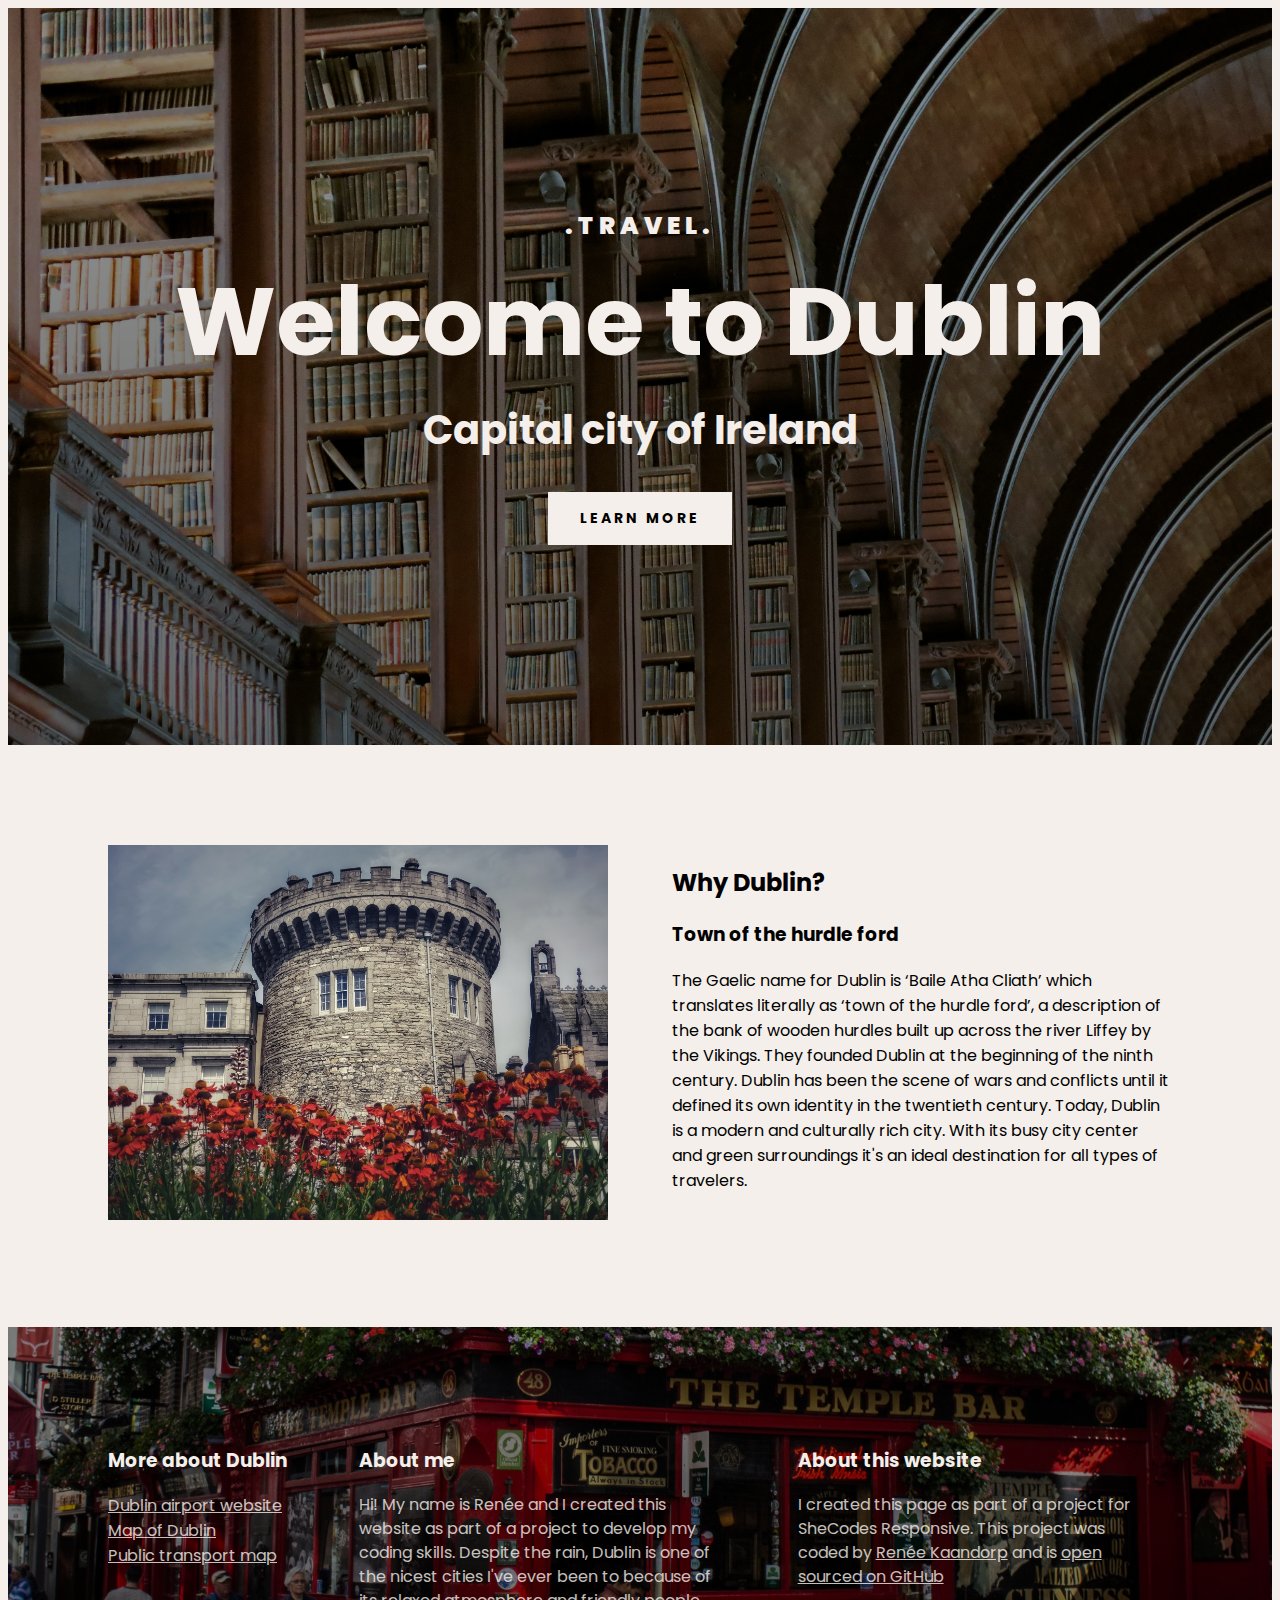
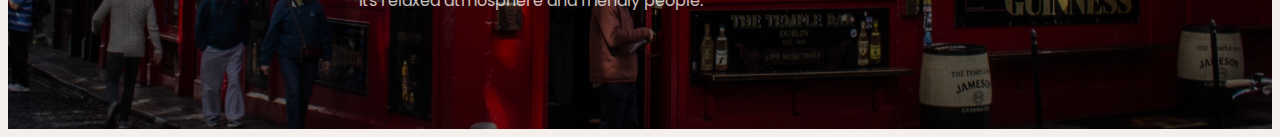
==== index.html @ 08305f52 "Added first section (Why Dublin)" ====
<!DOCTYPE html>
<html lang="en">
  <head>
    <meta charset="UTF-8" />
    <meta http-equiv="X-UA-Compatible" content="IE=edge" />
    <meta name="viewport" content="width=device-width, initial-scale=1.0" />
    <link rel="preconnect" href="https://fonts.googleapis.com" />
    <link rel="preconnect" href="https://fonts.gstatic.com" crossorigin />
    <link
      href="https://fonts.googleapis.com/css2?family=Caveat:wght@600&family=Poppins:wght@400;500;600;700&family=Rowdies:wght@300&family=Sono:wght@400;700&display=swap"
      rel="stylesheet"
    />
    <link rel="stylesheet" href="src/styles.css" />
    <title>Dublin</title>
  </head>
  <body>
    <div class="container">
      <header>
        <h3>.TRAVEL.</h3>
        <h1>Welcome to Dublin</h1>
        <h2>Capital city of Ireland</h2>
        <a href="#more">LEARN MORE</a>
      </header>
    </div>
    <main>
      <section class="grid grid-2-columns">
        <div>
          <img
            src="../images/dublin-castle.jpg"
            alt="dublin-castle"
            class="image-responsive"
          />
        </div>
        <div>
          <h2>Why Dublin?</h2>
          <h3>Town of the hurdle ford</h3>
          <p>
            The Gaelic name for Dublin is ‘Baile Atha Cliath’ which translates
            literally as ‘town of the hurdle ford’, a description of the bank of
            wooden hurdles built up across the river Liffey by the Vikings. They
            founded Dublin at the beginning of the ninth century. Dublin has
            been the scene of wars and conflicts until it defined its own
            identity in the twentieth century. Today, Dublin is a modern and
            culturally rich city. With its busy city center and green
            surroundings it's an ideal destination for all types of travelers.
          </p>
        </div>
      </section>
    </main>
    <div class="container">
      <footer>
        <section class="grid grid-3-columns-with-first-narrow">
          <div>
            <h3>More about Dublin</h3>
            <ul>
              <li>
                <a href="https://www.dublinairport.com/" target="_blank"
                  >Dublin airport website</a
                >
              </li>
              <li>
                <a href="https://goo.gl/maps/ERhPaDLaWGoywyVo6" target="_blank"
                  >Map of Dublin</a
                >
              </li>
              <li>
                <a href="https://www.dublinpublictransport.ie/" target="_blank"
                  >Public transport map</a
                >
              </li>
            </ul>
          </div>
          <div>
            <h3>About me</h3>
            <p>
              Hi! My name is Renée and I created this website as part of a
              project to develop my coding skills. Despite the rain, Dublin is
              one of the nicest cities I've ever been to because of its relaxed
              atmosphere and friendly people.
            </p>
          </div>
          <div>
            <h3>About this website</h3>
            <p>
              I created this page as part of a project for SheCodes Responsive.
              This project was coded by
              <a href="https://silly-llama-8d5577.netlify.app" target="_blank"
                >Renée Kaandorp</a
              >
              and is
              <a href="https://github.com/reneekaandorp" target="_blank"
                >open sourced on GitHub</a
              >
            </p>
          </div>
        </section>
      </footer>
    </div>
  </body>
</html>
---- src/styles.css ----
body {
  font-family: "Poppins", sans-serif;
  background-color: rgb(244, 239, 234);
}

.container {
  max-width: 1400px;
  margin: 0 auto;
}

.grid {
  display: grid;
  grid-gap: 64px;
}

.image-responsive {
  max-width: 100%;
}

.grid-2-columns {
  grid-template-columns: 1fr 1fr;
}

.grid-3-columns-with-first-narrow {
  grid-template-columns: 1fr 2fr 2fr;
}

section {
  max-width: 1200px;
  margin: 0 auto;
  padding: 100px;
}

header {
  background-image: linear-gradient(rgba(0, 0, 0, 0.4), rgba(0, 0, 0, 0.6)),
    url("../images/library.jpg");
  background-repeat: no-repeat;
  background-size: cover;
  color: rgb(244, 239, 234);
  text-align: center;
  padding: 200px 0;
}

header h1 {
  font-weight: 700;
  font-size: 96px;
  line-height: 1;
  margin: 30px 0;
}

header h2 {
  font-size: 400;
  font-size: 40px;
  line-height: 1.5;
  margin: 0;
}

header h3 {
  font-weight: 900;
  font-size: 24px;
  line-height: 1.5;
  letter-spacing: 5px;
  margin: 0;
}

header a {
  font-weight: 700;
  font-size: 14px;
  line-height: 1.5;
  padding: 16px 32px;
  display: inline-block;
  margin-top: 32px;
  background: rgb(244, 239, 234);
  text-decoration: none;
  color: black;
  letter-spacing: 3px;
}

footer {
  background-image: linear-gradient(rgba(0, 0, 0, 0.4), rgba(0, 0, 0, 0.6)),
    url("../images/temple-bar.jpg");
  background-repeat: no-repeat;
  background-size: cover;
  color: rgb(244, 239, 234);
  padding: 0;
}

footer p {
  font-weight: 400;
  font-size: 16px;
  opacity: 0.8;
  margin-right: 20px;
  line-height: 24px;
}

footer ul {
  padding: 0;
}

footer li {
  list-style: none;
  margin: 0;
  padding: 0;
  opacity: 0.8;
}

footer a {
  color: rgb(244, 239, 234);
}

@media (max-width: 900px) {
  header {
    padding: 60px 0;
  }

  header h1 {
    font-size: 48px;
  }

  header h2 {
    font-size: 20px;
  }

  header h3 {
    font-size: 12px;
  }

  .grid {
    grid-template-columns: 1fr;
    grid-gap: 32px;
  }

  section {
    padding: 20px;
  }

  footer h3 {
    margin: 0;
  }
}
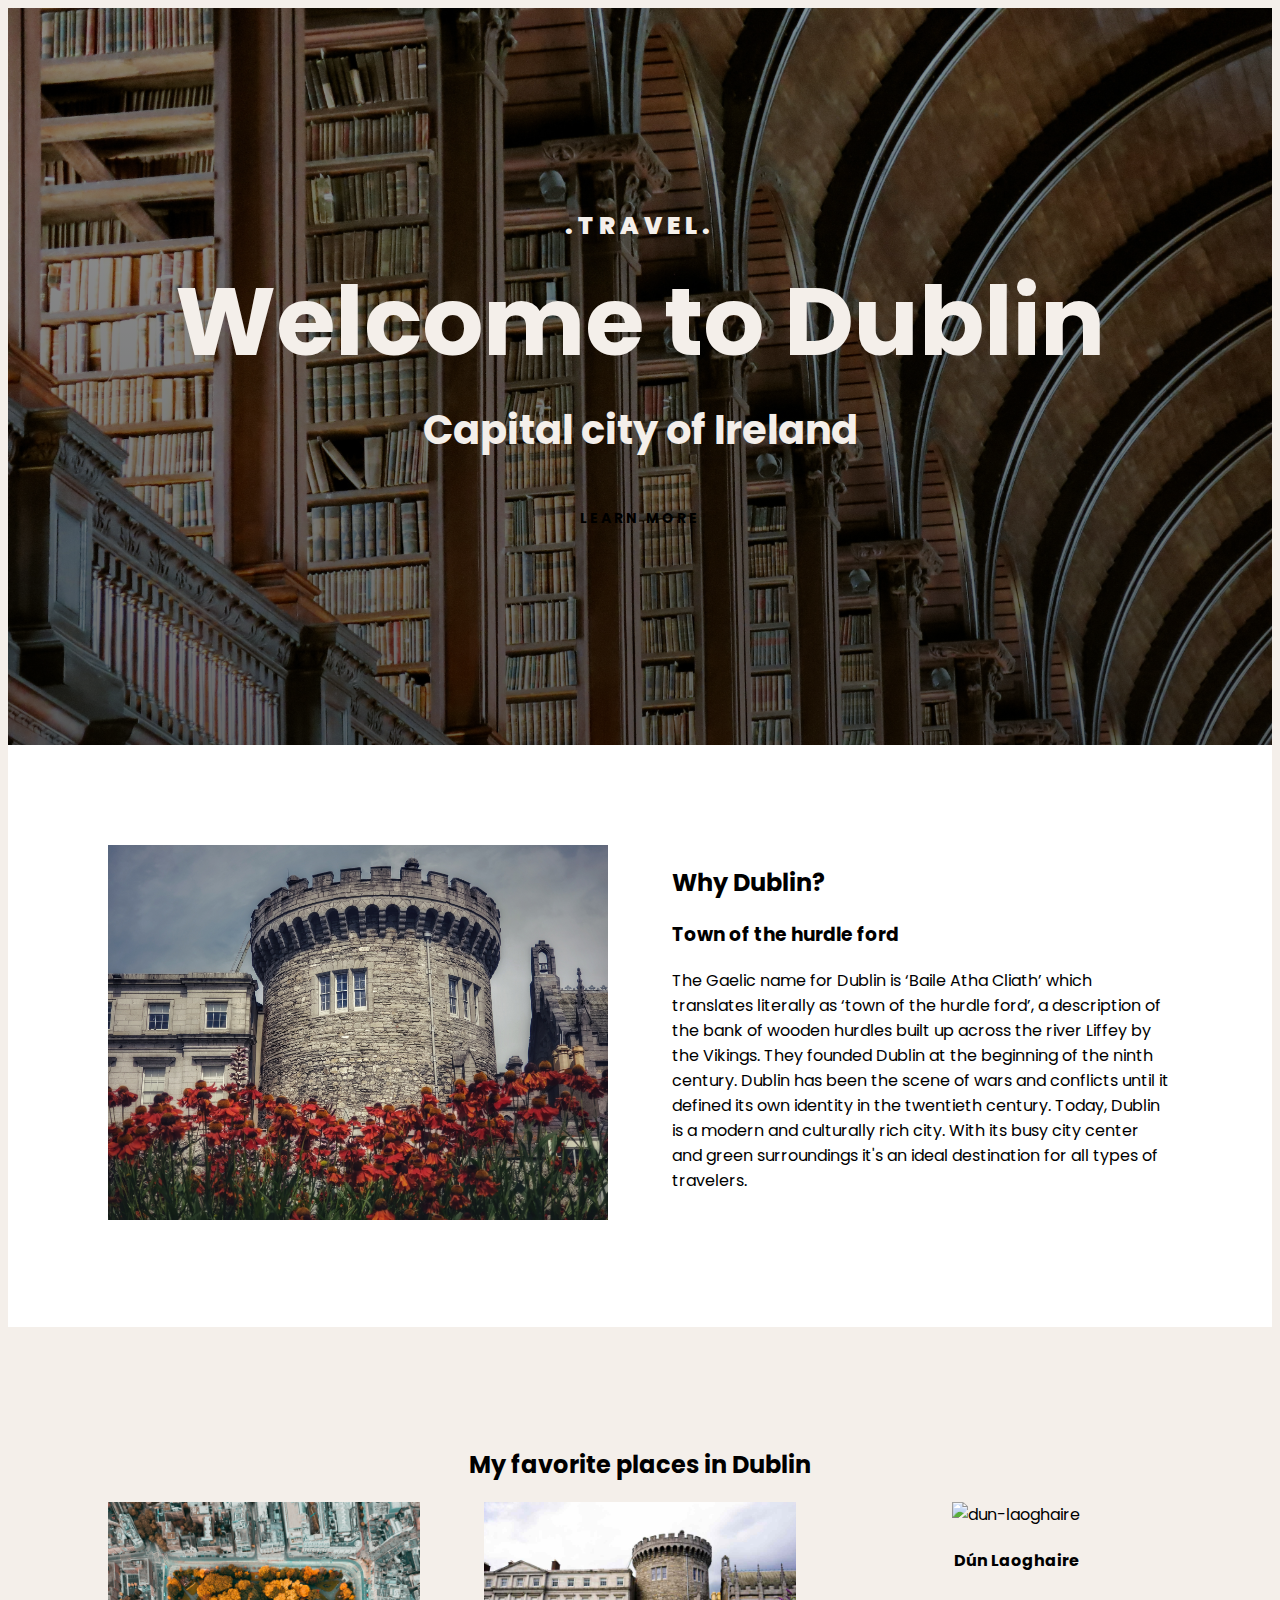
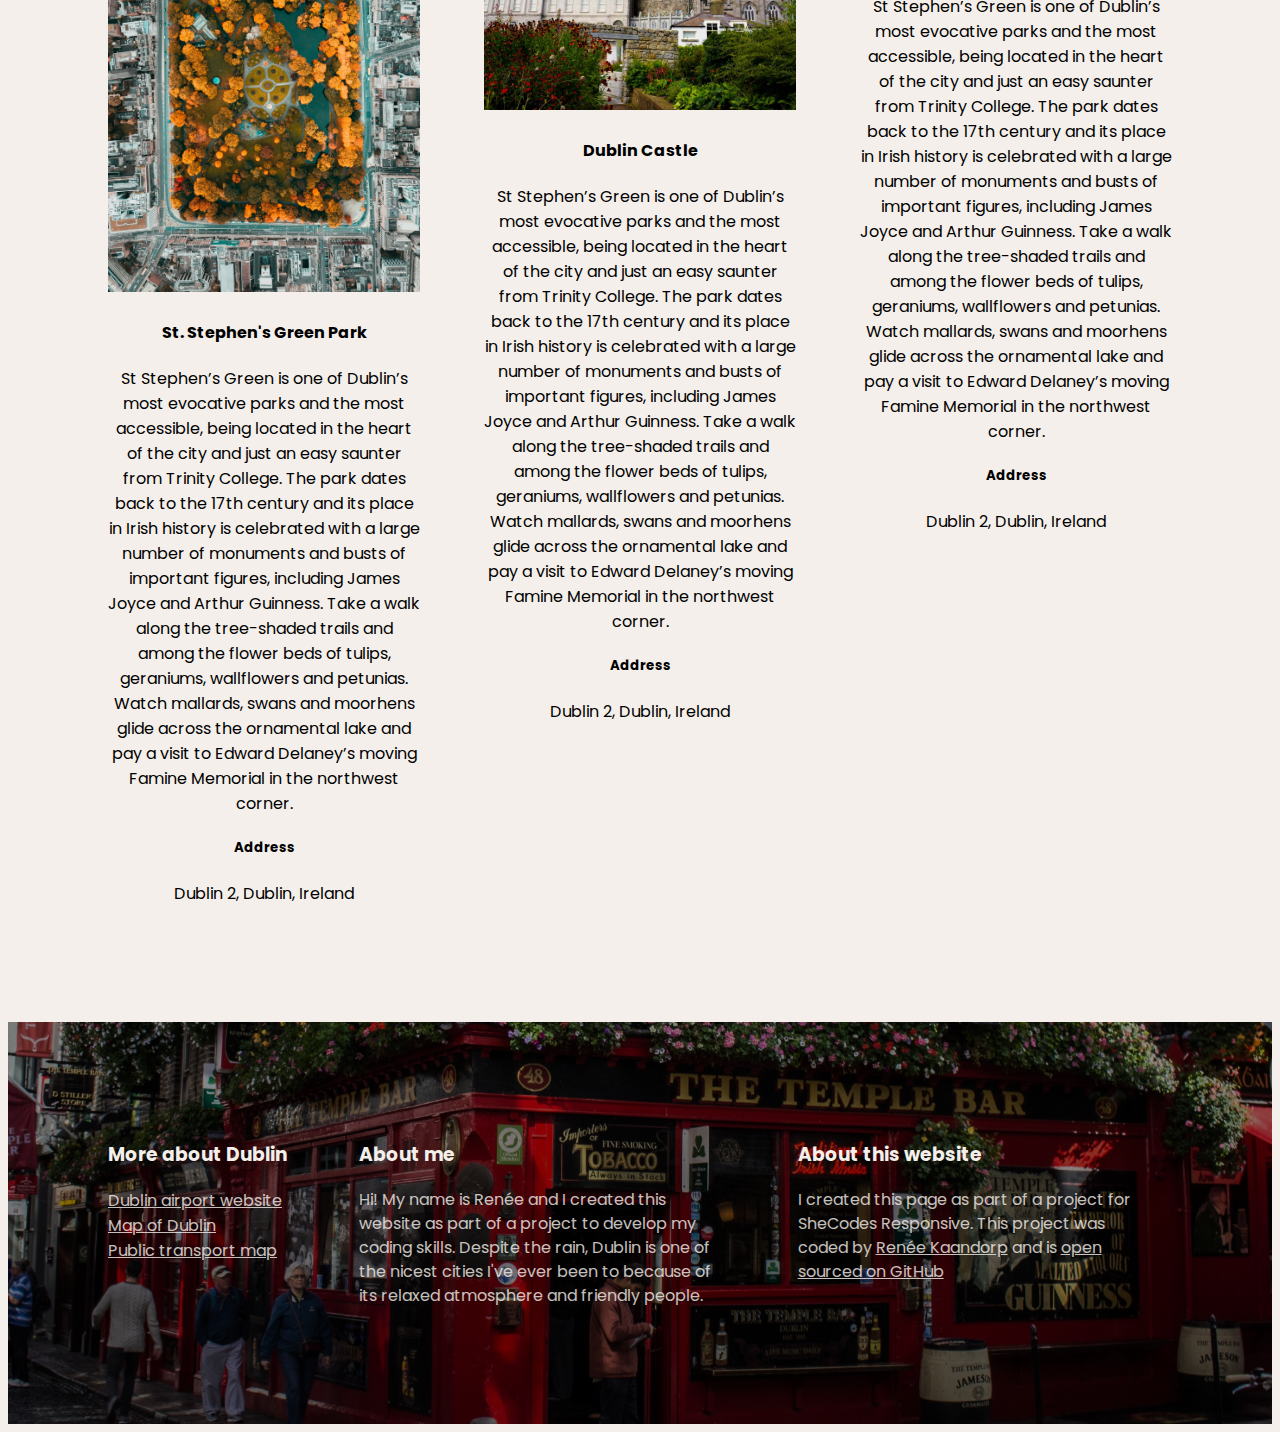
==== commit 5c152fdb: "Created cards" ====
--- a/index.html
+++ b/index.html
@@ -23,7 +23,7 @@
       </header>
     </div>
     <main>
-      <section class="grid grid-2-columns">
+      <section class="section-1 grid grid-2-columns">
         <div>
           <img
             src="../images/dublin-castle.jpg"
@@ -44,6 +44,78 @@
             culturally rich city. With its busy city center and green
             surroundings it's an ideal destination for all types of travelers.
           </p>
+        </div>
+      </section>
+      <section class="section-2">
+        <h2>My favorite places in Dublin</h2>
+
+        <div class="grid grid-3-columns">
+          <div class="card">
+            <img
+              src="../images/st-stephens-green.jpg"
+              alt="st-stephens-green"
+              class="image-responsive"
+            />
+            <h4>St. Stephen's Green Park</h4>
+            <p>
+              St Stephen’s Green is one of Dublin’s most evocative parks and the
+              most accessible, being located in the heart of the city and just
+              an easy saunter from Trinity College. The park dates back to the
+              17th century and its place in Irish history is celebrated with a
+              large number of monuments and busts of important figures,
+              including James Joyce and Arthur Guinness. Take a walk along the
+              tree-shaded trails and among the flower beds of tulips, geraniums,
+              wallflowers and petunias. Watch mallards, swans and moorhens glide
+              across the ornamental lake and pay a visit to Edward Delaney’s
+              moving Famine Memorial in the northwest corner.
+            </p>
+            <h5>Address</h5>
+            <p>Dublin 2, Dublin, Ireland</p>
+          </div>
+          <div class="card">
+            <img
+              src="../images/dublin-castle-places.jpg"
+              alt="dublin-castle"
+              class="image-responsive"
+            />
+            <h4>Dublin Castle</h4>
+            <p>
+              St Stephen’s Green is one of Dublin’s most evocative parks and the
+              most accessible, being located in the heart of the city and just
+              an easy saunter from Trinity College. The park dates back to the
+              17th century and its place in Irish history is celebrated with a
+              large number of monuments and busts of important figures,
+              including James Joyce and Arthur Guinness. Take a walk along the
+              tree-shaded trails and among the flower beds of tulips, geraniums,
+              wallflowers and petunias. Watch mallards, swans and moorhens glide
+              across the ornamental lake and pay a visit to Edward Delaney’s
+              moving Famine Memorial in the northwest corner.
+            </p>
+            <h5>Address</h5>
+            <p>Dublin 2, Dublin, Ireland</p>
+          </div>
+          <div class="card">
+            <img
+              src="../images/dun-laoghaire.jpg"
+              alt="dun-laoghaire"
+              class="image-responsive"
+            />
+            <h4>Dún Laoghaire</h4>
+            <p>
+              St Stephen’s Green is one of Dublin’s most evocative parks and the
+              most accessible, being located in the heart of the city and just
+              an easy saunter from Trinity College. The park dates back to the
+              17th century and its place in Irish history is celebrated with a
+              large number of monuments and busts of important figures,
+              including James Joyce and Arthur Guinness. Take a walk along the
+              tree-shaded trails and among the flower beds of tulips, geraniums,
+              wallflowers and petunias. Watch mallards, swans and moorhens glide
+              across the ornamental lake and pay a visit to Edward Delaney’s
+              moving Famine Memorial in the northwest corner.
+            </p>
+            <h5>Address</h5>
+            <p>Dublin 2, Dublin, Ireland</p>
+          </div>
         </div>
       </section>
     </main>
--- a/src/styles.css
+++ b/src/styles.css
@@ -1,3 +1,7 @@
+:root {
+  main-color: rgb(244, 239, 234);
+}
+
 body {
   font-family: "Poppins", sans-serif;
   background-color: rgb(244, 239, 234);
@@ -25,10 +29,23 @@
   grid-template-columns: 1fr 2fr 2fr;
 }
 
+.grid-3-columns {
+  grid-template-columns: 1fr 1fr 1fr;
+}
+
 section {
   max-width: 1200px;
   margin: 0 auto;
   padding: 100px;
+}
+
+.section-1 {
+  background: white;
+}
+
+.section-2 {
+  background-color: --var(-main-color);
+  text-align: center;
 }
 
 header {
@@ -70,7 +87,6 @@
   padding: 16px 32px;
   display: inline-block;
   margin-top: 32px;
-  background: rgb(244, 239, 234);
   text-decoration: none;
   color: black;
   letter-spacing: 3px;
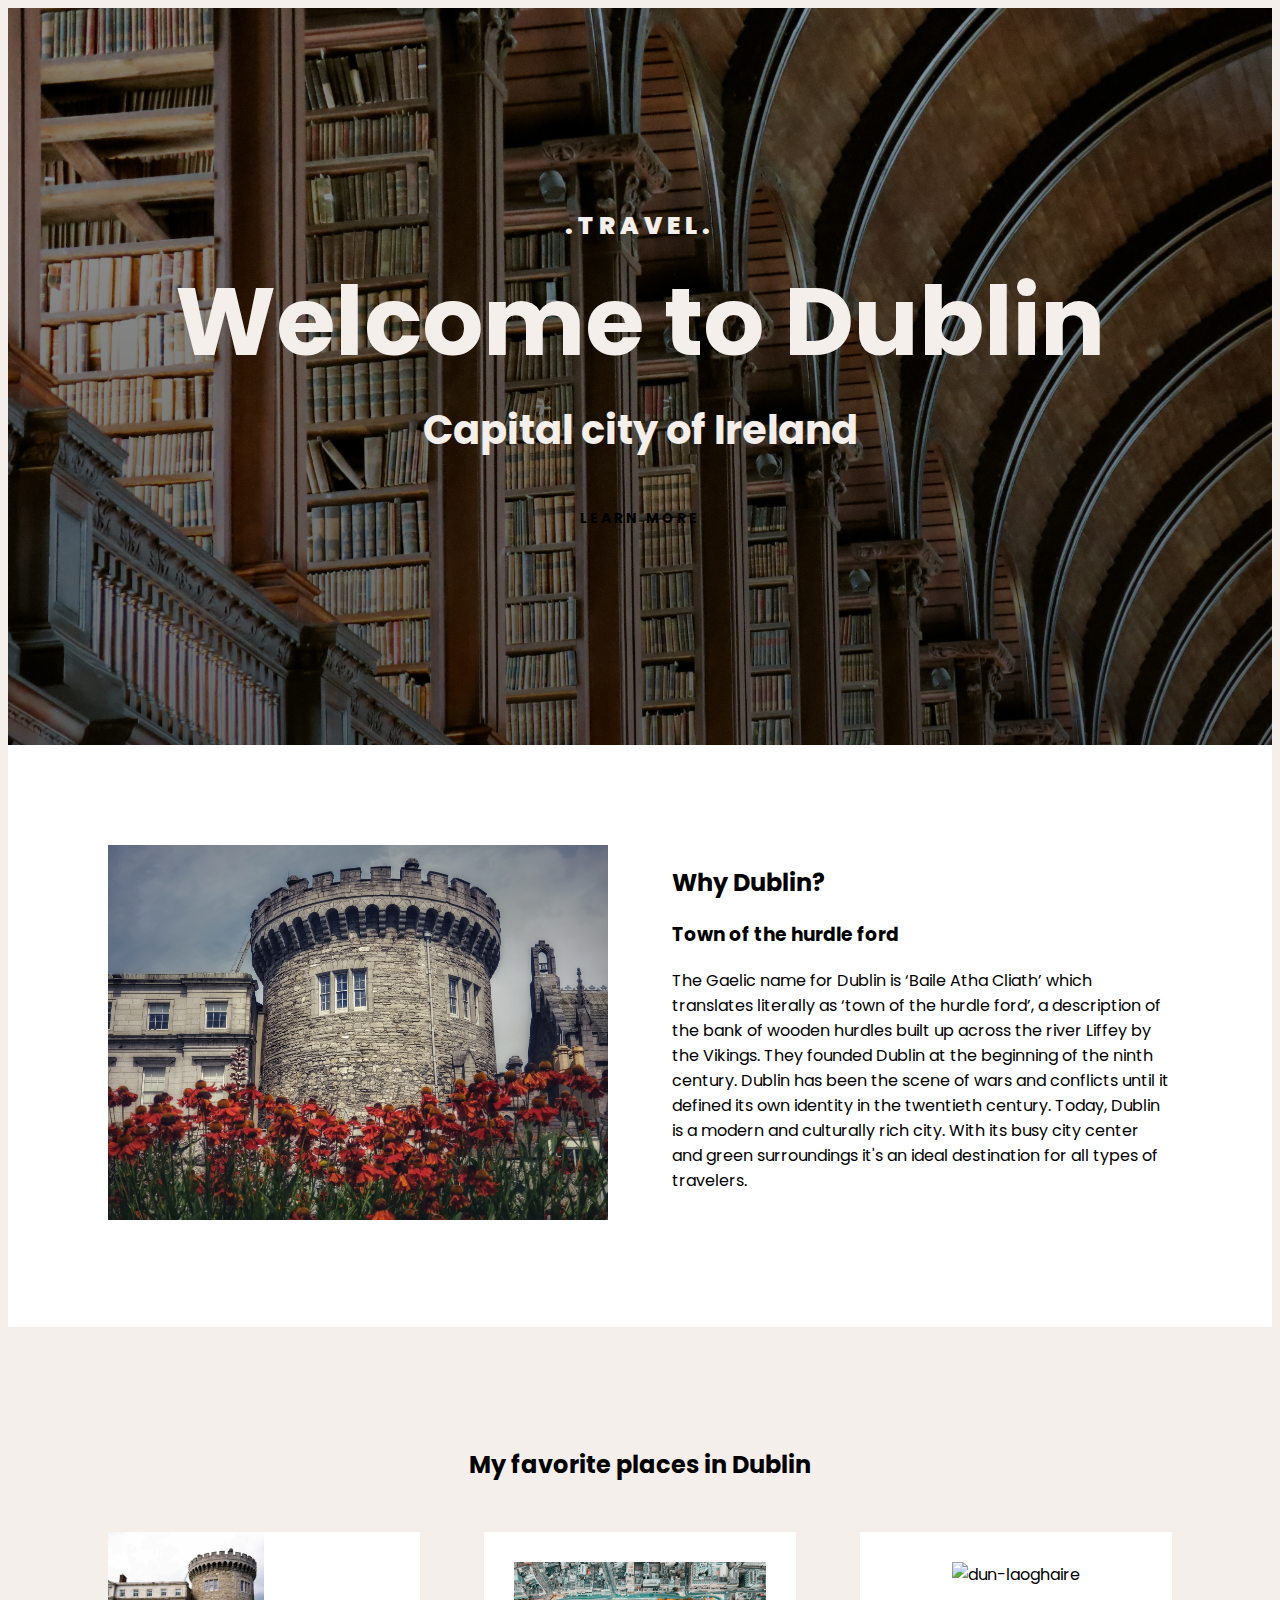
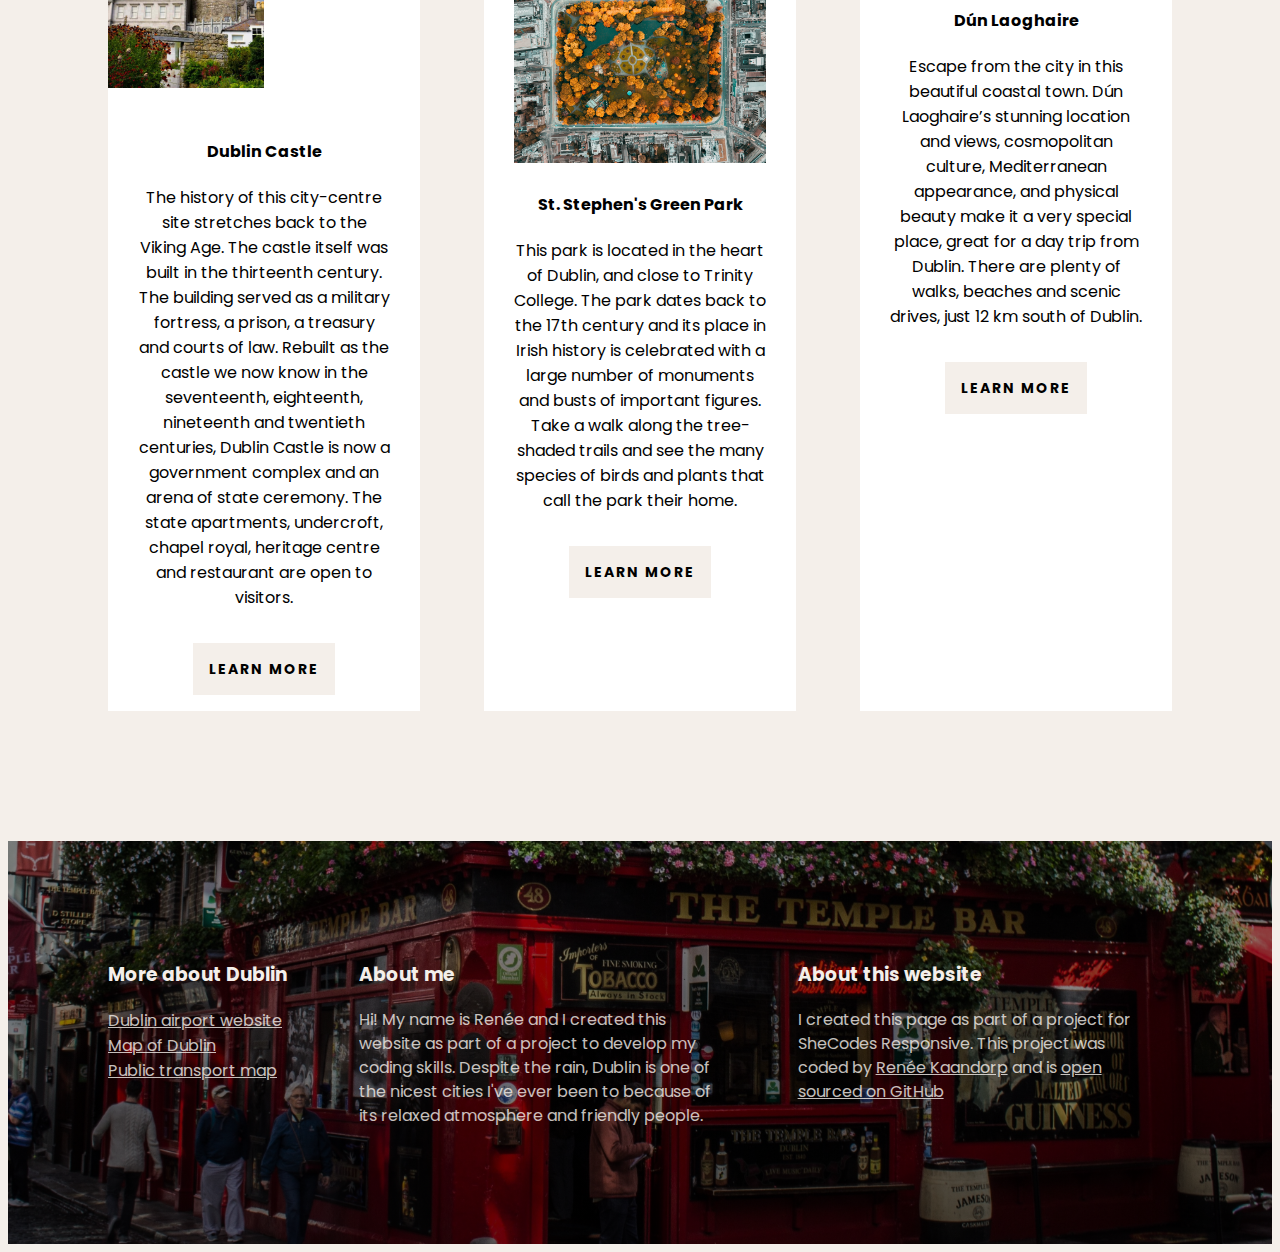
==== commit c2a1e6f3: "Added cards and embed" ====
--- a/index.html
+++ b/index.html
@@ -51,70 +51,94 @@
 
         <div class="grid grid-3-columns">
           <div class="card">
-            <img
-              src="../images/st-stephens-green.jpg"
-              alt="st-stephens-green"
-              class="image-responsive"
-            />
-            <h4>St. Stephen's Green Park</h4>
-            <p>
-              St Stephen’s Green is one of Dublin’s most evocative parks and the
-              most accessible, being located in the heart of the city and just
-              an easy saunter from Trinity College. The park dates back to the
-              17th century and its place in Irish history is celebrated with a
-              large number of monuments and busts of important figures,
-              including James Joyce and Arthur Guinness. Take a walk along the
-              tree-shaded trails and among the flower beds of tulips, geraniums,
-              wallflowers and petunias. Watch mallards, swans and moorhens glide
-              across the ornamental lake and pay a visit to Edward Delaney’s
-              moving Famine Memorial in the northwest corner.
-            </p>
-            <h5>Address</h5>
-            <p>Dublin 2, Dublin, Ireland</p>
+            <div class="card-header grid grid-2-columns">
+              <img
+                src="../images/dublin-castle-places.jpg"
+                alt="dublin-castle"
+                class="image-responsive"
+              />
+              <iframe
+                src="https://www.google.com/maps/embed?pb=!1m18!1m12!1m3!1d2382.020497388441!2d-6.270003322393487!3d53.34288927498126!2m3!1f0!2f0!3f0!3m2!1i1024!2i768!4f13.1!3m3!1m2!1s0x48670e873566ff89%3A0x50fcdf6c0e15686!2sDublin%20Castle!5e0!3m2!1snl!2snl!4v1687339483580!5m2!1snl!2snl"
+                style="border: 0"
+                allowfullscreen=""
+                loading="lazy"
+                referrerpolicy="no-referrer-when-downgrade"
+                class="embed"
+              ></iframe>
+            </div>
+            <div class="card-body">
+              <h4>Dublin Castle</h4>
+              <p>
+                The history of this city-centre site stretches back to the
+                Viking Age. The castle itself was built in the thirteenth
+                century. The building served as a military fortress, a prison, a
+                treasury and courts of law. Rebuilt as the castle we now know in
+                the seventeenth, eighteenth, nineteenth and twentieth centuries,
+                Dublin Castle is now a government complex and an arena of state
+                ceremony. The state apartments, undercroft, chapel royal,
+                heritage centre and restaurant are open to visitors.
+              </p>
+            </div>
+
+            <div class="card-footer">
+              <a href="http://www.dublincastle.ie/" class="btn" target="_blank">
+                Learn more
+              </a>
+            </div>
           </div>
           <div class="card">
-            <img
-              src="../images/dublin-castle-places.jpg"
-              alt="dublin-castle"
-              class="image-responsive"
-            />
-            <h4>Dublin Castle</h4>
-            <p>
-              St Stephen’s Green is one of Dublin’s most evocative parks and the
-              most accessible, being located in the heart of the city and just
-              an easy saunter from Trinity College. The park dates back to the
-              17th century and its place in Irish history is celebrated with a
-              large number of monuments and busts of important figures,
-              including James Joyce and Arthur Guinness. Take a walk along the
-              tree-shaded trails and among the flower beds of tulips, geraniums,
-              wallflowers and petunias. Watch mallards, swans and moorhens glide
-              across the ornamental lake and pay a visit to Edward Delaney’s
-              moving Famine Memorial in the northwest corner.
-            </p>
-            <h5>Address</h5>
-            <p>Dublin 2, Dublin, Ireland</p>
+            <div class="card-body">
+              <img
+                src="../images/st-stephens-green.jpg"
+                alt="st-stephens-green"
+                class="image-responsive"
+              />
+              <h4>St. Stephen's Green Park</h4>
+              <p>
+                This park is located in the heart of Dublin, and close to
+                Trinity College. The park dates back to the 17th century and its
+                place in Irish history is celebrated with a large number of
+                monuments and busts of important figures. Take a walk along the
+                tree-shaded trails and see the many species of birds and plants
+                that call the park their home.
+              </p>
+            </div>
+            <div class="card-footer">
+              <a
+                href="https://www.ststephensgreenpark.ie/"
+                class="btn"
+                target="_blank"
+              >
+                Learn more
+              </a>
+            </div>
           </div>
           <div class="card">
-            <img
-              src="../images/dun-laoghaire.jpg"
-              alt="dun-laoghaire"
-              class="image-responsive"
-            />
-            <h4>Dún Laoghaire</h4>
-            <p>
-              St Stephen’s Green is one of Dublin’s most evocative parks and the
-              most accessible, being located in the heart of the city and just
-              an easy saunter from Trinity College. The park dates back to the
-              17th century and its place in Irish history is celebrated with a
-              large number of monuments and busts of important figures,
-              including James Joyce and Arthur Guinness. Take a walk along the
-              tree-shaded trails and among the flower beds of tulips, geraniums,
-              wallflowers and petunias. Watch mallards, swans and moorhens glide
-              across the ornamental lake and pay a visit to Edward Delaney’s
-              moving Famine Memorial in the northwest corner.
-            </p>
-            <h5>Address</h5>
-            <p>Dublin 2, Dublin, Ireland</p>
+            <div class="card-body">
+              <img
+                src="../images/dun-laoghaire.jpg"
+                alt="dun-laoghaire"
+                class="image-responsive"
+              />
+              <h4>Dún Laoghaire</h4>
+              <p>
+                Escape from the city in this beautiful coastal town. Dún
+                Laoghaire’s stunning location and views, cosmopolitan culture,
+                Mediterranean appearance, and physical beauty make it a very
+                special place, great for a day trip from Dublin. There are
+                plenty of walks, beaches and scenic drives, just 12 km south of
+                Dublin.
+              </p>
+            </div>
+            <div class="card-footer">
+              <a
+                href="https://www.visitdublin.com/guides/things-to-do-in-dun-laoghaire"
+                class="btn"
+                target="_blank"
+              >
+                Learn more
+              </a>
+            </div>
           </div>
         </div>
       </section>
--- a/src/styles.css
+++ b/src/styles.css
@@ -18,7 +18,7 @@
 }
 
 .image-responsive {
-  max-width: 100%;
+  width: 100%;
 }
 
 .grid-2-columns {
@@ -31,6 +31,39 @@
 
 .grid-3-columns {
   grid-template-columns: 1fr 1fr 1fr;
+}
+
+.embed {
+  width: 100%;
+  aspect-ratio: 1/1;
+}
+
+.card {
+  background: white;
+  margin: 30px 0;
+}
+
+.card-header.grid {
+  grid-gap: 0;
+}
+
+.card-body {
+  padding: 30px;
+}
+
+.card-footer {
+  padding: 0 30px 30px;
+}
+
+.btn {
+  background-color: rgb(244, 239, 234);
+  padding: 16px;
+  text-transform: uppercase;
+  text-decoration: none;
+  letter-spacing: 2px;
+  font-size: 14px;
+  color: black;
+  font-weight: 700;
 }
 
 section {
@@ -153,4 +186,12 @@
   footer h3 {
     margin: 0;
   }
+
+  .card-header img {
+    display: none;
+  }
+
+  .embed {
+    aspect-ratio: 16/9;
+  }
 }
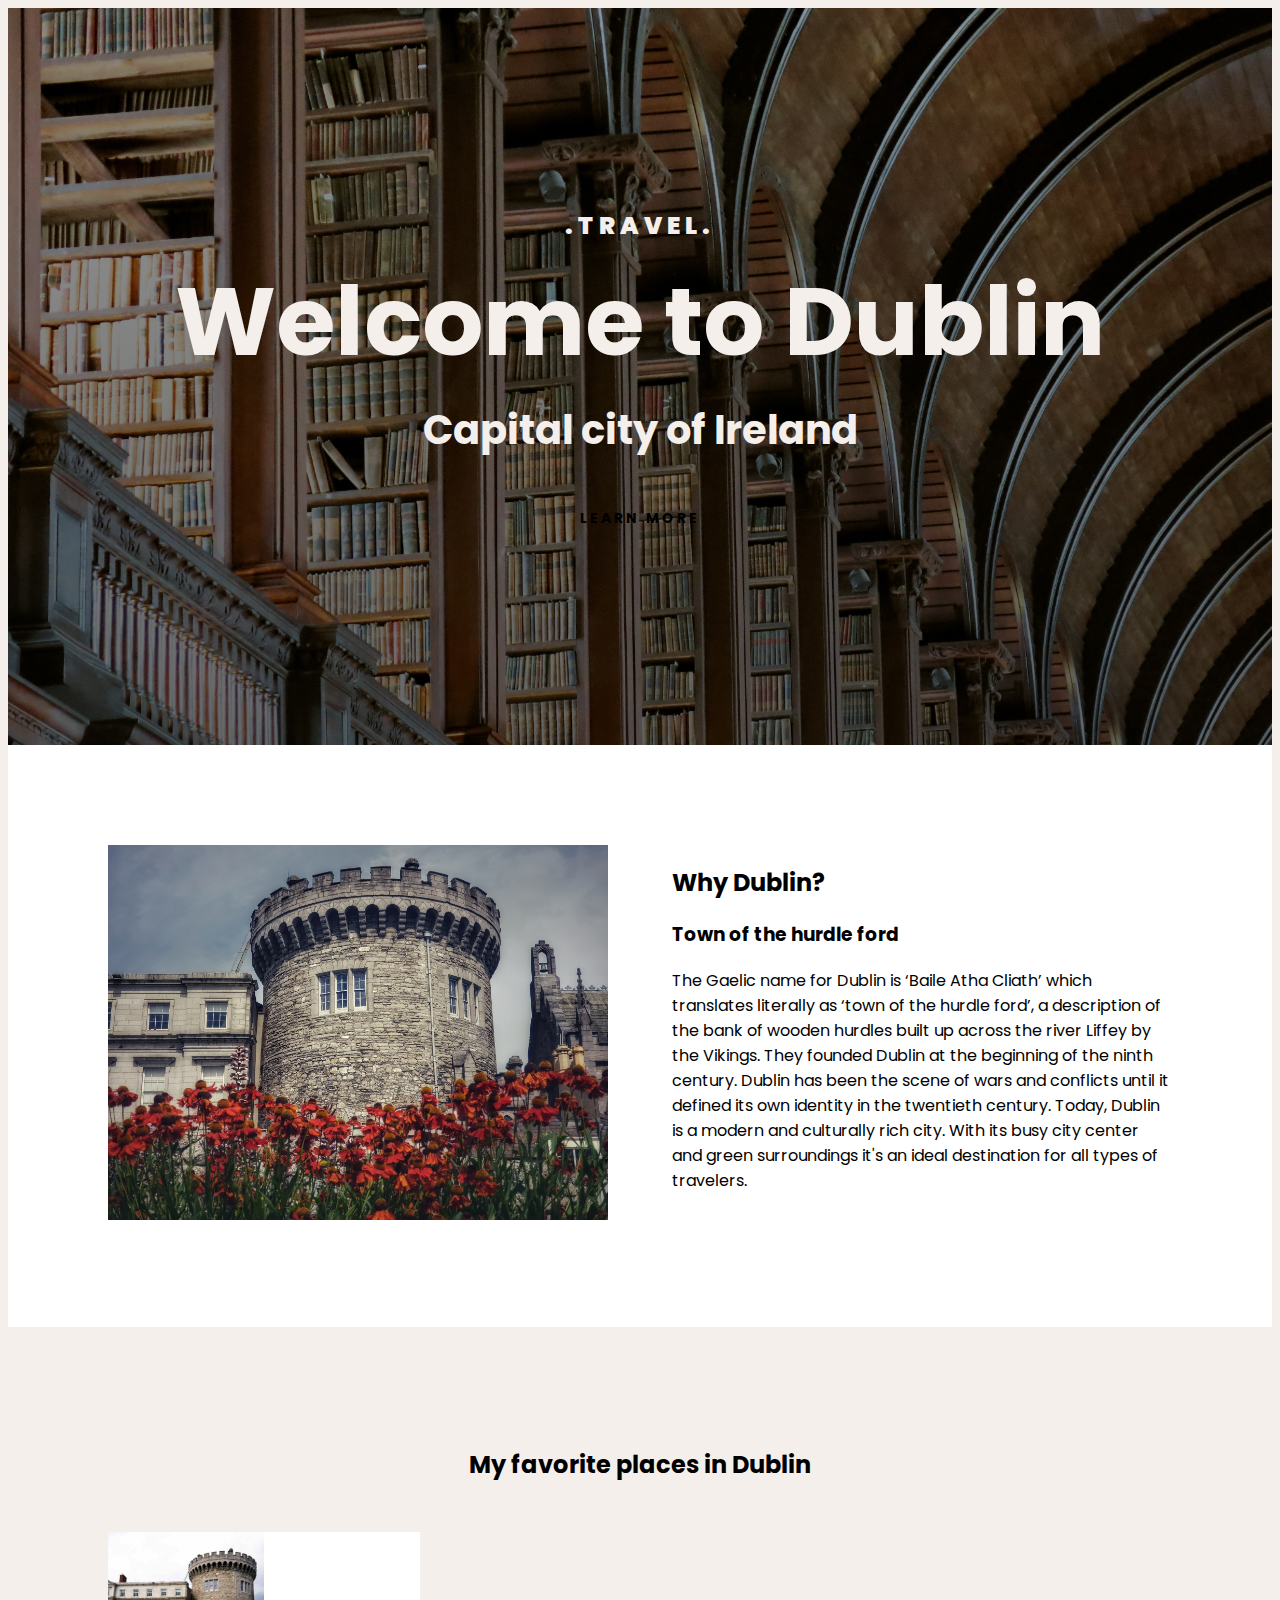
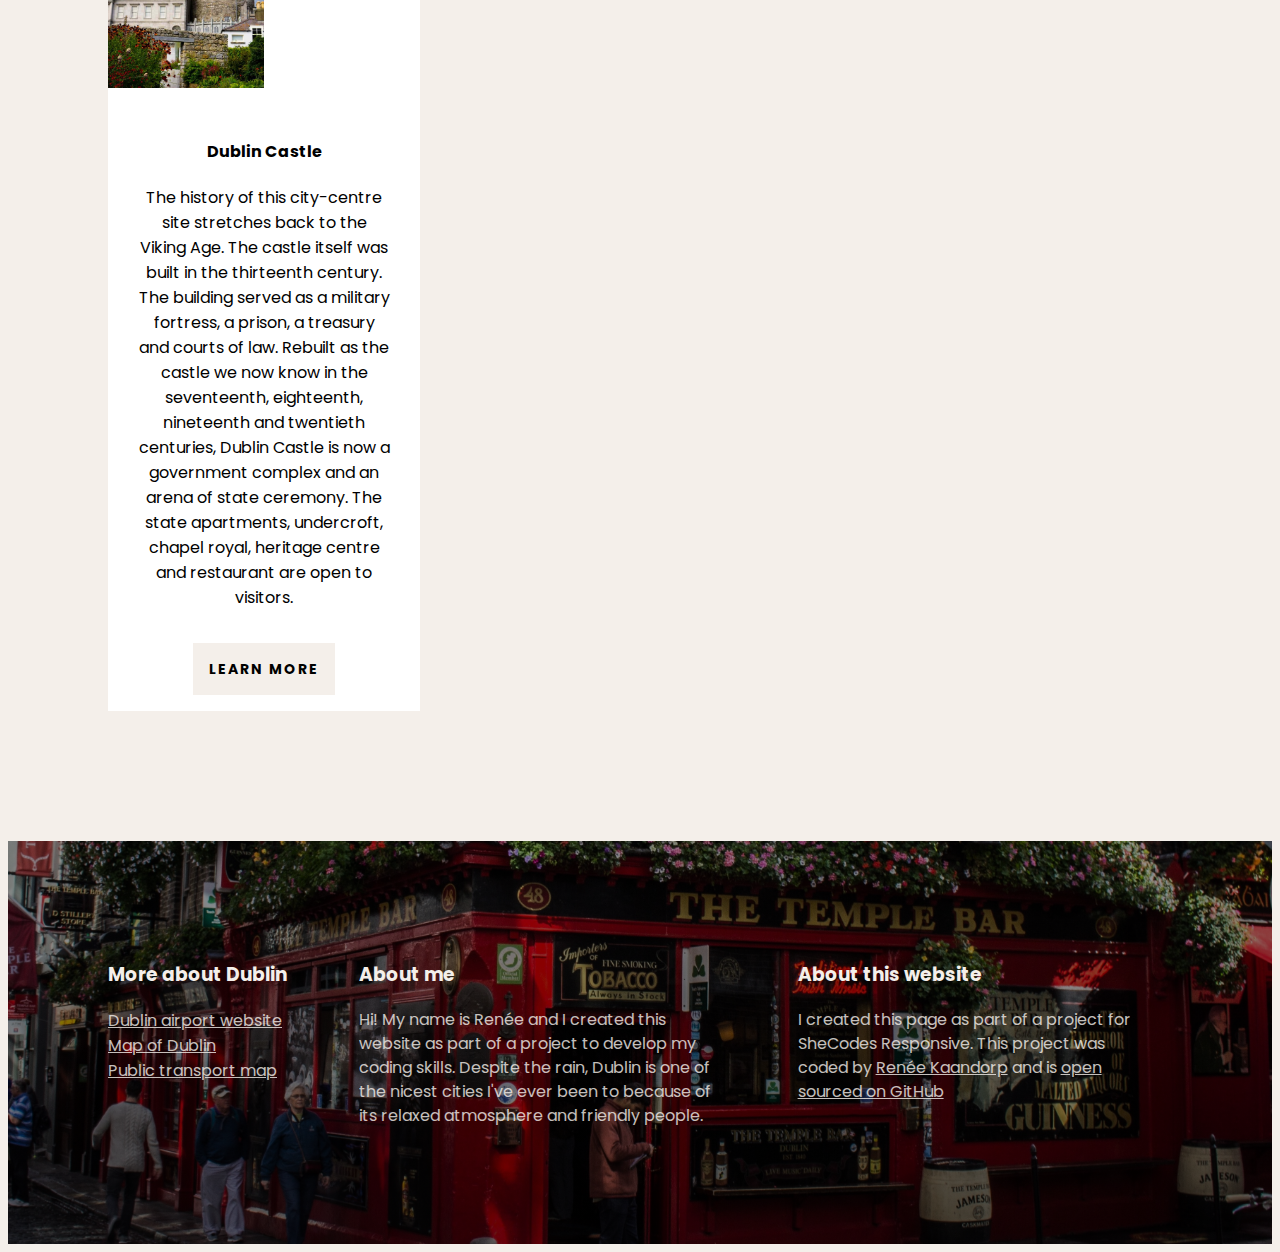
==== commit 8a181e6c: "Update index.html" ====
--- a/index.html
+++ b/index.html
@@ -46,6 +46,7 @@
           </p>
         </div>
       </section>
+
       <section class="section-2">
         <h2>My favorite places in Dublin</h2>
 
@@ -82,60 +83,6 @@
 
             <div class="card-footer">
               <a href="http://www.dublincastle.ie/" class="btn" target="_blank">
-                Learn more
-              </a>
-            </div>
-          </div>
-          <div class="card">
-            <div class="card-body">
-              <img
-                src="../images/st-stephens-green.jpg"
-                alt="st-stephens-green"
-                class="image-responsive"
-              />
-              <h4>St. Stephen's Green Park</h4>
-              <p>
-                This park is located in the heart of Dublin, and close to
-                Trinity College. The park dates back to the 17th century and its
-                place in Irish history is celebrated with a large number of
-                monuments and busts of important figures. Take a walk along the
-                tree-shaded trails and see the many species of birds and plants
-                that call the park their home.
-              </p>
-            </div>
-            <div class="card-footer">
-              <a
-                href="https://www.ststephensgreenpark.ie/"
-                class="btn"
-                target="_blank"
-              >
-                Learn more
-              </a>
-            </div>
-          </div>
-          <div class="card">
-            <div class="card-body">
-              <img
-                src="../images/dun-laoghaire.jpg"
-                alt="dun-laoghaire"
-                class="image-responsive"
-              />
-              <h4>Dún Laoghaire</h4>
-              <p>
-                Escape from the city in this beautiful coastal town. Dún
-                Laoghaire’s stunning location and views, cosmopolitan culture,
-                Mediterranean appearance, and physical beauty make it a very
-                special place, great for a day trip from Dublin. There are
-                plenty of walks, beaches and scenic drives, just 12 km south of
-                Dublin.
-              </p>
-            </div>
-            <div class="card-footer">
-              <a
-                href="https://www.visitdublin.com/guides/things-to-do-in-dun-laoghaire"
-                class="btn"
-                target="_blank"
-              >
                 Learn more
               </a>
             </div>
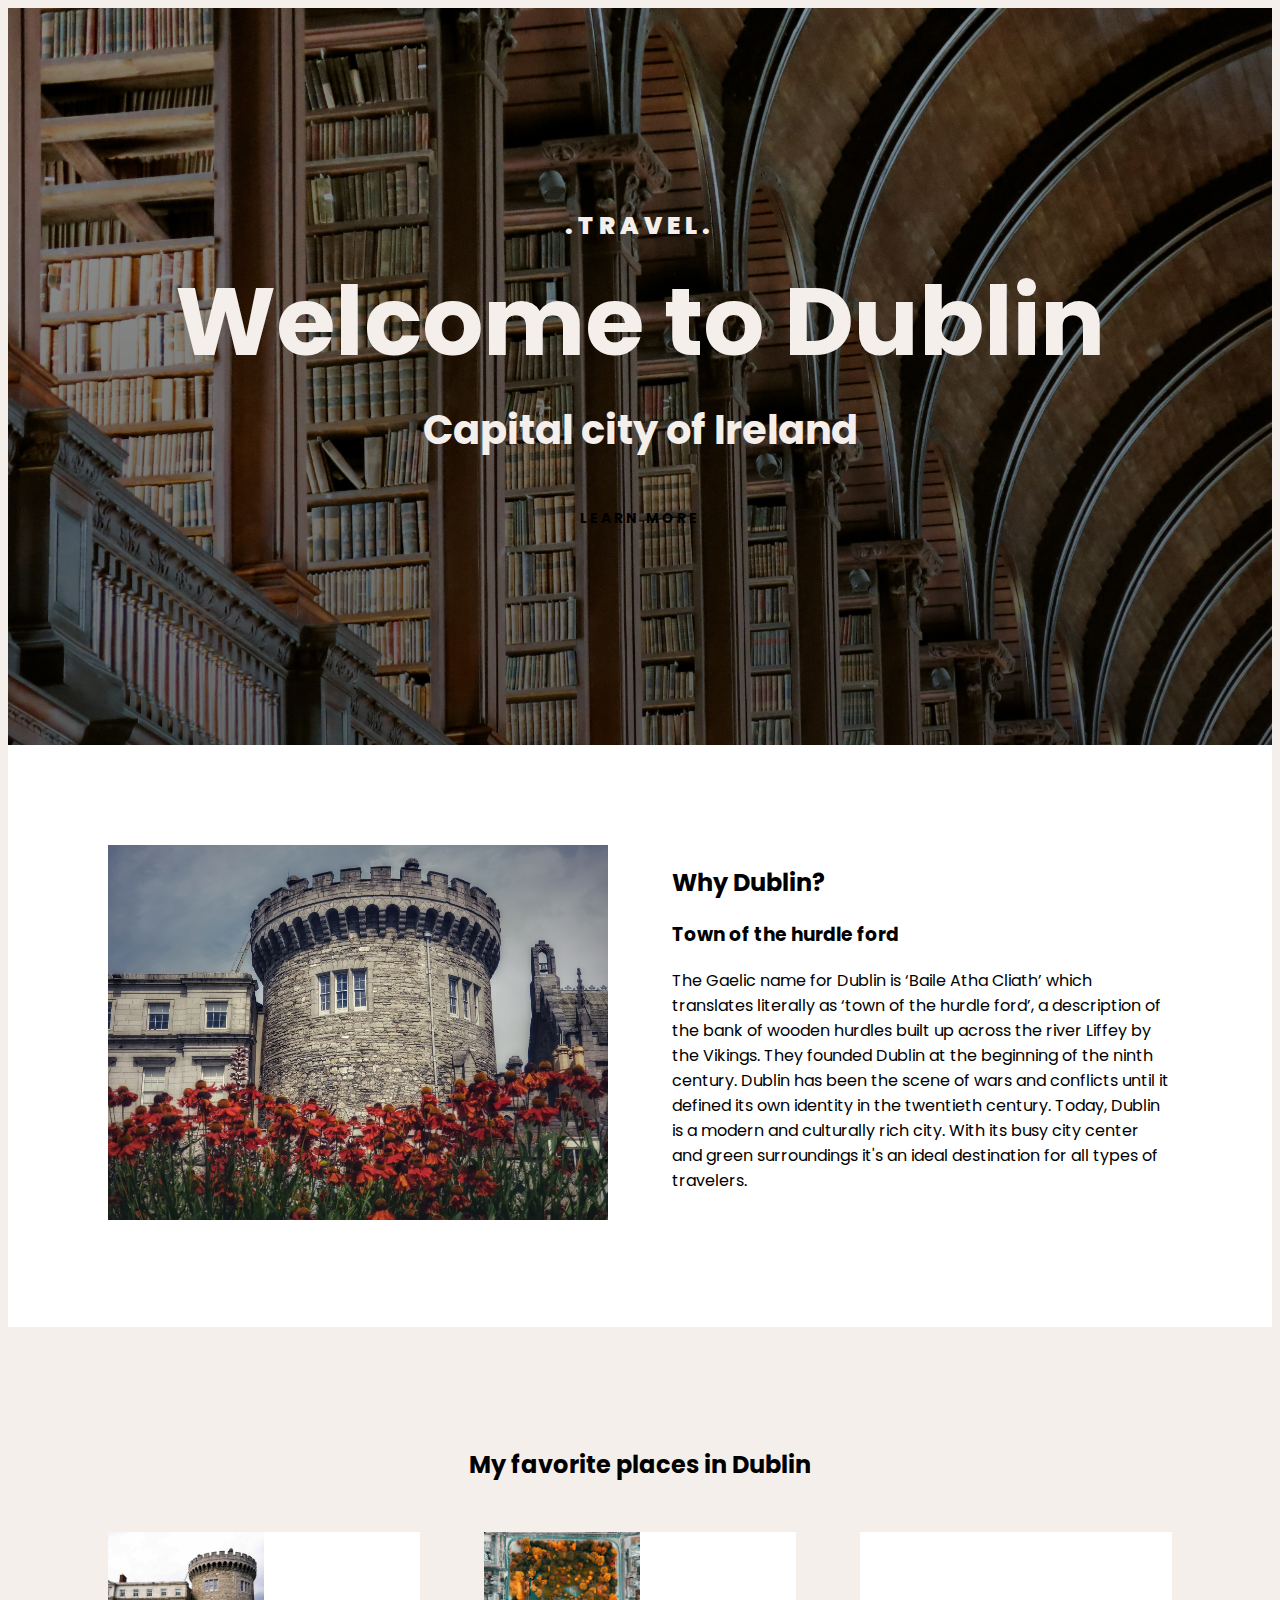
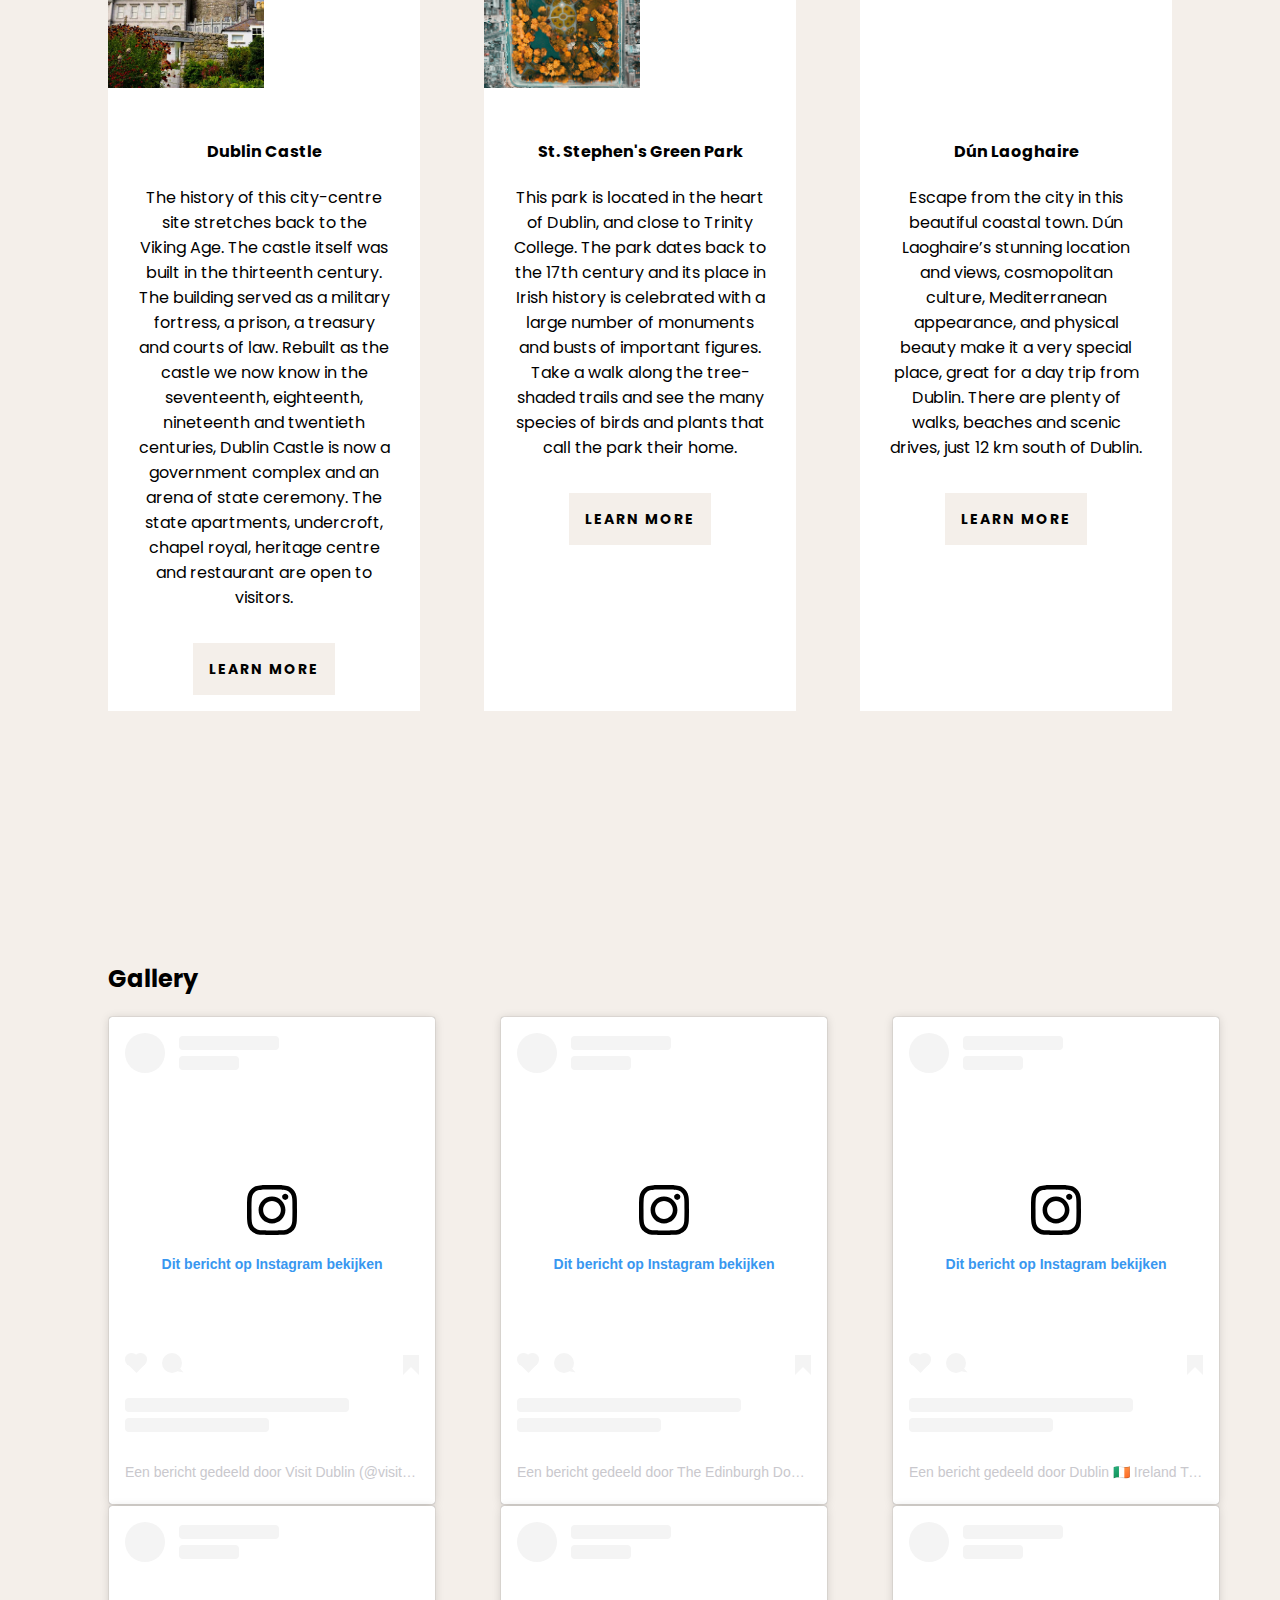
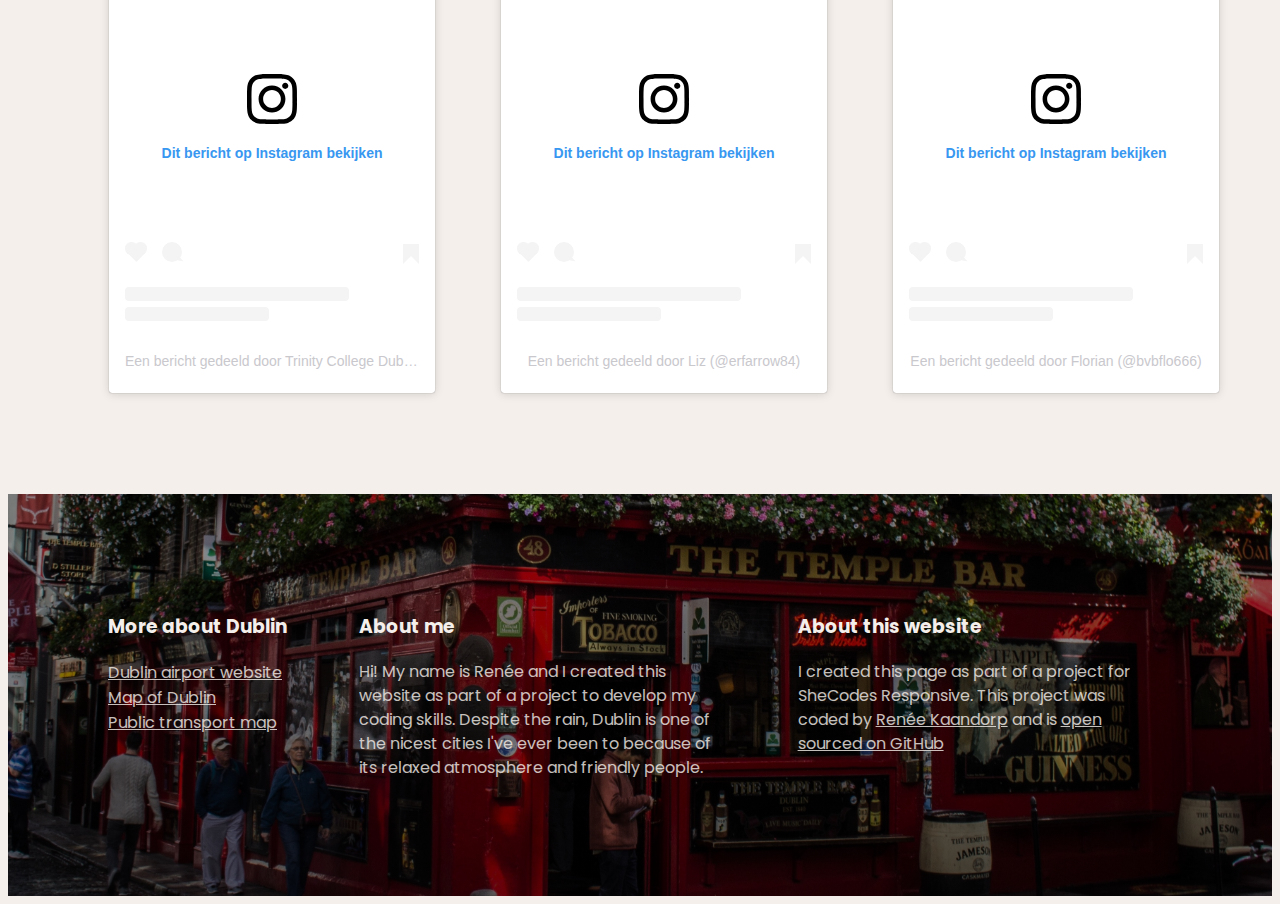
==== commit 2a352498: "Created embed instagram gallery" ====
--- a/index.html
+++ b/index.html
@@ -87,13 +87,1501 @@
               </a>
             </div>
           </div>
+
+          <div class="card">
+            <div class="card-header grid grid-2-columns">
+              <img
+                src="../images/st-stephens-green.jpg"
+                alt=""
+                class="image-responsive"
+              />
+              <iframe
+                src="https://www.google.com/maps/embed?pb=!1m18!1m12!1m3!1d2382.283927352285!2d-6.263989902543956!3d53.3381735008312!2m3!1f0!2f0!3f0!3m2!1i1024!2i768!4f13.1!3m3!1m2!1s0x48670e992e3291a3%3A0x5cd11f005ad837c!2sSaint%20Stephen&#39;s%20Green!5e0!3m2!1snl!2snl!4v1687420960158!5m2!1snl!2snl"
+                style="border: 0"
+                allowfullscreen=""
+                loading="lazy"
+                referrerpolicy="no-referrer-when-downgrade"
+                class="embed"
+              ></iframe>
+            </div>
+
+            <div class="card-body">
+              <h4>St. Stephen's Green Park</h4>
+              <p>
+                This park is located in the heart of Dublin, and close to
+                Trinity College. The park dates back to the 17th century and its
+                place in Irish history is celebrated with a large number of
+                monuments and busts of important figures. Take a walk along the
+                tree-shaded trails and see the many species of birds and plants
+                that call the park their home.
+              </p>
+            </div>
+
+            <div class="card-footer">
+              <a
+                href="https://www.ststephensgreenpark.ie/"
+                class="btn"
+                target="_blank"
+              >
+                Learn more
+              </a>
+            </div>
+          </div>
+
+          <div class="card">
+            <div class="card-header grid grid-2-columns">
+              <img
+                src="../images/dun-laoghaire.jpg"
+                alt=""
+                class="image-responsive"
+              />
+              <iframe
+                src="https://www.google.com/maps/embed?pb=!1m18!1m12!1m3!1d19077.051015558707!2d-6.154833113095245!3d53.29613801797301!2m3!1f0!2f0!3f0!3m2!1i1024!2i768!4f13.1!3m3!1m2!1s0x486707defb471c8f%3A0xa00c7a9973229f0!2sDun%20Laoghaire%2C%20Dublin%2C%20Ierland!5e0!3m2!1snl!2snl!4v1687421829000!5m2!1snl!2snl"
+                style="border: 0"
+                allowfullscreen=""
+                loading="lazy"
+                referrerpolicy="no-referrer-when-downgrade"
+                class="embed"
+              ></iframe>
+            </div>
+            <div class="card-body">
+              <h4>Dún Laoghaire</h4>
+              <p>
+                Escape from the city in this beautiful coastal town. Dún
+                Laoghaire’s stunning location and views, cosmopolitan culture,
+                Mediterranean appearance, and physical beauty make it a very
+                special place, great for a day trip from Dublin. There are
+                plenty of walks, beaches and scenic drives, just 12 km south of
+                Dublin.
+              </p>
+            </div>
+            <div class="card-footer">
+              <a
+                href="https://www.dunlaoghairetown.ie/"
+                class="btn"
+                target="_blank"
+              >
+                Learn more
+              </a>
+            </div>
+          </div>
         </div>
       </section>
+
+      <section class="section-3">
+
+        <h2>Gallery</h2>
+        <div class="grid grid-3-columns">
+          <blockquote
+            class="instagram-media"
+            data-instgrm-permalink="https://www.instagram.com/p/CtwbVnAsBlw/?utm_source=ig_embed&amp;utm_campaign=loading"
+            data-instgrm-version="14"
+            style="
+              background: #fff;
+              border: 0;
+              border-radius: 3px;
+              box-shadow: 0 0 1px 0 rgba(0, 0, 0, 0.5),
+                0 1px 10px 0 rgba(0, 0, 0, 0.15);
+              margin: 1px;
+              max-width: 540px;
+              min-width: 326px;
+              padding: 0;
+              width: 99.375%;
+              width: -webkit-calc(100% - 2px);
+              width: calc(100% - 2px);
+            "
+          >
+            <div style="padding: 16px">
+              <a
+                href="https://www.instagram.com/p/CtwbVnAsBlw/?utm_source=ig_embed&amp;utm_campaign=loading"
+                style="
+                  background: #ffffff;
+                  line-height: 0;
+                  padding: 0 0;
+                  text-align: center;
+                  text-decoration: none;
+                  width: 100%;
+                "
+                target="_blank"
+              >
+                <div
+                  style="
+                    display: flex;
+                    flex-direction: row;
+                    align-items: center;
+                  "
+                >
+                  <div
+                    style="
+                      background-color: #f4f4f4;
+                      border-radius: 50%;
+                      flex-grow: 0;
+                      height: 40px;
+                      margin-right: 14px;
+                      width: 40px;
+                    "
+                  ></div>
+                  <div
+                    style="
+                      display: flex;
+                      flex-direction: column;
+                      flex-grow: 1;
+                      justify-content: center;
+                    "
+                  >
+                    <div
+                      style="
+                        background-color: #f4f4f4;
+                        border-radius: 4px;
+                        flex-grow: 0;
+                        height: 14px;
+                        margin-bottom: 6px;
+                        width: 100px;
+                      "
+                    ></div>
+                    <div
+                      style="
+                        background-color: #f4f4f4;
+                        border-radius: 4px;
+                        flex-grow: 0;
+                        height: 14px;
+                        width: 60px;
+                      "
+                    ></div>
+                  </div>
+                </div>
+                <div style="padding: 19% 0"></div>
+                <div
+                  style="
+                    display: block;
+                    height: 50px;
+                    margin: 0 auto 12px;
+                    width: 50px;
+                  "
+                >
+                  <svg
+                    width="50px"
+                    height="50px"
+                    viewBox="0 0 60 60"
+                    version="1.1"
+                    xmlns="https://www.w3.org/2000/svg"
+                    xmlns:xlink="https://www.w3.org/1999/xlink"
+                  >
+                    <g
+                      stroke="none"
+                      stroke-width="1"
+                      fill="none"
+                      fill-rule="evenodd"
+                    >
+                      <g
+                        transform="translate(-511.000000, -20.000000)"
+                        fill="#000000"
+                      >
+                        <g>
+                          <path
+                            d="M556.869,30.41 C554.814,30.41 553.148,32.076 553.148,34.131 C553.148,36.186 554.814,37.852 556.869,37.852 C558.924,37.852 560.59,36.186 560.59,34.131 C560.59,32.076 558.924,30.41 556.869,30.41 M541,60.657 C535.114,60.657 530.342,55.887 530.342,50 C530.342,44.114 535.114,39.342 541,39.342 C546.887,39.342 551.658,44.114 551.658,50 C551.658,55.887 546.887,60.657 541,60.657 M541,33.886 C532.1,33.886 524.886,41.1 524.886,50 C524.886,58.899 532.1,66.113 541,66.113 C549.9,66.113 557.115,58.899 557.115,50 C557.115,41.1 549.9,33.886 541,33.886 M565.378,62.101 C565.244,65.022 564.756,66.606 564.346,67.663 C563.803,69.06 563.154,70.057 562.106,71.106 C561.058,72.155 560.06,72.803 558.662,73.347 C557.607,73.757 556.021,74.244 553.102,74.378 C549.944,74.521 548.997,74.552 541,74.552 C533.003,74.552 532.056,74.521 528.898,74.378 C525.979,74.244 524.393,73.757 523.338,73.347 C521.94,72.803 520.942,72.155 519.894,71.106 C518.846,70.057 518.197,69.06 517.654,67.663 C517.244,66.606 516.755,65.022 516.623,62.101 C516.479,58.943 516.448,57.996 516.448,50 C516.448,42.003 516.479,41.056 516.623,37.899 C516.755,34.978 517.244,33.391 517.654,32.338 C518.197,30.938 518.846,29.942 519.894,28.894 C520.942,27.846 521.94,27.196 523.338,26.654 C524.393,26.244 525.979,25.756 528.898,25.623 C532.057,25.479 533.004,25.448 541,25.448 C548.997,25.448 549.943,25.479 553.102,25.623 C556.021,25.756 557.607,26.244 558.662,26.654 C560.06,27.196 561.058,27.846 562.106,28.894 C563.154,29.942 563.803,30.938 564.346,32.338 C564.756,33.391 565.244,34.978 565.378,37.899 C565.522,41.056 565.552,42.003 565.552,50 C565.552,57.996 565.522,58.943 565.378,62.101 M570.82,37.631 C570.674,34.438 570.167,32.258 569.425,30.349 C568.659,28.377 567.633,26.702 565.965,25.035 C564.297,23.368 562.623,22.342 560.652,21.575 C558.743,20.834 556.562,20.326 553.369,20.18 C550.169,20.033 549.148,20 541,20 C532.853,20 531.831,20.033 528.631,20.18 C525.438,20.326 523.257,20.834 521.349,21.575 C519.376,22.342 517.703,23.368 516.035,25.035 C514.368,26.702 513.342,28.377 512.574,30.349 C511.834,32.258 511.326,34.438 511.181,37.631 C511.035,40.831 511,41.851 511,50 C511,58.147 511.035,59.17 511.181,62.369 C511.326,65.562 511.834,67.743 512.574,69.651 C513.342,71.625 514.368,73.296 516.035,74.965 C517.703,76.634 519.376,77.658 521.349,78.425 C523.257,79.167 525.438,79.673 528.631,79.82 C531.831,79.965 532.853,80.001 541,80.001 C549.148,80.001 550.169,79.965 553.369,79.82 C556.562,79.673 558.743,79.167 560.652,78.425 C562.623,77.658 564.297,76.634 565.965,74.965 C567.633,73.296 568.659,71.625 569.425,69.651 C570.167,67.743 570.674,65.562 570.82,62.369 C570.966,59.17 571,58.147 571,50 C571,41.851 570.966,40.831 570.82,37.631"
+                          ></path>
+                        </g>
+                      </g>
+                    </g>
+                  </svg>
+                </div>
+                <div style="padding-top: 8px">
+                  <div
+                    style="
+                      color: #3897f0;
+                      font-family: Arial, sans-serif;
+                      font-size: 14px;
+                      font-style: normal;
+                      font-weight: 550;
+                      line-height: 18px;
+                    "
+                  >
+                    Dit bericht op Instagram bekijken
+                  </div>
+                </div>
+                <div style="padding: 12.5% 0"></div>
+                <div
+                  style="
+                    display: flex;
+                    flex-direction: row;
+                    margin-bottom: 14px;
+                    align-items: center;
+                  "
+                >
+                  <div>
+                    <div
+                      style="
+                        background-color: #f4f4f4;
+                        border-radius: 50%;
+                        height: 12.5px;
+                        width: 12.5px;
+                        transform: translateX(0px) translateY(7px);
+                      "
+                    ></div>
+                    <div
+                      style="
+                        background-color: #f4f4f4;
+                        height: 12.5px;
+                        transform: rotate(-45deg) translateX(3px)
+                          translateY(1px);
+                        width: 12.5px;
+                        flex-grow: 0;
+                        margin-right: 14px;
+                        margin-left: 2px;
+                      "
+                    ></div>
+                    <div
+                      style="
+                        background-color: #f4f4f4;
+                        border-radius: 50%;
+                        height: 12.5px;
+                        width: 12.5px;
+                        transform: translateX(9px) translateY(-18px);
+                      "
+                    ></div>
+                  </div>
+                  <div style="margin-left: 8px">
+                    <div
+                      style="
+                        background-color: #f4f4f4;
+                        border-radius: 50%;
+                        flex-grow: 0;
+                        height: 20px;
+                        width: 20px;
+                      "
+                    ></div>
+                    <div
+                      style="
+                        width: 0;
+                        height: 0;
+                        border-top: 2px solid transparent;
+                        border-left: 6px solid #f4f4f4;
+                        border-bottom: 2px solid transparent;
+                        transform: translateX(16px) translateY(-4px)
+                          rotate(30deg);
+                      "
+                    ></div>
+                  </div>
+                  <div style="margin-left: auto">
+                    <div
+                      style="
+                        width: 0px;
+                        border-top: 8px solid #f4f4f4;
+                        border-right: 8px solid transparent;
+                        transform: translateY(16px);
+                      "
+                    ></div>
+                    <div
+                      style="
+                        background-color: #f4f4f4;
+                        flex-grow: 0;
+                        height: 12px;
+                        width: 16px;
+                        transform: translateY(-4px);
+                      "
+                    ></div>
+                    <div
+                      style="
+                        width: 0;
+                        height: 0;
+                        border-top: 8px solid #f4f4f4;
+                        border-left: 8px solid transparent;
+                        transform: translateY(-4px) translateX(8px);
+                      "
+                    ></div>
+                  </div>
+                </div>
+                <div
+                  style="
+                    display: flex;
+                    flex-direction: column;
+                    flex-grow: 1;
+                    justify-content: center;
+                    margin-bottom: 24px;
+                  "
+                >
+                  <div
+                    style="
+                      background-color: #f4f4f4;
+                      border-radius: 4px;
+                      flex-grow: 0;
+                      height: 14px;
+                      margin-bottom: 6px;
+                      width: 224px;
+                    "
+                  ></div>
+                  <div
+                    style="
+                      background-color: #f4f4f4;
+                      border-radius: 4px;
+                      flex-grow: 0;
+                      height: 14px;
+                      width: 144px;
+                    "
+                  ></div></div
+              ></a>
+              <p
+                style="
+                  color: #c9c8cd;
+                  font-family: Arial, sans-serif;
+                  font-size: 14px;
+                  line-height: 17px;
+                  margin-bottom: 0;
+                  margin-top: 8px;
+                  overflow: hidden;
+                  padding: 8px 0 7px;
+                  text-align: center;
+                  text-overflow: ellipsis;
+                  white-space: nowrap;
+                "
+              >
+                <a
+                  href="https://www.instagram.com/p/CtwbVnAsBlw/?utm_source=ig_embed&amp;utm_campaign=loading"
+                  style="
+                    color: #c9c8cd;
+                    font-family: Arial, sans-serif;
+                    font-size: 14px;
+                    font-style: normal;
+                    font-weight: normal;
+                    line-height: 17px;
+                    text-decoration: none;
+                  "
+                  target="_blank"
+                  >Een bericht gedeeld door Visit Dublin (@visitdublin)</a
+                >
+              </p>
+            </div>
+          </blockquote>
+          <blockquote
+            class="instagram-media"
+            data-instgrm-permalink="https://www.instagram.com/p/CtyONCDoWZJ/?utm_source=ig_embed&amp;utm_campaign=loading"
+            data-instgrm-version="14"
+            style="
+              background: #fff;
+              border: 0;
+              border-radius: 3px;
+              box-shadow: 0 0 1px 0 rgba(0, 0, 0, 0.5),
+                0 1px 10px 0 rgba(0, 0, 0, 0.15);
+              margin: 1px;
+              max-width: 540px;
+              min-width: 326px;
+              padding: 0;
+              width: 99.375%;
+              width: -webkit-calc(100% - 2px);
+              width: calc(100% - 2px);
+            "
+          >
+            <div style="padding: 16px">
+              <a
+                href="https://www.instagram.com/p/CtyONCDoWZJ/?utm_source=ig_embed&amp;utm_campaign=loading"
+                style="
+                  background: #ffffff;
+                  line-height: 0;
+                  padding: 0 0;
+                  text-align: center;
+                  text-decoration: none;
+                  width: 100%;
+                "
+                target="_blank"
+              >
+                <div
+                  style="
+                    display: flex;
+                    flex-direction: row;
+                    align-items: center;
+                  "
+                >
+                  <div
+                    style="
+                      background-color: #f4f4f4;
+                      border-radius: 50%;
+                      flex-grow: 0;
+                      height: 40px;
+                      margin-right: 14px;
+                      width: 40px;
+                    "
+                  ></div>
+                  <div
+                    style="
+                      display: flex;
+                      flex-direction: column;
+                      flex-grow: 1;
+                      justify-content: center;
+                    "
+                  >
+                    <div
+                      style="
+                        background-color: #f4f4f4;
+                        border-radius: 4px;
+                        flex-grow: 0;
+                        height: 14px;
+                        margin-bottom: 6px;
+                        width: 100px;
+                      "
+                    ></div>
+                    <div
+                      style="
+                        background-color: #f4f4f4;
+                        border-radius: 4px;
+                        flex-grow: 0;
+                        height: 14px;
+                        width: 60px;
+                      "
+                    ></div>
+                  </div>
+                </div>
+                <div style="padding: 19% 0"></div>
+                <div
+                  style="
+                    display: block;
+                    height: 50px;
+                    margin: 0 auto 12px;
+                    width: 50px;
+                  "
+                >
+                  <svg
+                    width="50px"
+                    height="50px"
+                    viewBox="0 0 60 60"
+                    version="1.1"
+                    xmlns="https://www.w3.org/2000/svg"
+                    xmlns:xlink="https://www.w3.org/1999/xlink"
+                  >
+                    <g
+                      stroke="none"
+                      stroke-width="1"
+                      fill="none"
+                      fill-rule="evenodd"
+                    >
+                      <g
+                        transform="translate(-511.000000, -20.000000)"
+                        fill="#000000"
+                      >
+                        <g>
+                          <path
+                            d="M556.869,30.41 C554.814,30.41 553.148,32.076 553.148,34.131 C553.148,36.186 554.814,37.852 556.869,37.852 C558.924,37.852 560.59,36.186 560.59,34.131 C560.59,32.076 558.924,30.41 556.869,30.41 M541,60.657 C535.114,60.657 530.342,55.887 530.342,50 C530.342,44.114 535.114,39.342 541,39.342 C546.887,39.342 551.658,44.114 551.658,50 C551.658,55.887 546.887,60.657 541,60.657 M541,33.886 C532.1,33.886 524.886,41.1 524.886,50 C524.886,58.899 532.1,66.113 541,66.113 C549.9,66.113 557.115,58.899 557.115,50 C557.115,41.1 549.9,33.886 541,33.886 M565.378,62.101 C565.244,65.022 564.756,66.606 564.346,67.663 C563.803,69.06 563.154,70.057 562.106,71.106 C561.058,72.155 560.06,72.803 558.662,73.347 C557.607,73.757 556.021,74.244 553.102,74.378 C549.944,74.521 548.997,74.552 541,74.552 C533.003,74.552 532.056,74.521 528.898,74.378 C525.979,74.244 524.393,73.757 523.338,73.347 C521.94,72.803 520.942,72.155 519.894,71.106 C518.846,70.057 518.197,69.06 517.654,67.663 C517.244,66.606 516.755,65.022 516.623,62.101 C516.479,58.943 516.448,57.996 516.448,50 C516.448,42.003 516.479,41.056 516.623,37.899 C516.755,34.978 517.244,33.391 517.654,32.338 C518.197,30.938 518.846,29.942 519.894,28.894 C520.942,27.846 521.94,27.196 523.338,26.654 C524.393,26.244 525.979,25.756 528.898,25.623 C532.057,25.479 533.004,25.448 541,25.448 C548.997,25.448 549.943,25.479 553.102,25.623 C556.021,25.756 557.607,26.244 558.662,26.654 C560.06,27.196 561.058,27.846 562.106,28.894 C563.154,29.942 563.803,30.938 564.346,32.338 C564.756,33.391 565.244,34.978 565.378,37.899 C565.522,41.056 565.552,42.003 565.552,50 C565.552,57.996 565.522,58.943 565.378,62.101 M570.82,37.631 C570.674,34.438 570.167,32.258 569.425,30.349 C568.659,28.377 567.633,26.702 565.965,25.035 C564.297,23.368 562.623,22.342 560.652,21.575 C558.743,20.834 556.562,20.326 553.369,20.18 C550.169,20.033 549.148,20 541,20 C532.853,20 531.831,20.033 528.631,20.18 C525.438,20.326 523.257,20.834 521.349,21.575 C519.376,22.342 517.703,23.368 516.035,25.035 C514.368,26.702 513.342,28.377 512.574,30.349 C511.834,32.258 511.326,34.438 511.181,37.631 C511.035,40.831 511,41.851 511,50 C511,58.147 511.035,59.17 511.181,62.369 C511.326,65.562 511.834,67.743 512.574,69.651 C513.342,71.625 514.368,73.296 516.035,74.965 C517.703,76.634 519.376,77.658 521.349,78.425 C523.257,79.167 525.438,79.673 528.631,79.82 C531.831,79.965 532.853,80.001 541,80.001 C549.148,80.001 550.169,79.965 553.369,79.82 C556.562,79.673 558.743,79.167 560.652,78.425 C562.623,77.658 564.297,76.634 565.965,74.965 C567.633,73.296 568.659,71.625 569.425,69.651 C570.167,67.743 570.674,65.562 570.82,62.369 C570.966,59.17 571,58.147 571,50 C571,41.851 570.966,40.831 570.82,37.631"
+                          ></path>
+                        </g>
+                      </g>
+                    </g>
+                  </svg>
+                </div>
+                <div style="padding-top: 8px">
+                  <div
+                    style="
+                      color: #3897f0;
+                      font-family: Arial, sans-serif;
+                      font-size: 14px;
+                      font-style: normal;
+                      font-weight: 550;
+                      line-height: 18px;
+                    "
+                  >
+                    Dit bericht op Instagram bekijken
+                  </div>
+                </div>
+                <div style="padding: 12.5% 0"></div>
+                <div
+                  style="
+                    display: flex;
+                    flex-direction: row;
+                    margin-bottom: 14px;
+                    align-items: center;
+                  "
+                >
+                  <div>
+                    <div
+                      style="
+                        background-color: #f4f4f4;
+                        border-radius: 50%;
+                        height: 12.5px;
+                        width: 12.5px;
+                        transform: translateX(0px) translateY(7px);
+                      "
+                    ></div>
+                    <div
+                      style="
+                        background-color: #f4f4f4;
+                        height: 12.5px;
+                        transform: rotate(-45deg) translateX(3px)
+                          translateY(1px);
+                        width: 12.5px;
+                        flex-grow: 0;
+                        margin-right: 14px;
+                        margin-left: 2px;
+                      "
+                    ></div>
+                    <div
+                      style="
+                        background-color: #f4f4f4;
+                        border-radius: 50%;
+                        height: 12.5px;
+                        width: 12.5px;
+                        transform: translateX(9px) translateY(-18px);
+                      "
+                    ></div>
+                  </div>
+                  <div style="margin-left: 8px">
+                    <div
+                      style="
+                        background-color: #f4f4f4;
+                        border-radius: 50%;
+                        flex-grow: 0;
+                        height: 20px;
+                        width: 20px;
+                      "
+                    ></div>
+                    <div
+                      style="
+                        width: 0;
+                        height: 0;
+                        border-top: 2px solid transparent;
+                        border-left: 6px solid #f4f4f4;
+                        border-bottom: 2px solid transparent;
+                        transform: translateX(16px) translateY(-4px)
+                          rotate(30deg);
+                      "
+                    ></div>
+                  </div>
+                  <div style="margin-left: auto">
+                    <div
+                      style="
+                        width: 0px;
+                        border-top: 8px solid #f4f4f4;
+                        border-right: 8px solid transparent;
+                        transform: translateY(16px);
+                      "
+                    ></div>
+                    <div
+                      style="
+                        background-color: #f4f4f4;
+                        flex-grow: 0;
+                        height: 12px;
+                        width: 16px;
+                        transform: translateY(-4px);
+                      "
+                    ></div>
+                    <div
+                      style="
+                        width: 0;
+                        height: 0;
+                        border-top: 8px solid #f4f4f4;
+                        border-left: 8px solid transparent;
+                        transform: translateY(-4px) translateX(8px);
+                      "
+                    ></div>
+                  </div>
+                </div>
+                <div
+                  style="
+                    display: flex;
+                    flex-direction: column;
+                    flex-grow: 1;
+                    justify-content: center;
+                    margin-bottom: 24px;
+                  "
+                >
+                  <div
+                    style="
+                      background-color: #f4f4f4;
+                      border-radius: 4px;
+                      flex-grow: 0;
+                      height: 14px;
+                      margin-bottom: 6px;
+                      width: 224px;
+                    "
+                  ></div>
+                  <div
+                    style="
+                      background-color: #f4f4f4;
+                      border-radius: 4px;
+                      flex-grow: 0;
+                      height: 14px;
+                      width: 144px;
+                    "
+                  ></div></div
+              ></a>
+              <p
+                style="
+                  color: #c9c8cd;
+                  font-family: Arial, sans-serif;
+                  font-size: 14px;
+                  line-height: 17px;
+                  margin-bottom: 0;
+                  margin-top: 8px;
+                  overflow: hidden;
+                  padding: 8px 0 7px;
+                  text-align: center;
+                  text-overflow: ellipsis;
+                  white-space: nowrap;
+                "
+              >
+                <a
+                  href="https://www.instagram.com/p/CtyONCDoWZJ/?utm_source=ig_embed&amp;utm_campaign=loading"
+                  style="
+                    color: #c9c8cd;
+                    font-family: Arial, sans-serif;
+                    font-size: 14px;
+                    font-style: normal;
+                    font-weight: normal;
+                    line-height: 17px;
+                    text-decoration: none;
+                  "
+                  target="_blank"
+                  >Een bericht gedeeld door The Edinburgh Doughboy Scrans
+                  (@theedinburghdoughboy)</a
+                >
+              </p>
+            </div>
+          </blockquote>
+          <blockquote
+            class="instagram-media"
+            data-instgrm-permalink="https://www.instagram.com/reel/CtxT_W2saj0/?utm_source=ig_embed&amp;utm_campaign=loading"
+            data-instgrm-version="14"
+            style="
+              background: #fff;
+              border: 0;
+              border-radius: 3px;
+              box-shadow: 0 0 1px 0 rgba(0, 0, 0, 0.5),
+                0 1px 10px 0 rgba(0, 0, 0, 0.15);
+              margin: 1px;
+              max-width: 540px;
+              min-width: 326px;
+              padding: 0;
+              width: 99.375%;
+              width: -webkit-calc(100% - 2px);
+              width: calc(100% - 2px);
+            "
+          >
+            <div style="padding: 16px">
+              <a
+                href="https://www.instagram.com/reel/CtxT_W2saj0/?utm_source=ig_embed&amp;utm_campaign=loading"
+                style="
+                  background: #ffffff;
+                  line-height: 0;
+                  padding: 0 0;
+                  text-align: center;
+                  text-decoration: none;
+                  width: 100%;
+                "
+                target="_blank"
+              >
+                <div
+                  style="
+                    display: flex;
+                    flex-direction: row;
+                    align-items: center;
+                  "
+                >
+                  <div
+                    style="
+                      background-color: #f4f4f4;
+                      border-radius: 50%;
+                      flex-grow: 0;
+                      height: 40px;
+                      margin-right: 14px;
+                      width: 40px;
+                    "
+                  ></div>
+                  <div
+                    style="
+                      display: flex;
+                      flex-direction: column;
+                      flex-grow: 1;
+                      justify-content: center;
+                    "
+                  >
+                    <div
+                      style="
+                        background-color: #f4f4f4;
+                        border-radius: 4px;
+                        flex-grow: 0;
+                        height: 14px;
+                        margin-bottom: 6px;
+                        width: 100px;
+                      "
+                    ></div>
+                    <div
+                      style="
+                        background-color: #f4f4f4;
+                        border-radius: 4px;
+                        flex-grow: 0;
+                        height: 14px;
+                        width: 60px;
+                      "
+                    ></div>
+                  </div>
+                </div>
+                <div style="padding: 19% 0"></div>
+                <div
+                  style="
+                    display: block;
+                    height: 50px;
+                    margin: 0 auto 12px;
+                    width: 50px;
+                  "
+                >
+                  <svg
+                    width="50px"
+                    height="50px"
+                    viewBox="0 0 60 60"
+                    version="1.1"
+                    xmlns="https://www.w3.org/2000/svg"
+                    xmlns:xlink="https://www.w3.org/1999/xlink"
+                  >
+                    <g
+                      stroke="none"
+                      stroke-width="1"
+                      fill="none"
+                      fill-rule="evenodd"
+                    >
+                      <g
+                        transform="translate(-511.000000, -20.000000)"
+                        fill="#000000"
+                      >
+                        <g>
+                          <path
+                            d="M556.869,30.41 C554.814,30.41 553.148,32.076 553.148,34.131 C553.148,36.186 554.814,37.852 556.869,37.852 C558.924,37.852 560.59,36.186 560.59,34.131 C560.59,32.076 558.924,30.41 556.869,30.41 M541,60.657 C535.114,60.657 530.342,55.887 530.342,50 C530.342,44.114 535.114,39.342 541,39.342 C546.887,39.342 551.658,44.114 551.658,50 C551.658,55.887 546.887,60.657 541,60.657 M541,33.886 C532.1,33.886 524.886,41.1 524.886,50 C524.886,58.899 532.1,66.113 541,66.113 C549.9,66.113 557.115,58.899 557.115,50 C557.115,41.1 549.9,33.886 541,33.886 M565.378,62.101 C565.244,65.022 564.756,66.606 564.346,67.663 C563.803,69.06 563.154,70.057 562.106,71.106 C561.058,72.155 560.06,72.803 558.662,73.347 C557.607,73.757 556.021,74.244 553.102,74.378 C549.944,74.521 548.997,74.552 541,74.552 C533.003,74.552 532.056,74.521 528.898,74.378 C525.979,74.244 524.393,73.757 523.338,73.347 C521.94,72.803 520.942,72.155 519.894,71.106 C518.846,70.057 518.197,69.06 517.654,67.663 C517.244,66.606 516.755,65.022 516.623,62.101 C516.479,58.943 516.448,57.996 516.448,50 C516.448,42.003 516.479,41.056 516.623,37.899 C516.755,34.978 517.244,33.391 517.654,32.338 C518.197,30.938 518.846,29.942 519.894,28.894 C520.942,27.846 521.94,27.196 523.338,26.654 C524.393,26.244 525.979,25.756 528.898,25.623 C532.057,25.479 533.004,25.448 541,25.448 C548.997,25.448 549.943,25.479 553.102,25.623 C556.021,25.756 557.607,26.244 558.662,26.654 C560.06,27.196 561.058,27.846 562.106,28.894 C563.154,29.942 563.803,30.938 564.346,32.338 C564.756,33.391 565.244,34.978 565.378,37.899 C565.522,41.056 565.552,42.003 565.552,50 C565.552,57.996 565.522,58.943 565.378,62.101 M570.82,37.631 C570.674,34.438 570.167,32.258 569.425,30.349 C568.659,28.377 567.633,26.702 565.965,25.035 C564.297,23.368 562.623,22.342 560.652,21.575 C558.743,20.834 556.562,20.326 553.369,20.18 C550.169,20.033 549.148,20 541,20 C532.853,20 531.831,20.033 528.631,20.18 C525.438,20.326 523.257,20.834 521.349,21.575 C519.376,22.342 517.703,23.368 516.035,25.035 C514.368,26.702 513.342,28.377 512.574,30.349 C511.834,32.258 511.326,34.438 511.181,37.631 C511.035,40.831 511,41.851 511,50 C511,58.147 511.035,59.17 511.181,62.369 C511.326,65.562 511.834,67.743 512.574,69.651 C513.342,71.625 514.368,73.296 516.035,74.965 C517.703,76.634 519.376,77.658 521.349,78.425 C523.257,79.167 525.438,79.673 528.631,79.82 C531.831,79.965 532.853,80.001 541,80.001 C549.148,80.001 550.169,79.965 553.369,79.82 C556.562,79.673 558.743,79.167 560.652,78.425 C562.623,77.658 564.297,76.634 565.965,74.965 C567.633,73.296 568.659,71.625 569.425,69.651 C570.167,67.743 570.674,65.562 570.82,62.369 C570.966,59.17 571,58.147 571,50 C571,41.851 570.966,40.831 570.82,37.631"
+                          ></path>
+                        </g>
+                      </g>
+                    </g>
+                  </svg>
+                </div>
+                <div style="padding-top: 8px">
+                  <div
+                    style="
+                      color: #3897f0;
+                      font-family: Arial, sans-serif;
+                      font-size: 14px;
+                      font-style: normal;
+                      font-weight: 550;
+                      line-height: 18px;
+                    "
+                  >
+                    Dit bericht op Instagram bekijken
+                  </div>
+                </div>
+                <div style="padding: 12.5% 0"></div>
+                <div
+                  style="
+                    display: flex;
+                    flex-direction: row;
+                    margin-bottom: 14px;
+                    align-items: center;
+                  "
+                >
+                  <div>
+                    <div
+                      style="
+                        background-color: #f4f4f4;
+                        border-radius: 50%;
+                        height: 12.5px;
+                        width: 12.5px;
+                        transform: translateX(0px) translateY(7px);
+                      "
+                    ></div>
+                    <div
+                      style="
+                        background-color: #f4f4f4;
+                        height: 12.5px;
+                        transform: rotate(-45deg) translateX(3px)
+                          translateY(1px);
+                        width: 12.5px;
+                        flex-grow: 0;
+                        margin-right: 14px;
+                        margin-left: 2px;
+                      "
+                    ></div>
+                    <div
+                      style="
+                        background-color: #f4f4f4;
+                        border-radius: 50%;
+                        height: 12.5px;
+                        width: 12.5px;
+                        transform: translateX(9px) translateY(-18px);
+                      "
+                    ></div>
+                  </div>
+                  <div style="margin-left: 8px">
+                    <div
+                      style="
+                        background-color: #f4f4f4;
+                        border-radius: 50%;
+                        flex-grow: 0;
+                        height: 20px;
+                        width: 20px;
+                      "
+                    ></div>
+                    <div
+                      style="
+                        width: 0;
+                        height: 0;
+                        border-top: 2px solid transparent;
+                        border-left: 6px solid #f4f4f4;
+                        border-bottom: 2px solid transparent;
+                        transform: translateX(16px) translateY(-4px)
+                          rotate(30deg);
+                      "
+                    ></div>
+                  </div>
+                  <div style="margin-left: auto">
+                    <div
+                      style="
+                        width: 0px;
+                        border-top: 8px solid #f4f4f4;
+                        border-right: 8px solid transparent;
+                        transform: translateY(16px);
+                      "
+                    ></div>
+                    <div
+                      style="
+                        background-color: #f4f4f4;
+                        flex-grow: 0;
+                        height: 12px;
+                        width: 16px;
+                        transform: translateY(-4px);
+                      "
+                    ></div>
+                    <div
+                      style="
+                        width: 0;
+                        height: 0;
+                        border-top: 8px solid #f4f4f4;
+                        border-left: 8px solid transparent;
+                        transform: translateY(-4px) translateX(8px);
+                      "
+                    ></div>
+                  </div>
+                </div>
+                <div
+                  style="
+                    display: flex;
+                    flex-direction: column;
+                    flex-grow: 1;
+                    justify-content: center;
+                    margin-bottom: 24px;
+                  "
+                >
+                  <div
+                    style="
+                      background-color: #f4f4f4;
+                      border-radius: 4px;
+                      flex-grow: 0;
+                      height: 14px;
+                      margin-bottom: 6px;
+                      width: 224px;
+                    "
+                  ></div>
+                  <div
+                    style="
+                      background-color: #f4f4f4;
+                      border-radius: 4px;
+                      flex-grow: 0;
+                      height: 14px;
+                      width: 144px;
+                    "
+                  ></div></div
+              ></a>
+              <p
+                style="
+                  color: #c9c8cd;
+                  font-family: Arial, sans-serif;
+                  font-size: 14px;
+                  line-height: 17px;
+                  margin-bottom: 0;
+                  margin-top: 8px;
+                  overflow: hidden;
+                  padding: 8px 0 7px;
+                  text-align: center;
+                  text-overflow: ellipsis;
+                  white-space: nowrap;
+                "
+              >
+                <a
+                  href="https://www.instagram.com/reel/CtxT_W2saj0/?utm_source=ig_embed&amp;utm_campaign=loading"
+                  style="
+                    color: #c9c8cd;
+                    font-family: Arial, sans-serif;
+                    font-size: 14px;
+                    font-style: normal;
+                    font-weight: normal;
+                    line-height: 17px;
+                    text-decoration: none;
+                  "
+                  target="_blank"
+                  >Een bericht gedeeld door Dublin 🇮🇪 Ireland Travel | Hotels |
+                  Food | Tips (@dublin.explore)</a
+                >
+              </p>
+            </div>
+          </blockquote>
+
+          <script async src="//www.instagram.com/embed.js"></script>
+        </div>
+
+        <div class="grid grid-3-columns">
+        <blockquote class="instagram-media" data-instgrm-permalink="https://www.instagram.com/p/Cpmx6IosNKf/?utm_source=ig_embed&amp;utm_campaign=loading" data-instgrm-version="14" style=" background:#FFF; border:0; border-radius:3px; box-shadow:0 0 1px 0 rgba(0,0,0,0.5),0 1px 10px 0 rgba(0,0,0,0.15); margin: 1px; max-width:540px; min-width:326px; padding:0; width:99.375%; width:-webkit-calc(100% - 2px); width:calc(100% - 2px);"><div style="padding:16px;"> <a href="https://www.instagram.com/p/Cpmx6IosNKf/?utm_source=ig_embed&amp;utm_campaign=loading" style=" background:#FFFFFF; line-height:0; padding:0 0; text-align:center; text-decoration:none; width:100%;" target="_blank"> <div style=" display: flex; flex-direction: row; align-items: center;"> <div style="background-color: #F4F4F4; border-radius: 50%; flex-grow: 0; height: 40px; margin-right: 14px; width: 40px;"></div> <div style="display: flex; flex-direction: column; flex-grow: 1; justify-content: center;"> <div style=" background-color: #F4F4F4; border-radius: 4px; flex-grow: 0; height: 14px; margin-bottom: 6px; width: 100px;"></div> <div style=" background-color: #F4F4F4; border-radius: 4px; flex-grow: 0; height: 14px; width: 60px;"></div></div></div><div style="padding: 19% 0;"></div> <div style="display:block; height:50px; margin:0 auto 12px; width:50px;"><svg width="50px" height="50px" viewBox="0 0 60 60" version="1.1" xmlns="https://www.w3.org/2000/svg" xmlns:xlink="https://www.w3.org/1999/xlink"><g stroke="none" stroke-width="1" fill="none" fill-rule="evenodd"><g transform="translate(-511.000000, -20.000000)" fill="#000000"><g><path d="M556.869,30.41 C554.814,30.41 553.148,32.076 553.148,34.131 C553.148,36.186 554.814,37.852 556.869,37.852 C558.924,37.852 560.59,36.186 560.59,34.131 C560.59,32.076 558.924,30.41 556.869,30.41 M541,60.657 C535.114,60.657 530.342,55.887 530.342,50 C530.342,44.114 535.114,39.342 541,39.342 C546.887,39.342 551.658,44.114 551.658,50 C551.658,55.887 546.887,60.657 541,60.657 M541,33.886 C532.1,33.886 524.886,41.1 524.886,50 C524.886,58.899 532.1,66.113 541,66.113 C549.9,66.113 557.115,58.899 557.115,50 C557.115,41.1 549.9,33.886 541,33.886 M565.378,62.101 C565.244,65.022 564.756,66.606 564.346,67.663 C563.803,69.06 563.154,70.057 562.106,71.106 C561.058,72.155 560.06,72.803 558.662,73.347 C557.607,73.757 556.021,74.244 553.102,74.378 C549.944,74.521 548.997,74.552 541,74.552 C533.003,74.552 532.056,74.521 528.898,74.378 C525.979,74.244 524.393,73.757 523.338,73.347 C521.94,72.803 520.942,72.155 519.894,71.106 C518.846,70.057 518.197,69.06 517.654,67.663 C517.244,66.606 516.755,65.022 516.623,62.101 C516.479,58.943 516.448,57.996 516.448,50 C516.448,42.003 516.479,41.056 516.623,37.899 C516.755,34.978 517.244,33.391 517.654,32.338 C518.197,30.938 518.846,29.942 519.894,28.894 C520.942,27.846 521.94,27.196 523.338,26.654 C524.393,26.244 525.979,25.756 528.898,25.623 C532.057,25.479 533.004,25.448 541,25.448 C548.997,25.448 549.943,25.479 553.102,25.623 C556.021,25.756 557.607,26.244 558.662,26.654 C560.06,27.196 561.058,27.846 562.106,28.894 C563.154,29.942 563.803,30.938 564.346,32.338 C564.756,33.391 565.244,34.978 565.378,37.899 C565.522,41.056 565.552,42.003 565.552,50 C565.552,57.996 565.522,58.943 565.378,62.101 M570.82,37.631 C570.674,34.438 570.167,32.258 569.425,30.349 C568.659,28.377 567.633,26.702 565.965,25.035 C564.297,23.368 562.623,22.342 560.652,21.575 C558.743,20.834 556.562,20.326 553.369,20.18 C550.169,20.033 549.148,20 541,20 C532.853,20 531.831,20.033 528.631,20.18 C525.438,20.326 523.257,20.834 521.349,21.575 C519.376,22.342 517.703,23.368 516.035,25.035 C514.368,26.702 513.342,28.377 512.574,30.349 C511.834,32.258 511.326,34.438 511.181,37.631 C511.035,40.831 511,41.851 511,50 C511,58.147 511.035,59.17 511.181,62.369 C511.326,65.562 511.834,67.743 512.574,69.651 C513.342,71.625 514.368,73.296 516.035,74.965 C517.703,76.634 519.376,77.658 521.349,78.425 C523.257,79.167 525.438,79.673 528.631,79.82 C531.831,79.965 532.853,80.001 541,80.001 C549.148,80.001 550.169,79.965 553.369,79.82 C556.562,79.673 558.743,79.167 560.652,78.425 C562.623,77.658 564.297,76.634 565.965,74.965 C567.633,73.296 568.659,71.625 569.425,69.651 C570.167,67.743 570.674,65.562 570.82,62.369 C570.966,59.17 571,58.147 571,50 C571,41.851 570.966,40.831 570.82,37.631"></path></g></g></g></svg></div><div style="padding-top: 8px;"> <div style=" color:#3897f0; font-family:Arial,sans-serif; font-size:14px; font-style:normal; font-weight:550; line-height:18px;">Dit bericht op Instagram bekijken</div></div><div style="padding: 12.5% 0;"></div> <div style="display: flex; flex-direction: row; margin-bottom: 14px; align-items: center;"><div> <div style="background-color: #F4F4F4; border-radius: 50%; height: 12.5px; width: 12.5px; transform: translateX(0px) translateY(7px);"></div> <div style="background-color: #F4F4F4; height: 12.5px; transform: rotate(-45deg) translateX(3px) translateY(1px); width: 12.5px; flex-grow: 0; margin-right: 14px; margin-left: 2px;"></div> <div style="background-color: #F4F4F4; border-radius: 50%; height: 12.5px; width: 12.5px; transform: translateX(9px) translateY(-18px);"></div></div><div style="margin-left: 8px;"> <div style=" background-color: #F4F4F4; border-radius: 50%; flex-grow: 0; height: 20px; width: 20px;"></div> <div style=" width: 0; height: 0; border-top: 2px solid transparent; border-left: 6px solid #f4f4f4; border-bottom: 2px solid transparent; transform: translateX(16px) translateY(-4px) rotate(30deg)"></div></div><div style="margin-left: auto;"> <div style=" width: 0px; border-top: 8px solid #F4F4F4; border-right: 8px solid transparent; transform: translateY(16px);"></div> <div style=" background-color: #F4F4F4; flex-grow: 0; height: 12px; width: 16px; transform: translateY(-4px);"></div> <div style=" width: 0; height: 0; border-top: 8px solid #F4F4F4; border-left: 8px solid transparent; transform: translateY(-4px) translateX(8px);"></div></div></div> <div style="display: flex; flex-direction: column; flex-grow: 1; justify-content: center; margin-bottom: 24px;"> <div style=" background-color: #F4F4F4; border-radius: 4px; flex-grow: 0; height: 14px; margin-bottom: 6px; width: 224px;"></div> <div style=" background-color: #F4F4F4; border-radius: 4px; flex-grow: 0; height: 14px; width: 144px;"></div></div></a><p style=" color:#c9c8cd; font-family:Arial,sans-serif; font-size:14px; line-height:17px; margin-bottom:0; margin-top:8px; overflow:hidden; padding:8px 0 7px; text-align:center; text-overflow:ellipsis; white-space:nowrap;"><a href="https://www.instagram.com/p/Cpmx6IosNKf/?utm_source=ig_embed&amp;utm_campaign=loading" style=" color:#c9c8cd; font-family:Arial,sans-serif; font-size:14px; font-style:normal; font-weight:normal; line-height:17px; text-decoration:none;" target="_blank">Een bericht gedeeld door Trinity College Dublin (@trinitycollegedublin)</a></p></div></blockquote> <script async src="//www.instagram.com/embed.js"></script>
+        <blockquote
+          class="instagram-media"
+          data-instgrm-permalink="https://www.instagram.com/p/CtqlK0OoSIe/?utm_source=ig_embed&amp;utm_campaign=loading"
+          data-instgrm-version="14"
+          style="
+            background: #fff;
+            border: 0;
+            border-radius: 3px;
+            box-shadow: 0 0 1px 0 rgba(0, 0, 0, 0.5),
+              0 1px 10px 0 rgba(0, 0, 0, 0.15);
+            margin: 1px;
+            max-width: 540px;
+            min-width: 326px;
+            padding: 0;
+            width: 99.375%;
+            width: -webkit-calc(100% - 2px);
+            width: calc(100% - 2px);
+          "
+        >
+          <div style="padding: 16px">
+            <a
+              href="https://www.instagram.com/p/CtqlK0OoSIe/?utm_source=ig_embed&amp;utm_campaign=loading"
+              style="
+                background: #ffffff;
+                line-height: 0;
+                padding: 0 0;
+                text-align: center;
+                text-decoration: none;
+                width: 100%;
+              "
+              target="_blank"
+            >
+              <div
+                style="display: flex; flex-direction: row; align-items: center"
+              >
+                <div
+                  style="
+                    background-color: #f4f4f4;
+                    border-radius: 50%;
+                    flex-grow: 0;
+                    height: 40px;
+                    margin-right: 14px;
+                    width: 40px;
+                  "
+                ></div>
+                <div
+                  style="
+                    display: flex;
+                    flex-direction: column;
+                    flex-grow: 1;
+                    justify-content: center;
+                  "
+                >
+                  <div
+                    style="
+                      background-color: #f4f4f4;
+                      border-radius: 4px;
+                      flex-grow: 0;
+                      height: 14px;
+                      margin-bottom: 6px;
+                      width: 100px;
+                    "
+                  ></div>
+                  <div
+                    style="
+                      background-color: #f4f4f4;
+                      border-radius: 4px;
+                      flex-grow: 0;
+                      height: 14px;
+                      width: 60px;
+                    "
+                  ></div>
+                </div>
+              </div>
+              <div style="padding: 19% 0"></div>
+              <div
+                style="
+                  display: block;
+                  height: 50px;
+                  margin: 0 auto 12px;
+                  width: 50px;
+                "
+              >
+                <svg
+                  width="50px"
+                  height="50px"
+                  viewBox="0 0 60 60"
+                  version="1.1"
+                  xmlns="https://www.w3.org/2000/svg"
+                  xmlns:xlink="https://www.w3.org/1999/xlink"
+                >
+                  <g
+                    stroke="none"
+                    stroke-width="1"
+                    fill="none"
+                    fill-rule="evenodd"
+                  >
+                    <g
+                      transform="translate(-511.000000, -20.000000)"
+                      fill="#000000"
+                    >
+                      <g>
+                        <path
+                          d="M556.869,30.41 C554.814,30.41 553.148,32.076 553.148,34.131 C553.148,36.186 554.814,37.852 556.869,37.852 C558.924,37.852 560.59,36.186 560.59,34.131 C560.59,32.076 558.924,30.41 556.869,30.41 M541,60.657 C535.114,60.657 530.342,55.887 530.342,50 C530.342,44.114 535.114,39.342 541,39.342 C546.887,39.342 551.658,44.114 551.658,50 C551.658,55.887 546.887,60.657 541,60.657 M541,33.886 C532.1,33.886 524.886,41.1 524.886,50 C524.886,58.899 532.1,66.113 541,66.113 C549.9,66.113 557.115,58.899 557.115,50 C557.115,41.1 549.9,33.886 541,33.886 M565.378,62.101 C565.244,65.022 564.756,66.606 564.346,67.663 C563.803,69.06 563.154,70.057 562.106,71.106 C561.058,72.155 560.06,72.803 558.662,73.347 C557.607,73.757 556.021,74.244 553.102,74.378 C549.944,74.521 548.997,74.552 541,74.552 C533.003,74.552 532.056,74.521 528.898,74.378 C525.979,74.244 524.393,73.757 523.338,73.347 C521.94,72.803 520.942,72.155 519.894,71.106 C518.846,70.057 518.197,69.06 517.654,67.663 C517.244,66.606 516.755,65.022 516.623,62.101 C516.479,58.943 516.448,57.996 516.448,50 C516.448,42.003 516.479,41.056 516.623,37.899 C516.755,34.978 517.244,33.391 517.654,32.338 C518.197,30.938 518.846,29.942 519.894,28.894 C520.942,27.846 521.94,27.196 523.338,26.654 C524.393,26.244 525.979,25.756 528.898,25.623 C532.057,25.479 533.004,25.448 541,25.448 C548.997,25.448 549.943,25.479 553.102,25.623 C556.021,25.756 557.607,26.244 558.662,26.654 C560.06,27.196 561.058,27.846 562.106,28.894 C563.154,29.942 563.803,30.938 564.346,32.338 C564.756,33.391 565.244,34.978 565.378,37.899 C565.522,41.056 565.552,42.003 565.552,50 C565.552,57.996 565.522,58.943 565.378,62.101 M570.82,37.631 C570.674,34.438 570.167,32.258 569.425,30.349 C568.659,28.377 567.633,26.702 565.965,25.035 C564.297,23.368 562.623,22.342 560.652,21.575 C558.743,20.834 556.562,20.326 553.369,20.18 C550.169,20.033 549.148,20 541,20 C532.853,20 531.831,20.033 528.631,20.18 C525.438,20.326 523.257,20.834 521.349,21.575 C519.376,22.342 517.703,23.368 516.035,25.035 C514.368,26.702 513.342,28.377 512.574,30.349 C511.834,32.258 511.326,34.438 511.181,37.631 C511.035,40.831 511,41.851 511,50 C511,58.147 511.035,59.17 511.181,62.369 C511.326,65.562 511.834,67.743 512.574,69.651 C513.342,71.625 514.368,73.296 516.035,74.965 C517.703,76.634 519.376,77.658 521.349,78.425 C523.257,79.167 525.438,79.673 528.631,79.82 C531.831,79.965 532.853,80.001 541,80.001 C549.148,80.001 550.169,79.965 553.369,79.82 C556.562,79.673 558.743,79.167 560.652,78.425 C562.623,77.658 564.297,76.634 565.965,74.965 C567.633,73.296 568.659,71.625 569.425,69.651 C570.167,67.743 570.674,65.562 570.82,62.369 C570.966,59.17 571,58.147 571,50 C571,41.851 570.966,40.831 570.82,37.631"
+                        ></path>
+                      </g>
+                    </g>
+                  </g>
+                </svg>
+              </div>
+              <div style="padding-top: 8px">
+                <div
+                  style="
+                    color: #3897f0;
+                    font-family: Arial, sans-serif;
+                    font-size: 14px;
+                    font-style: normal;
+                    font-weight: 550;
+                    line-height: 18px;
+                  "
+                >
+                  Dit bericht op Instagram bekijken
+                </div>
+              </div>
+              <div style="padding: 12.5% 0"></div>
+              <div
+                style="
+                  display: flex;
+                  flex-direction: row;
+                  margin-bottom: 14px;
+                  align-items: center;
+                "
+              >
+                <div>
+                  <div
+                    style="
+                      background-color: #f4f4f4;
+                      border-radius: 50%;
+                      height: 12.5px;
+                      width: 12.5px;
+                      transform: translateX(0px) translateY(7px);
+                    "
+                  ></div>
+                  <div
+                    style="
+                      background-color: #f4f4f4;
+                      height: 12.5px;
+                      transform: rotate(-45deg) translateX(3px) translateY(1px);
+                      width: 12.5px;
+                      flex-grow: 0;
+                      margin-right: 14px;
+                      margin-left: 2px;
+                    "
+                  ></div>
+                  <div
+                    style="
+                      background-color: #f4f4f4;
+                      border-radius: 50%;
+                      height: 12.5px;
+                      width: 12.5px;
+                      transform: translateX(9px) translateY(-18px);
+                    "
+                  ></div>
+                </div>
+                <div style="margin-left: 8px">
+                  <div
+                    style="
+                      background-color: #f4f4f4;
+                      border-radius: 50%;
+                      flex-grow: 0;
+                      height: 20px;
+                      width: 20px;
+                    "
+                  ></div>
+                  <div
+                    style="
+                      width: 0;
+                      height: 0;
+                      border-top: 2px solid transparent;
+                      border-left: 6px solid #f4f4f4;
+                      border-bottom: 2px solid transparent;
+                      transform: translateX(16px) translateY(-4px) rotate(30deg);
+                    "
+                  ></div>
+                </div>
+                <div style="margin-left: auto">
+                  <div
+                    style="
+                      width: 0px;
+                      border-top: 8px solid #f4f4f4;
+                      border-right: 8px solid transparent;
+                      transform: translateY(16px);
+                    "
+                  ></div>
+                  <div
+                    style="
+                      background-color: #f4f4f4;
+                      flex-grow: 0;
+                      height: 12px;
+                      width: 16px;
+                      transform: translateY(-4px);
+                    "
+                  ></div>
+                  <div
+                    style="
+                      width: 0;
+                      height: 0;
+                      border-top: 8px solid #f4f4f4;
+                      border-left: 8px solid transparent;
+                      transform: translateY(-4px) translateX(8px);
+                    "
+                  ></div>
+                </div>
+              </div>
+              <div
+                style="
+                  display: flex;
+                  flex-direction: column;
+                  flex-grow: 1;
+                  justify-content: center;
+                  margin-bottom: 24px;
+                "
+              >
+                <div
+                  style="
+                    background-color: #f4f4f4;
+                    border-radius: 4px;
+                    flex-grow: 0;
+                    height: 14px;
+                    margin-bottom: 6px;
+                    width: 224px;
+                  "
+                ></div>
+                <div
+                  style="
+                    background-color: #f4f4f4;
+                    border-radius: 4px;
+                    flex-grow: 0;
+                    height: 14px;
+                    width: 144px;
+                  "
+                ></div></div
+            ></a>
+            <p
+              style="
+                color: #c9c8cd;
+                font-family: Arial, sans-serif;
+                font-size: 14px;
+                line-height: 17px;
+                margin-bottom: 0;
+                margin-top: 8px;
+                overflow: hidden;
+                padding: 8px 0 7px;
+                text-align: center;
+                text-overflow: ellipsis;
+                white-space: nowrap;
+              "
+            >
+              <a
+                href="https://www.instagram.com/p/CtqlK0OoSIe/?utm_source=ig_embed&amp;utm_campaign=loading"
+                style="
+                  color: #c9c8cd;
+                  font-family: Arial, sans-serif;
+                  font-size: 14px;
+                  font-style: normal;
+                  font-weight: normal;
+                  line-height: 17px;
+                  text-decoration: none;
+                "
+                target="_blank"
+                >Een bericht gedeeld door Liz (@erfarrow84)</a
+              >
+            </p>
+          </div>
+        </blockquote>
+        <blockquote
+          class="instagram-media"
+          data-instgrm-permalink="https://www.instagram.com/p/CtyLnsyIPs9/?utm_source=ig_embed&amp;utm_campaign=loading"
+          data-instgrm-version="14"
+          style="
+            background: #fff;
+            border: 0;
+            border-radius: 3px;
+            box-shadow: 0 0 1px 0 rgba(0, 0, 0, 0.5),
+              0 1px 10px 0 rgba(0, 0, 0, 0.15);
+            margin: 1px;
+            max-width: 540px;
+            min-width: 326px;
+            padding: 0;
+            width: 99.375%;
+            width: -webkit-calc(100% - 2px);
+            width: calc(100% - 2px);
+          "
+        >
+          <div style="padding: 16px">
+            <a
+              href="https://www.instagram.com/p/CtyLnsyIPs9/?utm_source=ig_embed&amp;utm_campaign=loading"
+              style="
+                background: #ffffff;
+                line-height: 0;
+                padding: 0 0;
+                text-align: center;
+                text-decoration: none;
+                width: 100%;
+              "
+              target="_blank"
+            >
+              <div
+                style="display: flex; flex-direction: row; align-items: center"
+              >
+                <div
+                  style="
+                    background-color: #f4f4f4;
+                    border-radius: 50%;
+                    flex-grow: 0;
+                    height: 40px;
+                    margin-right: 14px;
+                    width: 40px;
+                  "
+                ></div>
+                <div
+                  style="
+                    display: flex;
+                    flex-direction: column;
+                    flex-grow: 1;
+                    justify-content: center;
+                  "
+                >
+                  <div
+                    style="
+                      background-color: #f4f4f4;
+                      border-radius: 4px;
+                      flex-grow: 0;
+                      height: 14px;
+                      margin-bottom: 6px;
+                      width: 100px;
+                    "
+                  ></div>
+                  <div
+                    style="
+                      background-color: #f4f4f4;
+                      border-radius: 4px;
+                      flex-grow: 0;
+                      height: 14px;
+                      width: 60px;
+                    "
+                  ></div>
+                </div>
+              </div>
+              <div style="padding: 19% 0"></div>
+              <div
+                style="
+                  display: block;
+                  height: 50px;
+                  margin: 0 auto 12px;
+                  width: 50px;
+                "
+              >
+                <svg
+                  width="50px"
+                  height="50px"
+                  viewBox="0 0 60 60"
+                  version="1.1"
+                  xmlns="https://www.w3.org/2000/svg"
+                  xmlns:xlink="https://www.w3.org/1999/xlink"
+                >
+                  <g
+                    stroke="none"
+                    stroke-width="1"
+                    fill="none"
+                    fill-rule="evenodd"
+                  >
+                    <g
+                      transform="translate(-511.000000, -20.000000)"
+                      fill="#000000"
+                    >
+                      <g>
+                        <path
+                          d="M556.869,30.41 C554.814,30.41 553.148,32.076 553.148,34.131 C553.148,36.186 554.814,37.852 556.869,37.852 C558.924,37.852 560.59,36.186 560.59,34.131 C560.59,32.076 558.924,30.41 556.869,30.41 M541,60.657 C535.114,60.657 530.342,55.887 530.342,50 C530.342,44.114 535.114,39.342 541,39.342 C546.887,39.342 551.658,44.114 551.658,50 C551.658,55.887 546.887,60.657 541,60.657 M541,33.886 C532.1,33.886 524.886,41.1 524.886,50 C524.886,58.899 532.1,66.113 541,66.113 C549.9,66.113 557.115,58.899 557.115,50 C557.115,41.1 549.9,33.886 541,33.886 M565.378,62.101 C565.244,65.022 564.756,66.606 564.346,67.663 C563.803,69.06 563.154,70.057 562.106,71.106 C561.058,72.155 560.06,72.803 558.662,73.347 C557.607,73.757 556.021,74.244 553.102,74.378 C549.944,74.521 548.997,74.552 541,74.552 C533.003,74.552 532.056,74.521 528.898,74.378 C525.979,74.244 524.393,73.757 523.338,73.347 C521.94,72.803 520.942,72.155 519.894,71.106 C518.846,70.057 518.197,69.06 517.654,67.663 C517.244,66.606 516.755,65.022 516.623,62.101 C516.479,58.943 516.448,57.996 516.448,50 C516.448,42.003 516.479,41.056 516.623,37.899 C516.755,34.978 517.244,33.391 517.654,32.338 C518.197,30.938 518.846,29.942 519.894,28.894 C520.942,27.846 521.94,27.196 523.338,26.654 C524.393,26.244 525.979,25.756 528.898,25.623 C532.057,25.479 533.004,25.448 541,25.448 C548.997,25.448 549.943,25.479 553.102,25.623 C556.021,25.756 557.607,26.244 558.662,26.654 C560.06,27.196 561.058,27.846 562.106,28.894 C563.154,29.942 563.803,30.938 564.346,32.338 C564.756,33.391 565.244,34.978 565.378,37.899 C565.522,41.056 565.552,42.003 565.552,50 C565.552,57.996 565.522,58.943 565.378,62.101 M570.82,37.631 C570.674,34.438 570.167,32.258 569.425,30.349 C568.659,28.377 567.633,26.702 565.965,25.035 C564.297,23.368 562.623,22.342 560.652,21.575 C558.743,20.834 556.562,20.326 553.369,20.18 C550.169,20.033 549.148,20 541,20 C532.853,20 531.831,20.033 528.631,20.18 C525.438,20.326 523.257,20.834 521.349,21.575 C519.376,22.342 517.703,23.368 516.035,25.035 C514.368,26.702 513.342,28.377 512.574,30.349 C511.834,32.258 511.326,34.438 511.181,37.631 C511.035,40.831 511,41.851 511,50 C511,58.147 511.035,59.17 511.181,62.369 C511.326,65.562 511.834,67.743 512.574,69.651 C513.342,71.625 514.368,73.296 516.035,74.965 C517.703,76.634 519.376,77.658 521.349,78.425 C523.257,79.167 525.438,79.673 528.631,79.82 C531.831,79.965 532.853,80.001 541,80.001 C549.148,80.001 550.169,79.965 553.369,79.82 C556.562,79.673 558.743,79.167 560.652,78.425 C562.623,77.658 564.297,76.634 565.965,74.965 C567.633,73.296 568.659,71.625 569.425,69.651 C570.167,67.743 570.674,65.562 570.82,62.369 C570.966,59.17 571,58.147 571,50 C571,41.851 570.966,40.831 570.82,37.631"
+                        ></path>
+                      </g>
+                    </g>
+                  </g>
+                </svg>
+              </div>
+              <div style="padding-top: 8px">
+                <div
+                  style="
+                    color: #3897f0;
+                    font-family: Arial, sans-serif;
+                    font-size: 14px;
+                    font-style: normal;
+                    font-weight: 550;
+                    line-height: 18px;
+                  "
+                >
+                  Dit bericht op Instagram bekijken
+                </div>
+              </div>
+              <div style="padding: 12.5% 0"></div>
+              <div
+                style="
+                  display: flex;
+                  flex-direction: row;
+                  margin-bottom: 14px;
+                  align-items: center;
+                "
+              >
+                <div>
+                  <div
+                    style="
+                      background-color: #f4f4f4;
+                      border-radius: 50%;
+                      height: 12.5px;
+                      width: 12.5px;
+                      transform: translateX(0px) translateY(7px);
+                    "
+                  ></div>
+                  <div
+                    style="
+                      background-color: #f4f4f4;
+                      height: 12.5px;
+                      transform: rotate(-45deg) translateX(3px) translateY(1px);
+                      width: 12.5px;
+                      flex-grow: 0;
+                      margin-right: 14px;
+                      margin-left: 2px;
+                    "
+                  ></div>
+                  <div
+                    style="
+                      background-color: #f4f4f4;
+                      border-radius: 50%;
+                      height: 12.5px;
+                      width: 12.5px;
+                      transform: translateX(9px) translateY(-18px);
+                    "
+                  ></div>
+                </div>
+                <div style="margin-left: 8px">
+                  <div
+                    style="
+                      background-color: #f4f4f4;
+                      border-radius: 50%;
+                      flex-grow: 0;
+                      height: 20px;
+                      width: 20px;
+                    "
+                  ></div>
+                  <div
+                    style="
+                      width: 0;
+                      height: 0;
+                      border-top: 2px solid transparent;
+                      border-left: 6px solid #f4f4f4;
+                      border-bottom: 2px solid transparent;
+                      transform: translateX(16px) translateY(-4px) rotate(30deg);
+                    "
+                  ></div>
+                </div>
+                <div style="margin-left: auto">
+                  <div
+                    style="
+                      width: 0px;
+                      border-top: 8px solid #f4f4f4;
+                      border-right: 8px solid transparent;
+                      transform: translateY(16px);
+                    "
+                  ></div>
+                  <div
+                    style="
+                      background-color: #f4f4f4;
+                      flex-grow: 0;
+                      height: 12px;
+                      width: 16px;
+                      transform: translateY(-4px);
+                    "
+                  ></div>
+                  <div
+                    style="
+                      width: 0;
+                      height: 0;
+                      border-top: 8px solid #f4f4f4;
+                      border-left: 8px solid transparent;
+                      transform: translateY(-4px) translateX(8px);
+                    "
+                  ></div>
+                </div>
+              </div>
+              <div
+                style="
+                  display: flex;
+                  flex-direction: column;
+                  flex-grow: 1;
+                  justify-content: center;
+                  margin-bottom: 24px;
+                "
+              >
+                <div
+                  style="
+                    background-color: #f4f4f4;
+                    border-radius: 4px;
+                    flex-grow: 0;
+                    height: 14px;
+                    margin-bottom: 6px;
+                    width: 224px;
+                  "
+                ></div>
+                <div
+                  style="
+                    background-color: #f4f4f4;
+                    border-radius: 4px;
+                    flex-grow: 0;
+                    height: 14px;
+                    width: 144px;
+                  "
+                ></div></div
+            ></a>
+            <p
+              style="
+                color: #c9c8cd;
+                font-family: Arial, sans-serif;
+                font-size: 14px;
+                line-height: 17px;
+                margin-bottom: 0;
+                margin-top: 8px;
+                overflow: hidden;
+                padding: 8px 0 7px;
+                text-align: center;
+                text-overflow: ellipsis;
+                white-space: nowrap;
+              "
+            >
+              <a
+                href="https://www.instagram.com/p/CtyLnsyIPs9/?utm_source=ig_embed&amp;utm_campaign=loading"
+                style="
+                  color: #c9c8cd;
+                  font-family: Arial, sans-serif;
+                  font-size: 14px;
+                  font-style: normal;
+                  font-weight: normal;
+                  line-height: 17px;
+                  text-decoration: none;
+                "
+                target="_blank"
+                >Een bericht gedeeld door Florian (@bvbflo666)</a
+              >
+            </p>
+        
+        </div>
+  
+      </section>
     </main>
+
     <div class="container">
       <footer>
         <section class="grid grid-3-columns-with-first-narrow">
-          <div>
+         
+            <div>
             <h3>More about Dublin</h3>
             <ul>
               <li>
@@ -113,6 +1601,7 @@
               </li>
             </ul>
           </div>
+
           <div>
             <h3>About me</h3>
             <p>
@@ -122,6 +1611,7 @@
               atmosphere and friendly people.
             </p>
           </div>
+
           <div>
             <h3>About this website</h3>
             <p>
@@ -136,8 +1626,11 @@
               >
             </p>
           </div>
+
         </section>
       </footer>
+      
     </div>
+     
   </body>
 </html>
--- a/src/styles.css
+++ b/src/styles.css
@@ -1,7 +1,3 @@
-:root {
-  main-color: rgb(244, 239, 234);
-}
-
 body {
   font-family: "Poppins", sans-serif;
   background-color: rgb(244, 239, 234);
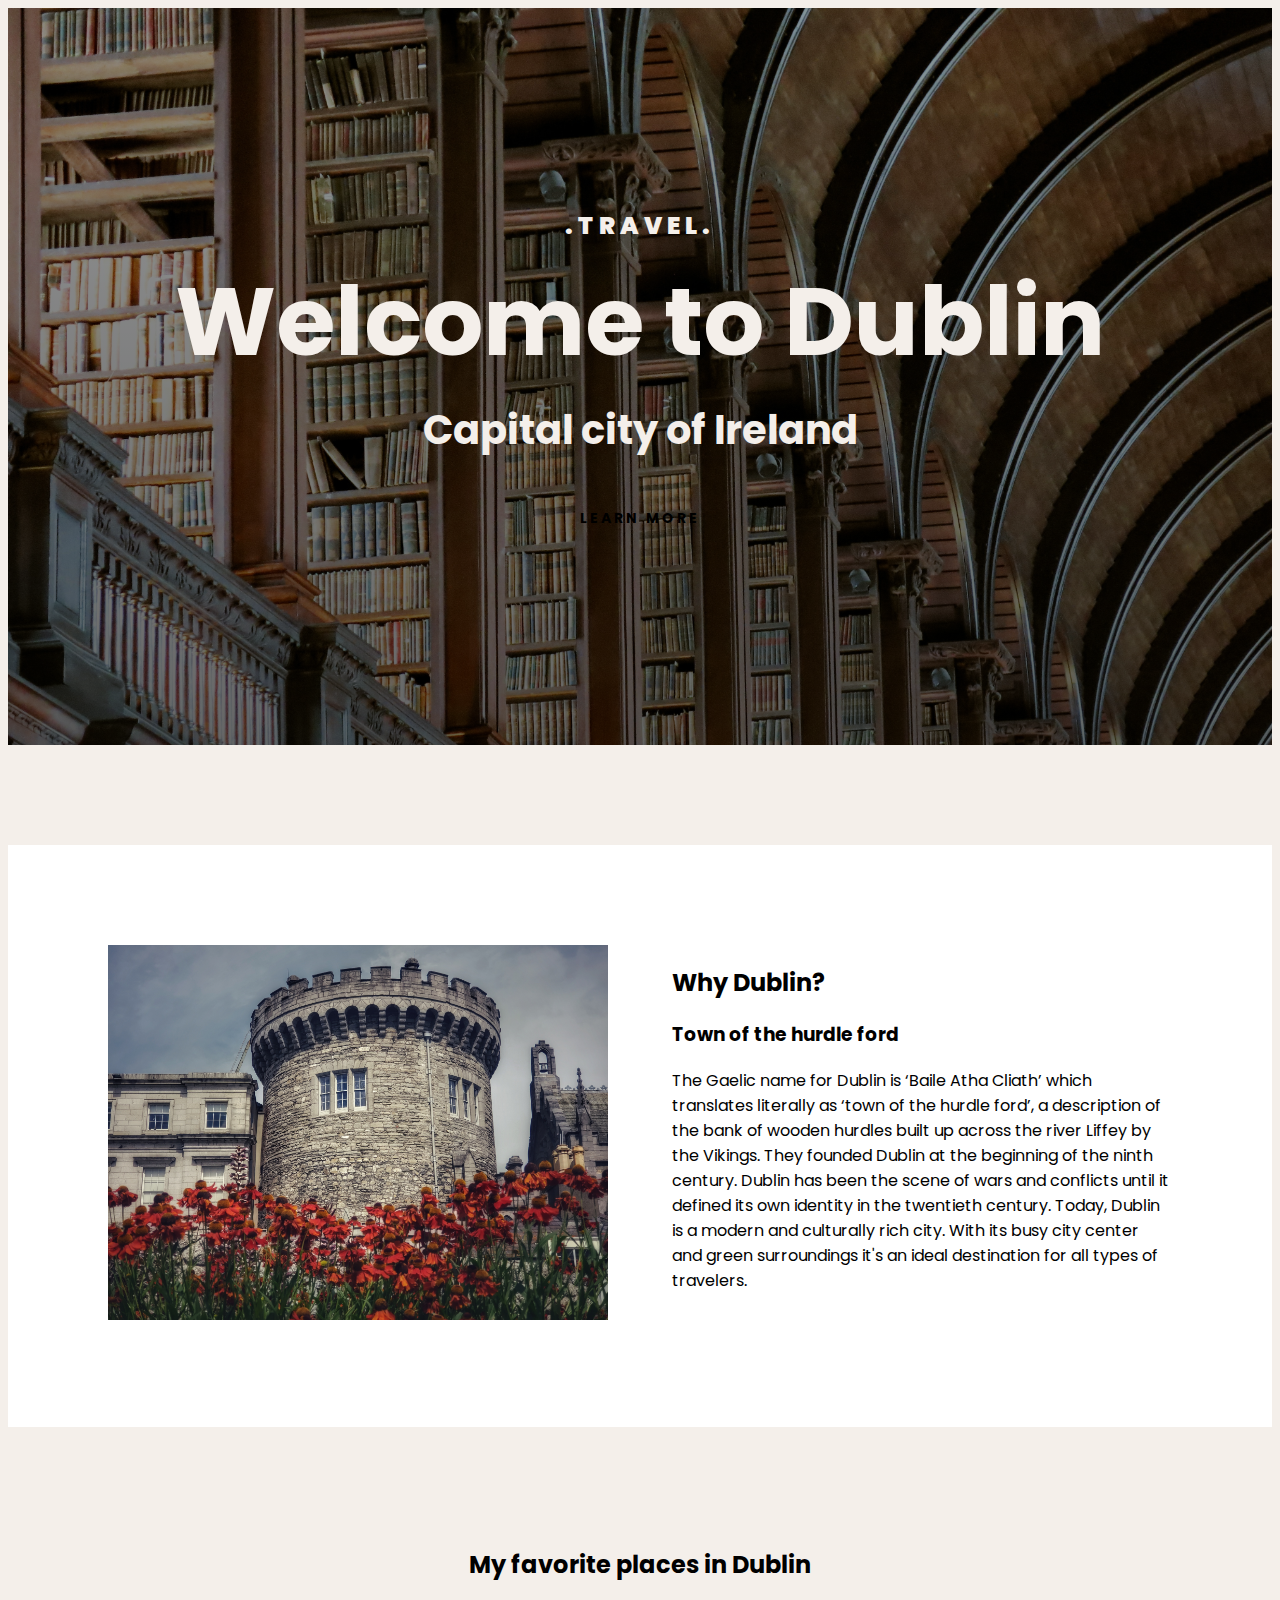
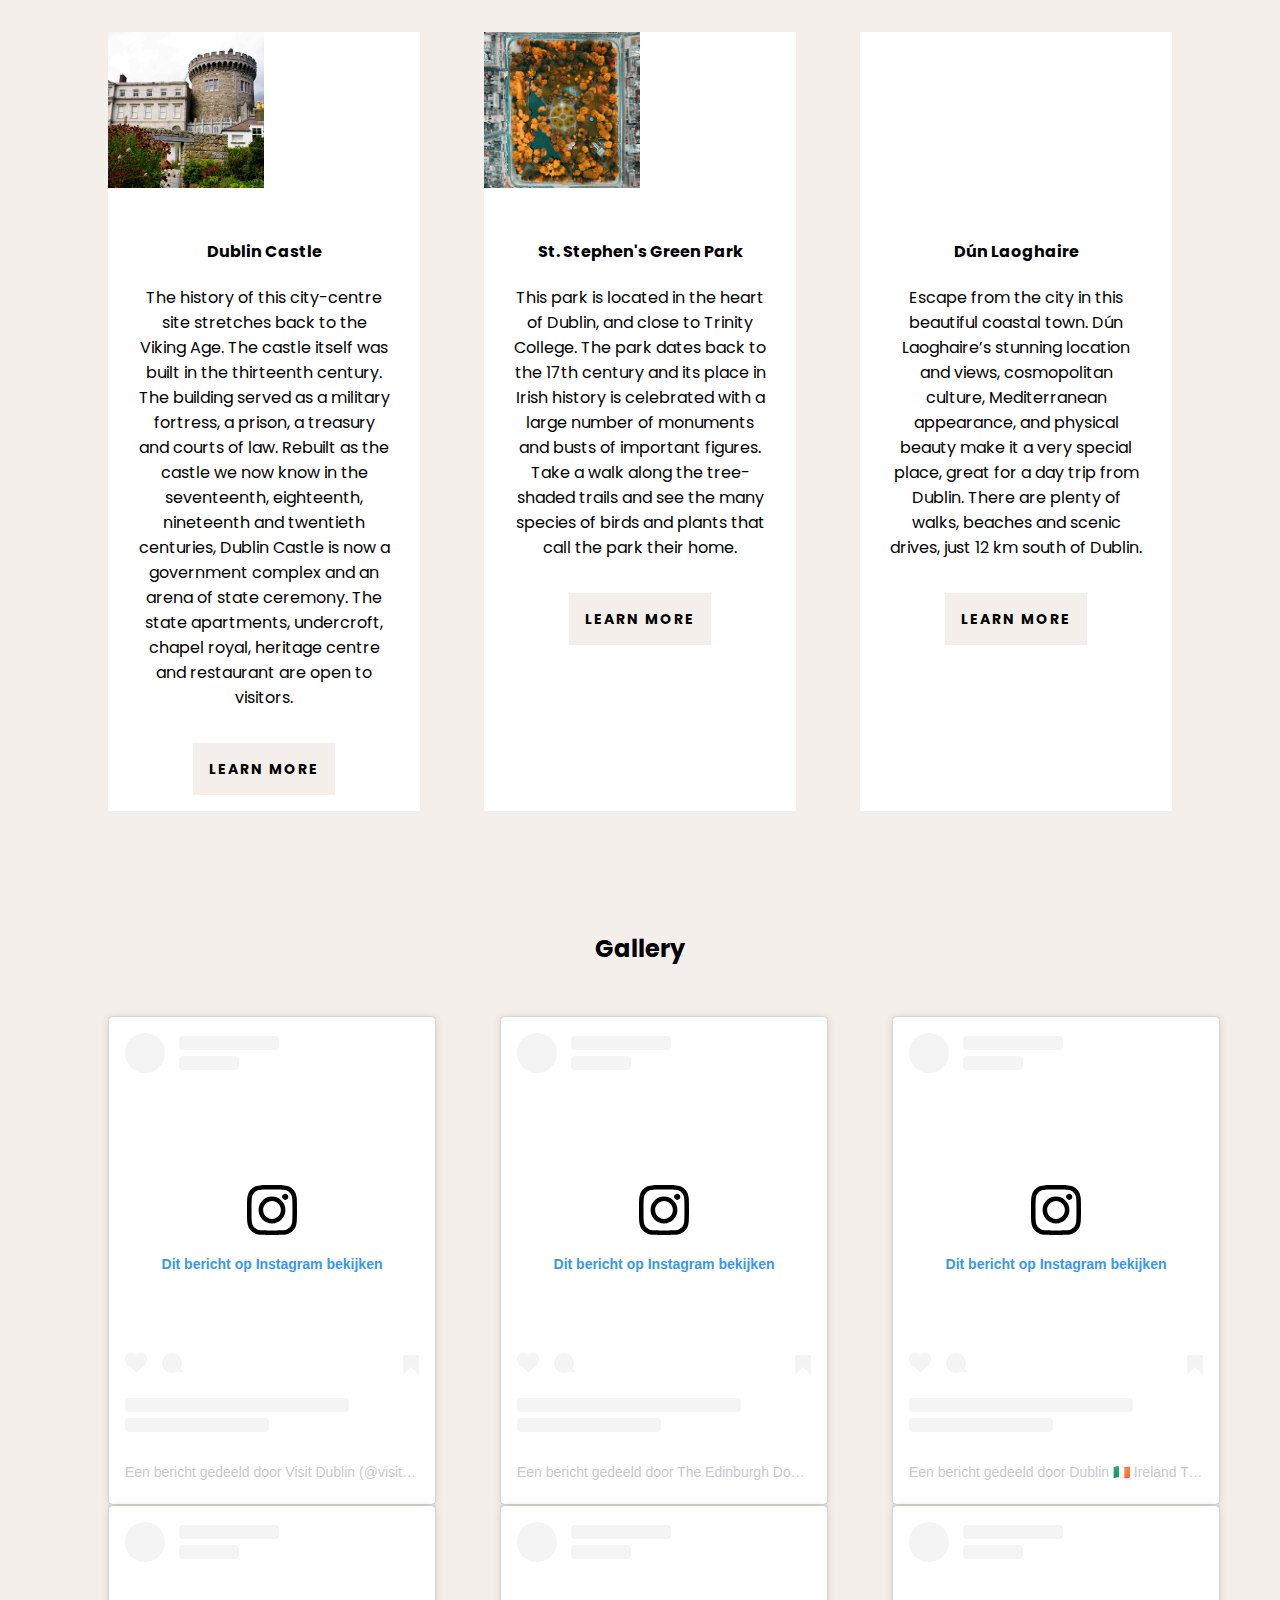
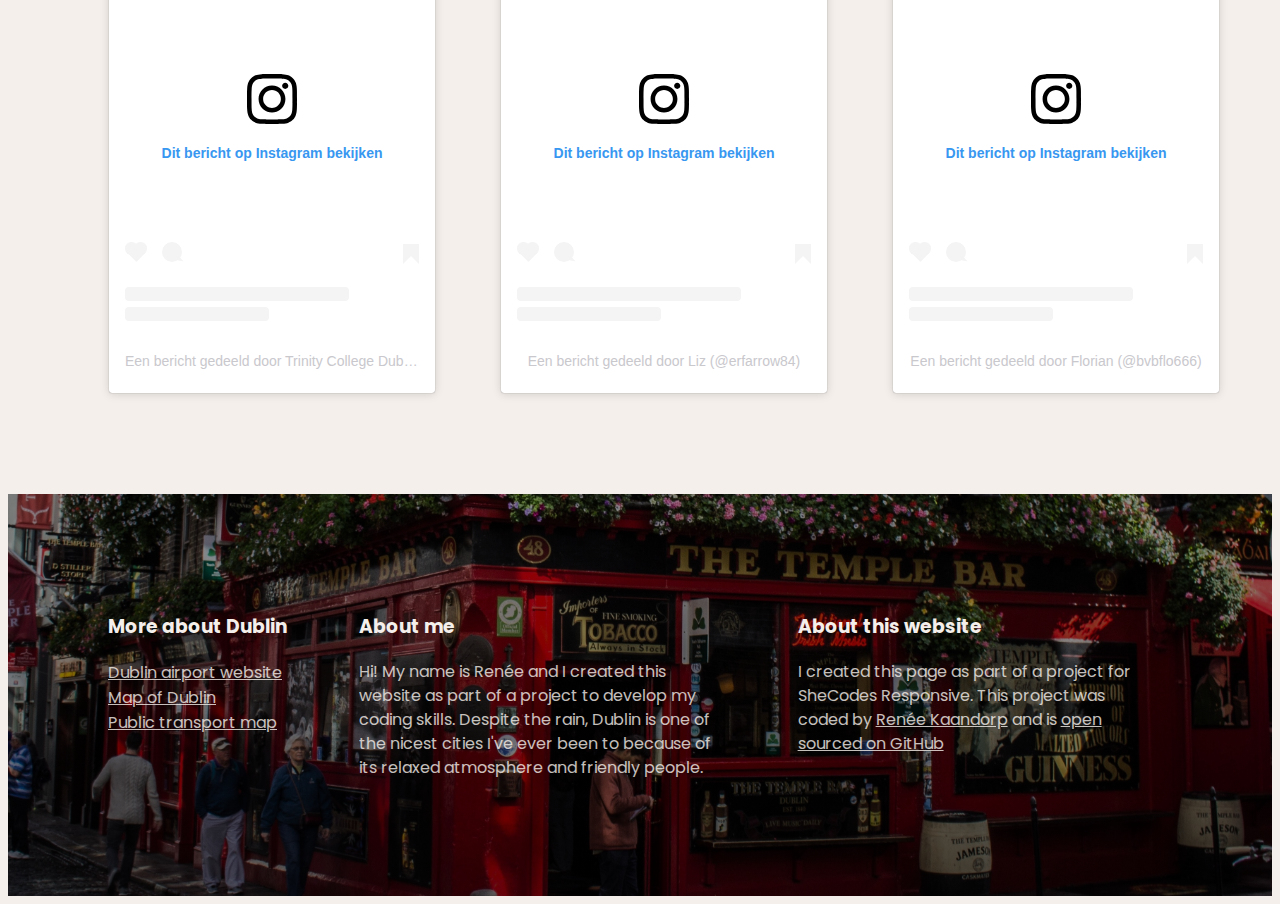
==== commit 448bd222: "Final touches" ====
--- a/index.html
+++ b/index.html
@@ -21,6 +21,9 @@
         <h2>Capital city of Ireland</h2>
         <a href="#more">LEARN MORE</a>
       </header>
+    </div>
+    <div class="divider">
+        
     </div>
     <main>
       <section class="section-1 grid grid-2-columns">
--- a/src/styles.css
+++ b/src/styles.css
@@ -8,6 +8,11 @@
   margin: 0 auto;
 }
 
+.divider {
+  background-color: rgb(244, 239, 234);
+  height: 100px;
+}
+
 .grid {
   display: grid;
   grid-gap: 64px;
@@ -36,7 +41,7 @@
 
 .card {
   background: white;
-  margin: 30px 0;
+  margin-top: 30px;
 }
 
 .card-header.grid {
@@ -107,6 +112,15 @@
   line-height: 1.5;
   letter-spacing: 5px;
   margin: 0;
+}
+
+.section-3 h2 {
+  text-align: center;
+  margin-bottom: 50px;
+}
+
+.section-3 {
+  padding-top: 0;
 }
 
 header a {
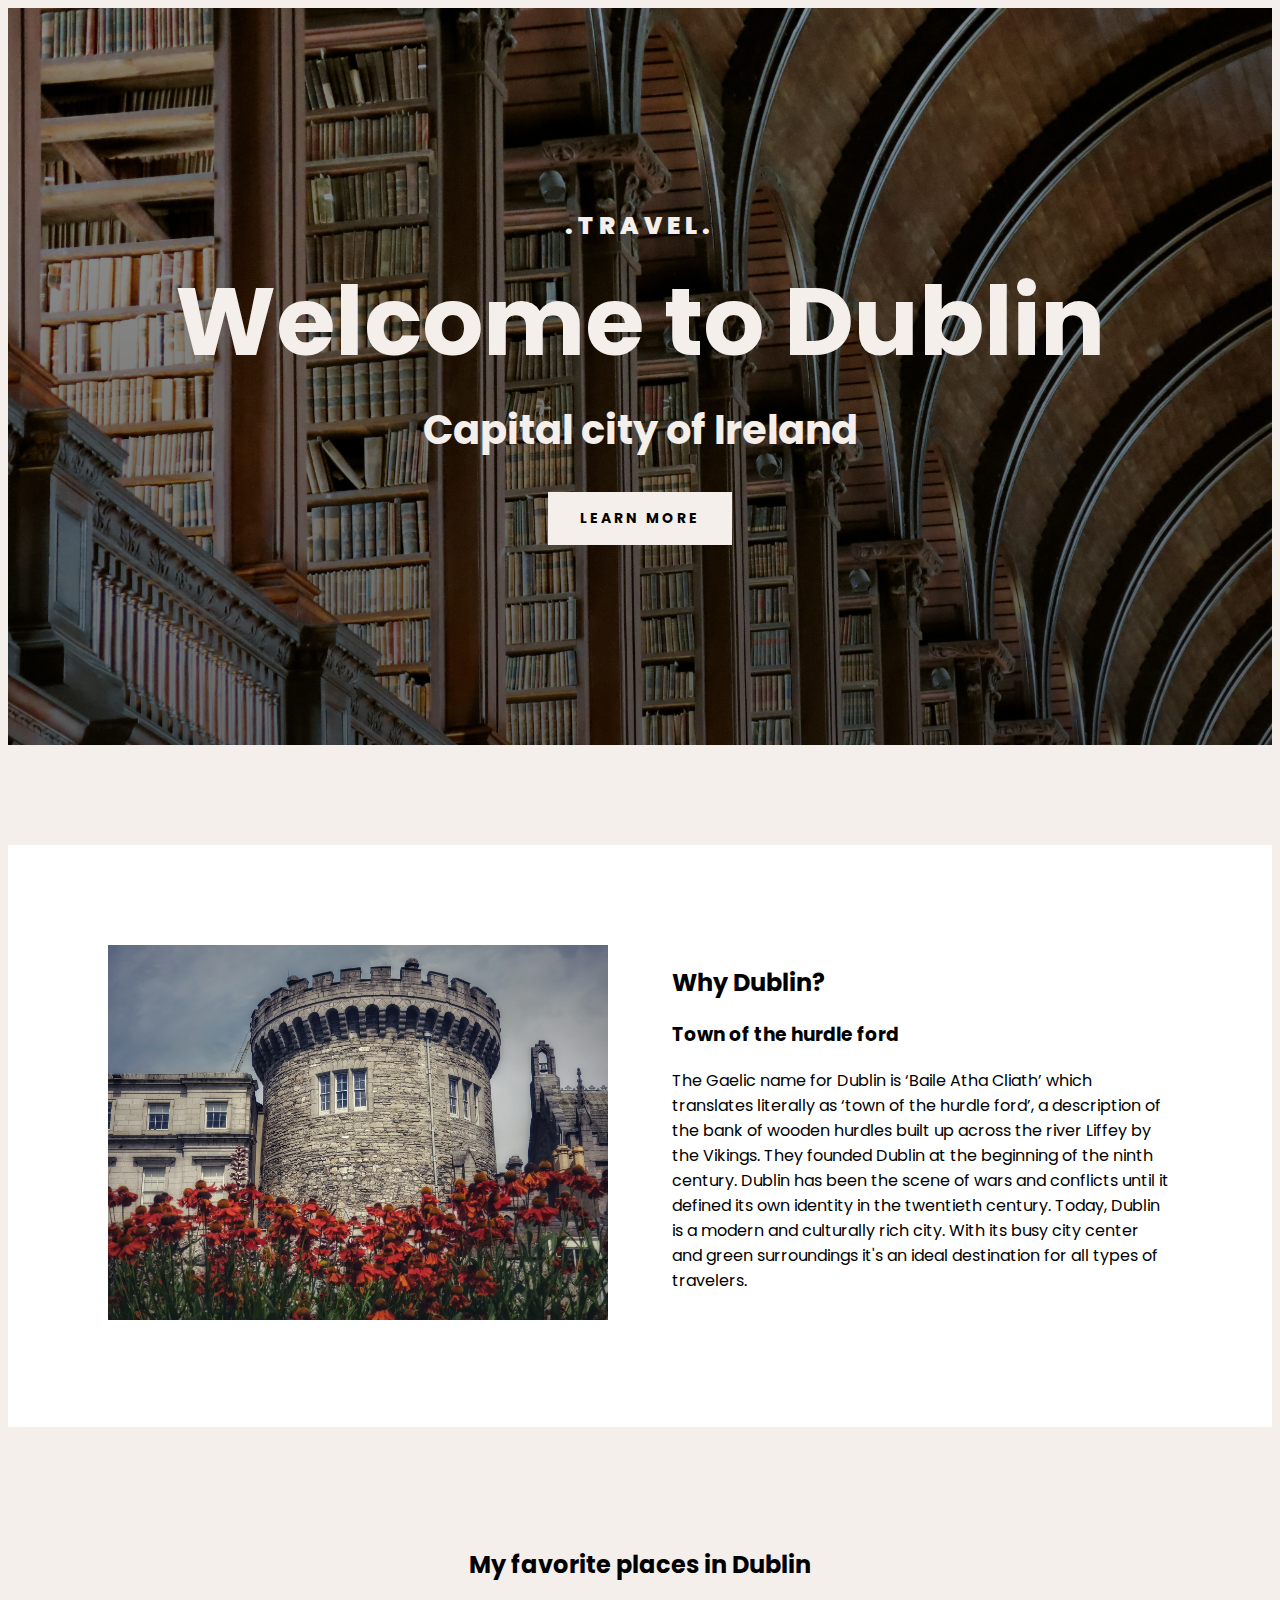
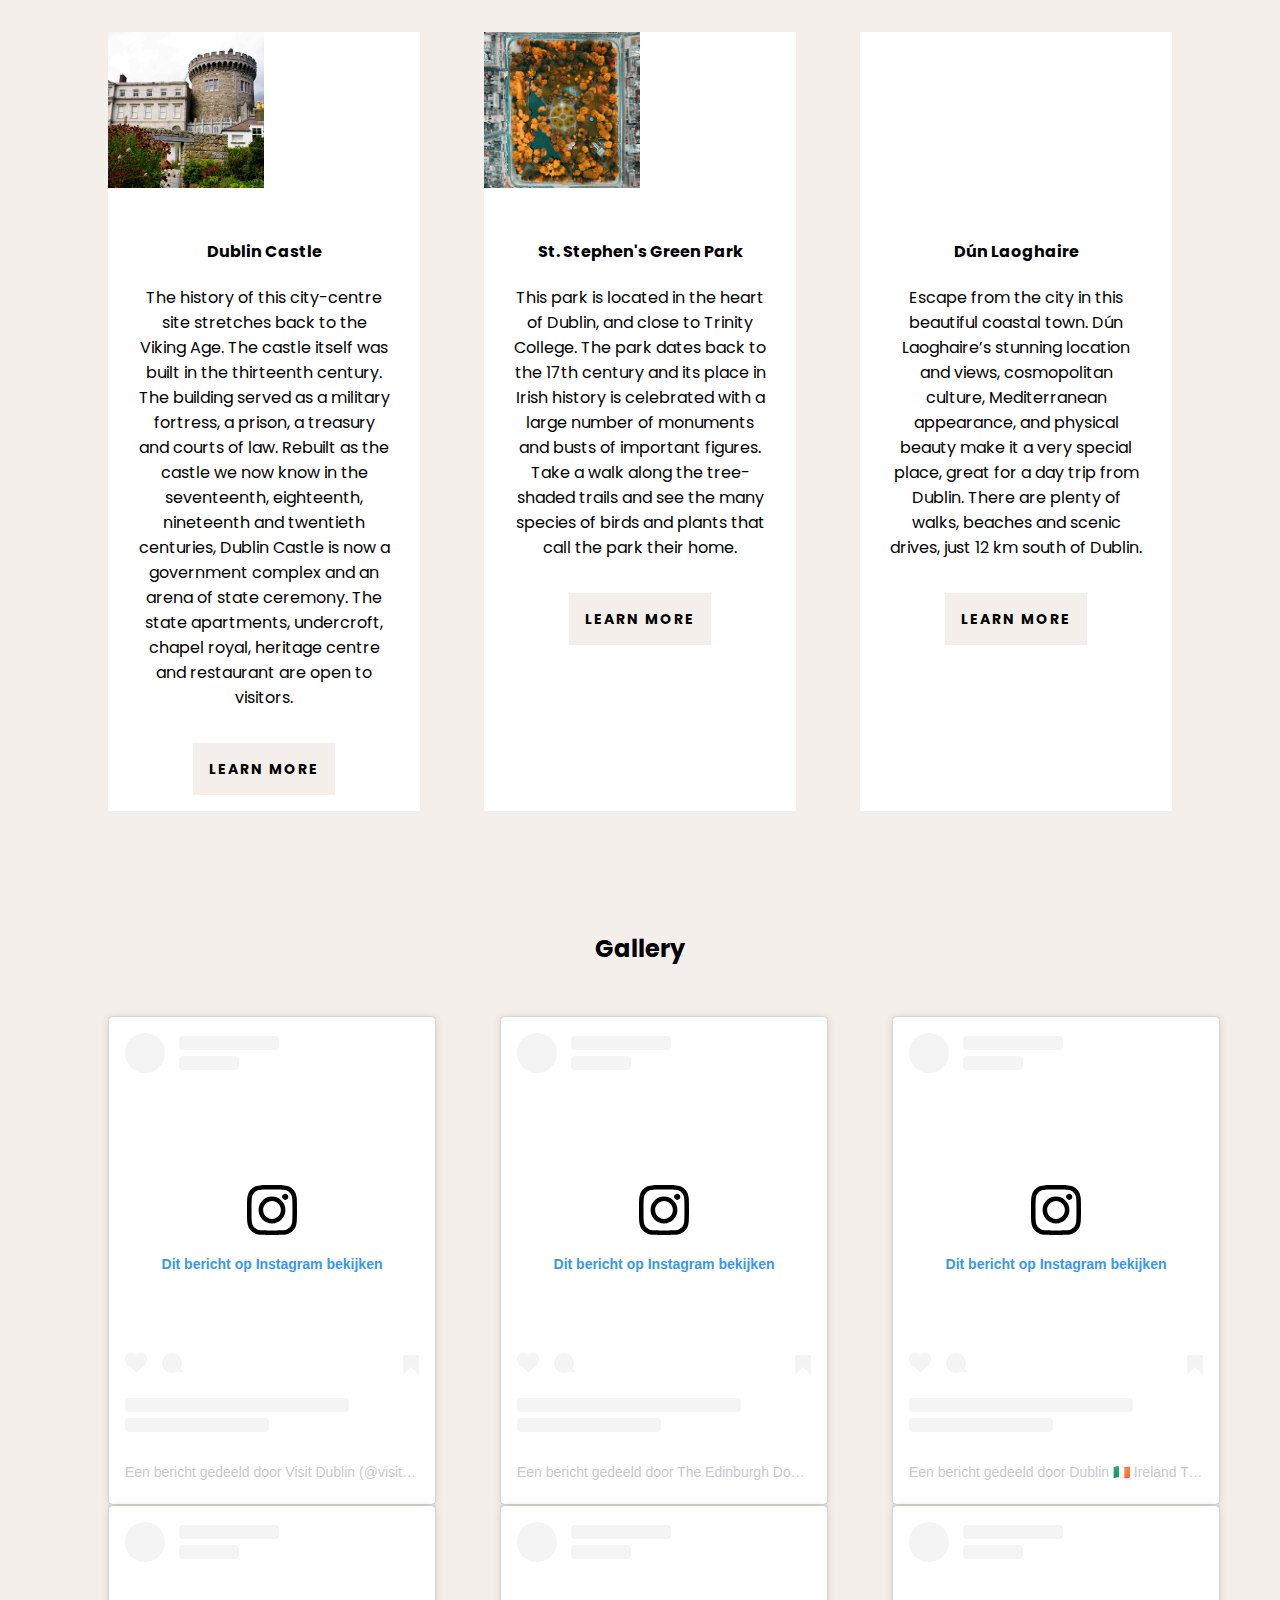
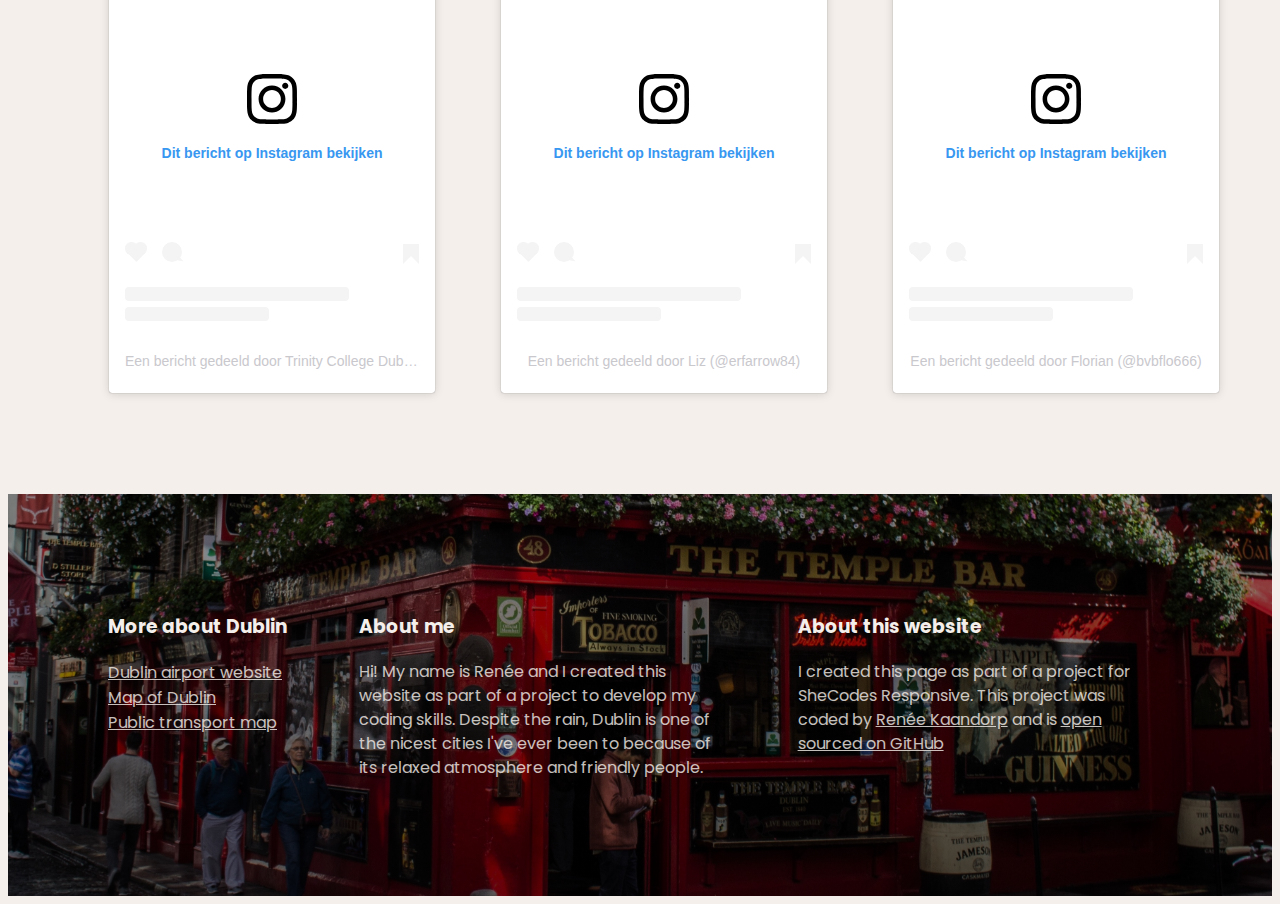
==== commit 49c72543: "Fixed closing tag bug" ====
--- a/index.html
+++ b/index.html
@@ -22,9 +22,7 @@
         <a href="#more">LEARN MORE</a>
       </header>
     </div>
-    <div class="divider">
-        
-    </div>
+    <div class="divider"></div>
     <main>
       <section class="section-1 grid grid-2-columns">
         <div>
@@ -35,6 +33,7 @@
           />
         </div>
         <div>
+          <a name="more"></a>
           <h2>Why Dublin?</h2>
           <h3>Town of the hurdle ford</h3>
           <p>
@@ -172,7 +171,6 @@
       </section>
 
       <section class="section-3">
-
         <h2>Gallery</h2>
         <div class="grid grid-3-columns">
           <blockquote
@@ -1025,58 +1023,233 @@
         </div>
 
         <div class="grid grid-3-columns">
-        <blockquote class="instagram-media" data-instgrm-permalink="https://www.instagram.com/p/Cpmx6IosNKf/?utm_source=ig_embed&amp;utm_campaign=loading" data-instgrm-version="14" style=" background:#FFF; border:0; border-radius:3px; box-shadow:0 0 1px 0 rgba(0,0,0,0.5),0 1px 10px 0 rgba(0,0,0,0.15); margin: 1px; max-width:540px; min-width:326px; padding:0; width:99.375%; width:-webkit-calc(100% - 2px); width:calc(100% - 2px);"><div style="padding:16px;"> <a href="https://www.instagram.com/p/Cpmx6IosNKf/?utm_source=ig_embed&amp;utm_campaign=loading" style=" background:#FFFFFF; line-height:0; padding:0 0; text-align:center; text-decoration:none; width:100%;" target="_blank"> <div style=" display: flex; flex-direction: row; align-items: center;"> <div style="background-color: #F4F4F4; border-radius: 50%; flex-grow: 0; height: 40px; margin-right: 14px; width: 40px;"></div> <div style="display: flex; flex-direction: column; flex-grow: 1; justify-content: center;"> <div style=" background-color: #F4F4F4; border-radius: 4px; flex-grow: 0; height: 14px; margin-bottom: 6px; width: 100px;"></div> <div style=" background-color: #F4F4F4; border-radius: 4px; flex-grow: 0; height: 14px; width: 60px;"></div></div></div><div style="padding: 19% 0;"></div> <div style="display:block; height:50px; margin:0 auto 12px; width:50px;"><svg width="50px" height="50px" viewBox="0 0 60 60" version="1.1" xmlns="https://www.w3.org/2000/svg" xmlns:xlink="https://www.w3.org/1999/xlink"><g stroke="none" stroke-width="1" fill="none" fill-rule="evenodd"><g transform="translate(-511.000000, -20.000000)" fill="#000000"><g><path d="M556.869,30.41 C554.814,30.41 553.148,32.076 553.148,34.131 C553.148,36.186 554.814,37.852 556.869,37.852 C558.924,37.852 560.59,36.186 560.59,34.131 C560.59,32.076 558.924,30.41 556.869,30.41 M541,60.657 C535.114,60.657 530.342,55.887 530.342,50 C530.342,44.114 535.114,39.342 541,39.342 C546.887,39.342 551.658,44.114 551.658,50 C551.658,55.887 546.887,60.657 541,60.657 M541,33.886 C532.1,33.886 524.886,41.1 524.886,50 C524.886,58.899 532.1,66.113 541,66.113 C549.9,66.113 557.115,58.899 557.115,50 C557.115,41.1 549.9,33.886 541,33.886 M565.378,62.101 C565.244,65.022 564.756,66.606 564.346,67.663 C563.803,69.06 563.154,70.057 562.106,71.106 C561.058,72.155 560.06,72.803 558.662,73.347 C557.607,73.757 556.021,74.244 553.102,74.378 C549.944,74.521 548.997,74.552 541,74.552 C533.003,74.552 532.056,74.521 528.898,74.378 C525.979,74.244 524.393,73.757 523.338,73.347 C521.94,72.803 520.942,72.155 519.894,71.106 C518.846,70.057 518.197,69.06 517.654,67.663 C517.244,66.606 516.755,65.022 516.623,62.101 C516.479,58.943 516.448,57.996 516.448,50 C516.448,42.003 516.479,41.056 516.623,37.899 C516.755,34.978 517.244,33.391 517.654,32.338 C518.197,30.938 518.846,29.942 519.894,28.894 C520.942,27.846 521.94,27.196 523.338,26.654 C524.393,26.244 525.979,25.756 528.898,25.623 C532.057,25.479 533.004,25.448 541,25.448 C548.997,25.448 549.943,25.479 553.102,25.623 C556.021,25.756 557.607,26.244 558.662,26.654 C560.06,27.196 561.058,27.846 562.106,28.894 C563.154,29.942 563.803,30.938 564.346,32.338 C564.756,33.391 565.244,34.978 565.378,37.899 C565.522,41.056 565.552,42.003 565.552,50 C565.552,57.996 565.522,58.943 565.378,62.101 M570.82,37.631 C570.674,34.438 570.167,32.258 569.425,30.349 C568.659,28.377 567.633,26.702 565.965,25.035 C564.297,23.368 562.623,22.342 560.652,21.575 C558.743,20.834 556.562,20.326 553.369,20.18 C550.169,20.033 549.148,20 541,20 C532.853,20 531.831,20.033 528.631,20.18 C525.438,20.326 523.257,20.834 521.349,21.575 C519.376,22.342 517.703,23.368 516.035,25.035 C514.368,26.702 513.342,28.377 512.574,30.349 C511.834,32.258 511.326,34.438 511.181,37.631 C511.035,40.831 511,41.851 511,50 C511,58.147 511.035,59.17 511.181,62.369 C511.326,65.562 511.834,67.743 512.574,69.651 C513.342,71.625 514.368,73.296 516.035,74.965 C517.703,76.634 519.376,77.658 521.349,78.425 C523.257,79.167 525.438,79.673 528.631,79.82 C531.831,79.965 532.853,80.001 541,80.001 C549.148,80.001 550.169,79.965 553.369,79.82 C556.562,79.673 558.743,79.167 560.652,78.425 C562.623,77.658 564.297,76.634 565.965,74.965 C567.633,73.296 568.659,71.625 569.425,69.651 C570.167,67.743 570.674,65.562 570.82,62.369 C570.966,59.17 571,58.147 571,50 C571,41.851 570.966,40.831 570.82,37.631"></path></g></g></g></svg></div><div style="padding-top: 8px;"> <div style=" color:#3897f0; font-family:Arial,sans-serif; font-size:14px; font-style:normal; font-weight:550; line-height:18px;">Dit bericht op Instagram bekijken</div></div><div style="padding: 12.5% 0;"></div> <div style="display: flex; flex-direction: row; margin-bottom: 14px; align-items: center;"><div> <div style="background-color: #F4F4F4; border-radius: 50%; height: 12.5px; width: 12.5px; transform: translateX(0px) translateY(7px);"></div> <div style="background-color: #F4F4F4; height: 12.5px; transform: rotate(-45deg) translateX(3px) translateY(1px); width: 12.5px; flex-grow: 0; margin-right: 14px; margin-left: 2px;"></div> <div style="background-color: #F4F4F4; border-radius: 50%; height: 12.5px; width: 12.5px; transform: translateX(9px) translateY(-18px);"></div></div><div style="margin-left: 8px;"> <div style=" background-color: #F4F4F4; border-radius: 50%; flex-grow: 0; height: 20px; width: 20px;"></div> <div style=" width: 0; height: 0; border-top: 2px solid transparent; border-left: 6px solid #f4f4f4; border-bottom: 2px solid transparent; transform: translateX(16px) translateY(-4px) rotate(30deg)"></div></div><div style="margin-left: auto;"> <div style=" width: 0px; border-top: 8px solid #F4F4F4; border-right: 8px solid transparent; transform: translateY(16px);"></div> <div style=" background-color: #F4F4F4; flex-grow: 0; height: 12px; width: 16px; transform: translateY(-4px);"></div> <div style=" width: 0; height: 0; border-top: 8px solid #F4F4F4; border-left: 8px solid transparent; transform: translateY(-4px) translateX(8px);"></div></div></div> <div style="display: flex; flex-direction: column; flex-grow: 1; justify-content: center; margin-bottom: 24px;"> <div style=" background-color: #F4F4F4; border-radius: 4px; flex-grow: 0; height: 14px; margin-bottom: 6px; width: 224px;"></div> <div style=" background-color: #F4F4F4; border-radius: 4px; flex-grow: 0; height: 14px; width: 144px;"></div></div></a><p style=" color:#c9c8cd; font-family:Arial,sans-serif; font-size:14px; line-height:17px; margin-bottom:0; margin-top:8px; overflow:hidden; padding:8px 0 7px; text-align:center; text-overflow:ellipsis; white-space:nowrap;"><a href="https://www.instagram.com/p/Cpmx6IosNKf/?utm_source=ig_embed&amp;utm_campaign=loading" style=" color:#c9c8cd; font-family:Arial,sans-serif; font-size:14px; font-style:normal; font-weight:normal; line-height:17px; text-decoration:none;" target="_blank">Een bericht gedeeld door Trinity College Dublin (@trinitycollegedublin)</a></p></div></blockquote> <script async src="//www.instagram.com/embed.js"></script>
-        <blockquote
-          class="instagram-media"
-          data-instgrm-permalink="https://www.instagram.com/p/CtqlK0OoSIe/?utm_source=ig_embed&amp;utm_campaign=loading"
-          data-instgrm-version="14"
-          style="
-            background: #fff;
-            border: 0;
-            border-radius: 3px;
-            box-shadow: 0 0 1px 0 rgba(0, 0, 0, 0.5),
-              0 1px 10px 0 rgba(0, 0, 0, 0.15);
-            margin: 1px;
-            max-width: 540px;
-            min-width: 326px;
-            padding: 0;
-            width: 99.375%;
-            width: -webkit-calc(100% - 2px);
-            width: calc(100% - 2px);
-          "
-        >
-          <div style="padding: 16px">
-            <a
-              href="https://www.instagram.com/p/CtqlK0OoSIe/?utm_source=ig_embed&amp;utm_campaign=loading"
-              style="
-                background: #ffffff;
-                line-height: 0;
-                padding: 0 0;
-                text-align: center;
-                text-decoration: none;
-                width: 100%;
-              "
-              target="_blank"
-            >
-              <div
-                style="display: flex; flex-direction: row; align-items: center"
+          <blockquote
+            class="instagram-media"
+            data-instgrm-permalink="https://www.instagram.com/p/Cpmx6IosNKf/?utm_source=ig_embed&amp;utm_campaign=loading"
+            data-instgrm-version="14"
+            style="
+              background: #fff;
+              border: 0;
+              border-radius: 3px;
+              box-shadow: 0 0 1px 0 rgba(0, 0, 0, 0.5),
+                0 1px 10px 0 rgba(0, 0, 0, 0.15);
+              margin: 1px;
+              max-width: 540px;
+              min-width: 326px;
+              padding: 0;
+              width: 99.375%;
+              width: -webkit-calc(100% - 2px);
+              width: calc(100% - 2px);
+            "
+          >
+            <div style="padding: 16px">
+              <a
+                href="https://www.instagram.com/p/Cpmx6IosNKf/?utm_source=ig_embed&amp;utm_campaign=loading"
+                style="
+                  background: #ffffff;
+                  line-height: 0;
+                  padding: 0 0;
+                  text-align: center;
+                  text-decoration: none;
+                  width: 100%;
+                "
+                target="_blank"
               >
                 <div
                   style="
-                    background-color: #f4f4f4;
-                    border-radius: 50%;
-                    flex-grow: 0;
-                    height: 40px;
-                    margin-right: 14px;
-                    width: 40px;
-                  "
-                ></div>
+                    display: flex;
+                    flex-direction: row;
+                    align-items: center;
+                  "
+                >
+                  <div
+                    style="
+                      background-color: #f4f4f4;
+                      border-radius: 50%;
+                      flex-grow: 0;
+                      height: 40px;
+                      margin-right: 14px;
+                      width: 40px;
+                    "
+                  ></div>
+                  <div
+                    style="
+                      display: flex;
+                      flex-direction: column;
+                      flex-grow: 1;
+                      justify-content: center;
+                    "
+                  >
+                    <div
+                      style="
+                        background-color: #f4f4f4;
+                        border-radius: 4px;
+                        flex-grow: 0;
+                        height: 14px;
+                        margin-bottom: 6px;
+                        width: 100px;
+                      "
+                    ></div>
+                    <div
+                      style="
+                        background-color: #f4f4f4;
+                        border-radius: 4px;
+                        flex-grow: 0;
+                        height: 14px;
+                        width: 60px;
+                      "
+                    ></div>
+                  </div>
+                </div>
+                <div style="padding: 19% 0"></div>
+                <div
+                  style="
+                    display: block;
+                    height: 50px;
+                    margin: 0 auto 12px;
+                    width: 50px;
+                  "
+                >
+                  <svg
+                    width="50px"
+                    height="50px"
+                    viewBox="0 0 60 60"
+                    version="1.1"
+                    xmlns="https://www.w3.org/2000/svg"
+                    xmlns:xlink="https://www.w3.org/1999/xlink"
+                  >
+                    <g
+                      stroke="none"
+                      stroke-width="1"
+                      fill="none"
+                      fill-rule="evenodd"
+                    >
+                      <g
+                        transform="translate(-511.000000, -20.000000)"
+                        fill="#000000"
+                      >
+                        <g>
+                          <path
+                            d="M556.869,30.41 C554.814,30.41 553.148,32.076 553.148,34.131 C553.148,36.186 554.814,37.852 556.869,37.852 C558.924,37.852 560.59,36.186 560.59,34.131 C560.59,32.076 558.924,30.41 556.869,30.41 M541,60.657 C535.114,60.657 530.342,55.887 530.342,50 C530.342,44.114 535.114,39.342 541,39.342 C546.887,39.342 551.658,44.114 551.658,50 C551.658,55.887 546.887,60.657 541,60.657 M541,33.886 C532.1,33.886 524.886,41.1 524.886,50 C524.886,58.899 532.1,66.113 541,66.113 C549.9,66.113 557.115,58.899 557.115,50 C557.115,41.1 549.9,33.886 541,33.886 M565.378,62.101 C565.244,65.022 564.756,66.606 564.346,67.663 C563.803,69.06 563.154,70.057 562.106,71.106 C561.058,72.155 560.06,72.803 558.662,73.347 C557.607,73.757 556.021,74.244 553.102,74.378 C549.944,74.521 548.997,74.552 541,74.552 C533.003,74.552 532.056,74.521 528.898,74.378 C525.979,74.244 524.393,73.757 523.338,73.347 C521.94,72.803 520.942,72.155 519.894,71.106 C518.846,70.057 518.197,69.06 517.654,67.663 C517.244,66.606 516.755,65.022 516.623,62.101 C516.479,58.943 516.448,57.996 516.448,50 C516.448,42.003 516.479,41.056 516.623,37.899 C516.755,34.978 517.244,33.391 517.654,32.338 C518.197,30.938 518.846,29.942 519.894,28.894 C520.942,27.846 521.94,27.196 523.338,26.654 C524.393,26.244 525.979,25.756 528.898,25.623 C532.057,25.479 533.004,25.448 541,25.448 C548.997,25.448 549.943,25.479 553.102,25.623 C556.021,25.756 557.607,26.244 558.662,26.654 C560.06,27.196 561.058,27.846 562.106,28.894 C563.154,29.942 563.803,30.938 564.346,32.338 C564.756,33.391 565.244,34.978 565.378,37.899 C565.522,41.056 565.552,42.003 565.552,50 C565.552,57.996 565.522,58.943 565.378,62.101 M570.82,37.631 C570.674,34.438 570.167,32.258 569.425,30.349 C568.659,28.377 567.633,26.702 565.965,25.035 C564.297,23.368 562.623,22.342 560.652,21.575 C558.743,20.834 556.562,20.326 553.369,20.18 C550.169,20.033 549.148,20 541,20 C532.853,20 531.831,20.033 528.631,20.18 C525.438,20.326 523.257,20.834 521.349,21.575 C519.376,22.342 517.703,23.368 516.035,25.035 C514.368,26.702 513.342,28.377 512.574,30.349 C511.834,32.258 511.326,34.438 511.181,37.631 C511.035,40.831 511,41.851 511,50 C511,58.147 511.035,59.17 511.181,62.369 C511.326,65.562 511.834,67.743 512.574,69.651 C513.342,71.625 514.368,73.296 516.035,74.965 C517.703,76.634 519.376,77.658 521.349,78.425 C523.257,79.167 525.438,79.673 528.631,79.82 C531.831,79.965 532.853,80.001 541,80.001 C549.148,80.001 550.169,79.965 553.369,79.82 C556.562,79.673 558.743,79.167 560.652,78.425 C562.623,77.658 564.297,76.634 565.965,74.965 C567.633,73.296 568.659,71.625 569.425,69.651 C570.167,67.743 570.674,65.562 570.82,62.369 C570.966,59.17 571,58.147 571,50 C571,41.851 570.966,40.831 570.82,37.631"
+                          ></path>
+                        </g>
+                      </g>
+                    </g>
+                  </svg>
+                </div>
+                <div style="padding-top: 8px">
+                  <div
+                    style="
+                      color: #3897f0;
+                      font-family: Arial, sans-serif;
+                      font-size: 14px;
+                      font-style: normal;
+                      font-weight: 550;
+                      line-height: 18px;
+                    "
+                  >
+                    Dit bericht op Instagram bekijken
+                  </div>
+                </div>
+                <div style="padding: 12.5% 0"></div>
+                <div
+                  style="
+                    display: flex;
+                    flex-direction: row;
+                    margin-bottom: 14px;
+                    align-items: center;
+                  "
+                >
+                  <div>
+                    <div
+                      style="
+                        background-color: #f4f4f4;
+                        border-radius: 50%;
+                        height: 12.5px;
+                        width: 12.5px;
+                        transform: translateX(0px) translateY(7px);
+                      "
+                    ></div>
+                    <div
+                      style="
+                        background-color: #f4f4f4;
+                        height: 12.5px;
+                        transform: rotate(-45deg) translateX(3px)
+                          translateY(1px);
+                        width: 12.5px;
+                        flex-grow: 0;
+                        margin-right: 14px;
+                        margin-left: 2px;
+                      "
+                    ></div>
+                    <div
+                      style="
+                        background-color: #f4f4f4;
+                        border-radius: 50%;
+                        height: 12.5px;
+                        width: 12.5px;
+                        transform: translateX(9px) translateY(-18px);
+                      "
+                    ></div>
+                  </div>
+                  <div style="margin-left: 8px">
+                    <div
+                      style="
+                        background-color: #f4f4f4;
+                        border-radius: 50%;
+                        flex-grow: 0;
+                        height: 20px;
+                        width: 20px;
+                      "
+                    ></div>
+                    <div
+                      style="
+                        width: 0;
+                        height: 0;
+                        border-top: 2px solid transparent;
+                        border-left: 6px solid #f4f4f4;
+                        border-bottom: 2px solid transparent;
+                        transform: translateX(16px) translateY(-4px)
+                          rotate(30deg);
+                      "
+                    ></div>
+                  </div>
+                  <div style="margin-left: auto">
+                    <div
+                      style="
+                        width: 0px;
+                        border-top: 8px solid #f4f4f4;
+                        border-right: 8px solid transparent;
+                        transform: translateY(16px);
+                      "
+                    ></div>
+                    <div
+                      style="
+                        background-color: #f4f4f4;
+                        flex-grow: 0;
+                        height: 12px;
+                        width: 16px;
+                        transform: translateY(-4px);
+                      "
+                    ></div>
+                    <div
+                      style="
+                        width: 0;
+                        height: 0;
+                        border-top: 8px solid #f4f4f4;
+                        border-left: 8px solid transparent;
+                        transform: translateY(-4px) translateX(8px);
+                      "
+                    ></div>
+                  </div>
+                </div>
                 <div
                   style="
                     display: flex;
                     flex-direction: column;
                     flex-grow: 1;
                     justify-content: center;
+                    margin-bottom: 24px;
                   "
                 >
                   <div
@@ -1086,7 +1259,7 @@
                       flex-grow: 0;
                       height: 14px;
                       margin-bottom: 6px;
-                      width: 100px;
+                      width: 224px;
                     "
                   ></div>
                   <div
@@ -1095,263 +1268,271 @@
                       border-radius: 4px;
                       flex-grow: 0;
                       height: 14px;
-                      width: 60px;
-                    "
-                  ></div>
-                </div>
-              </div>
-              <div style="padding: 19% 0"></div>
-              <div
-                style="
-                  display: block;
-                  height: 50px;
-                  margin: 0 auto 12px;
-                  width: 50px;
-                "
-              >
-                <svg
-                  width="50px"
-                  height="50px"
-                  viewBox="0 0 60 60"
-                  version="1.1"
-                  xmlns="https://www.w3.org/2000/svg"
-                  xmlns:xlink="https://www.w3.org/1999/xlink"
-                >
-                  <g
-                    stroke="none"
-                    stroke-width="1"
-                    fill="none"
-                    fill-rule="evenodd"
-                  >
-                    <g
-                      transform="translate(-511.000000, -20.000000)"
-                      fill="#000000"
-                    >
-                      <g>
-                        <path
-                          d="M556.869,30.41 C554.814,30.41 553.148,32.076 553.148,34.131 C553.148,36.186 554.814,37.852 556.869,37.852 C558.924,37.852 560.59,36.186 560.59,34.131 C560.59,32.076 558.924,30.41 556.869,30.41 M541,60.657 C535.114,60.657 530.342,55.887 530.342,50 C530.342,44.114 535.114,39.342 541,39.342 C546.887,39.342 551.658,44.114 551.658,50 C551.658,55.887 546.887,60.657 541,60.657 M541,33.886 C532.1,33.886 524.886,41.1 524.886,50 C524.886,58.899 532.1,66.113 541,66.113 C549.9,66.113 557.115,58.899 557.115,50 C557.115,41.1 549.9,33.886 541,33.886 M565.378,62.101 C565.244,65.022 564.756,66.606 564.346,67.663 C563.803,69.06 563.154,70.057 562.106,71.106 C561.058,72.155 560.06,72.803 558.662,73.347 C557.607,73.757 556.021,74.244 553.102,74.378 C549.944,74.521 548.997,74.552 541,74.552 C533.003,74.552 532.056,74.521 528.898,74.378 C525.979,74.244 524.393,73.757 523.338,73.347 C521.94,72.803 520.942,72.155 519.894,71.106 C518.846,70.057 518.197,69.06 517.654,67.663 C517.244,66.606 516.755,65.022 516.623,62.101 C516.479,58.943 516.448,57.996 516.448,50 C516.448,42.003 516.479,41.056 516.623,37.899 C516.755,34.978 517.244,33.391 517.654,32.338 C518.197,30.938 518.846,29.942 519.894,28.894 C520.942,27.846 521.94,27.196 523.338,26.654 C524.393,26.244 525.979,25.756 528.898,25.623 C532.057,25.479 533.004,25.448 541,25.448 C548.997,25.448 549.943,25.479 553.102,25.623 C556.021,25.756 557.607,26.244 558.662,26.654 C560.06,27.196 561.058,27.846 562.106,28.894 C563.154,29.942 563.803,30.938 564.346,32.338 C564.756,33.391 565.244,34.978 565.378,37.899 C565.522,41.056 565.552,42.003 565.552,50 C565.552,57.996 565.522,58.943 565.378,62.101 M570.82,37.631 C570.674,34.438 570.167,32.258 569.425,30.349 C568.659,28.377 567.633,26.702 565.965,25.035 C564.297,23.368 562.623,22.342 560.652,21.575 C558.743,20.834 556.562,20.326 553.369,20.18 C550.169,20.033 549.148,20 541,20 C532.853,20 531.831,20.033 528.631,20.18 C525.438,20.326 523.257,20.834 521.349,21.575 C519.376,22.342 517.703,23.368 516.035,25.035 C514.368,26.702 513.342,28.377 512.574,30.349 C511.834,32.258 511.326,34.438 511.181,37.631 C511.035,40.831 511,41.851 511,50 C511,58.147 511.035,59.17 511.181,62.369 C511.326,65.562 511.834,67.743 512.574,69.651 C513.342,71.625 514.368,73.296 516.035,74.965 C517.703,76.634 519.376,77.658 521.349,78.425 C523.257,79.167 525.438,79.673 528.631,79.82 C531.831,79.965 532.853,80.001 541,80.001 C549.148,80.001 550.169,79.965 553.369,79.82 C556.562,79.673 558.743,79.167 560.652,78.425 C562.623,77.658 564.297,76.634 565.965,74.965 C567.633,73.296 568.659,71.625 569.425,69.651 C570.167,67.743 570.674,65.562 570.82,62.369 C570.966,59.17 571,58.147 571,50 C571,41.851 570.966,40.831 570.82,37.631"
-                        ></path>
-                      </g>
-                    </g>
-                  </g>
-                </svg>
-              </div>
-              <div style="padding-top: 8px">
-                <div
-                  style="
-                    color: #3897f0;
-                    font-family: Arial, sans-serif;
-                    font-size: 14px;
-                    font-style: normal;
-                    font-weight: 550;
-                    line-height: 18px;
-                  "
-                >
-                  Dit bericht op Instagram bekijken
-                </div>
-              </div>
-              <div style="padding: 12.5% 0"></div>
-              <div
-                style="
-                  display: flex;
-                  flex-direction: row;
-                  margin-bottom: 14px;
-                  align-items: center;
-                "
-              >
-                <div>
-                  <div
-                    style="
-                      background-color: #f4f4f4;
-                      border-radius: 50%;
-                      height: 12.5px;
-                      width: 12.5px;
-                      transform: translateX(0px) translateY(7px);
-                    "
-                  ></div>
-                  <div
-                    style="
-                      background-color: #f4f4f4;
-                      height: 12.5px;
-                      transform: rotate(-45deg) translateX(3px) translateY(1px);
-                      width: 12.5px;
-                      flex-grow: 0;
-                      margin-right: 14px;
-                      margin-left: 2px;
-                    "
-                  ></div>
-                  <div
-                    style="
-                      background-color: #f4f4f4;
-                      border-radius: 50%;
-                      height: 12.5px;
-                      width: 12.5px;
-                      transform: translateX(9px) translateY(-18px);
-                    "
-                  ></div>
-                </div>
-                <div style="margin-left: 8px">
-                  <div
-                    style="
-                      background-color: #f4f4f4;
-                      border-radius: 50%;
-                      flex-grow: 0;
-                      height: 20px;
-                      width: 20px;
-                    "
-                  ></div>
-                  <div
-                    style="
-                      width: 0;
-                      height: 0;
-                      border-top: 2px solid transparent;
-                      border-left: 6px solid #f4f4f4;
-                      border-bottom: 2px solid transparent;
-                      transform: translateX(16px) translateY(-4px) rotate(30deg);
-                    "
-                  ></div>
-                </div>
-                <div style="margin-left: auto">
-                  <div
-                    style="
-                      width: 0px;
-                      border-top: 8px solid #f4f4f4;
-                      border-right: 8px solid transparent;
-                      transform: translateY(16px);
-                    "
-                  ></div>
-                  <div
-                    style="
-                      background-color: #f4f4f4;
-                      flex-grow: 0;
-                      height: 12px;
-                      width: 16px;
-                      transform: translateY(-4px);
-                    "
-                  ></div>
-                  <div
-                    style="
-                      width: 0;
-                      height: 0;
-                      border-top: 8px solid #f4f4f4;
-                      border-left: 8px solid transparent;
-                      transform: translateY(-4px) translateX(8px);
-                    "
-                  ></div>
-                </div>
-              </div>
-              <div
-                style="
-                  display: flex;
-                  flex-direction: column;
-                  flex-grow: 1;
-                  justify-content: center;
-                  margin-bottom: 24px;
-                "
-              >
-                <div
-                  style="
-                    background-color: #f4f4f4;
-                    border-radius: 4px;
-                    flex-grow: 0;
-                    height: 14px;
-                    margin-bottom: 6px;
-                    width: 224px;
-                  "
-                ></div>
-                <div
-                  style="
-                    background-color: #f4f4f4;
-                    border-radius: 4px;
-                    flex-grow: 0;
-                    height: 14px;
-                    width: 144px;
-                  "
-                ></div></div
-            ></a>
-            <p
-              style="
-                color: #c9c8cd;
-                font-family: Arial, sans-serif;
-                font-size: 14px;
-                line-height: 17px;
-                margin-bottom: 0;
-                margin-top: 8px;
-                overflow: hidden;
-                padding: 8px 0 7px;
-                text-align: center;
-                text-overflow: ellipsis;
-                white-space: nowrap;
-              "
-            >
-              <a
-                href="https://www.instagram.com/p/CtqlK0OoSIe/?utm_source=ig_embed&amp;utm_campaign=loading"
+                      width: 144px;
+                    "
+                  ></div></div
+              ></a>
+              <p
                 style="
                   color: #c9c8cd;
                   font-family: Arial, sans-serif;
                   font-size: 14px;
-                  font-style: normal;
-                  font-weight: normal;
                   line-height: 17px;
+                  margin-bottom: 0;
+                  margin-top: 8px;
+                  overflow: hidden;
+                  padding: 8px 0 7px;
+                  text-align: center;
+                  text-overflow: ellipsis;
+                  white-space: nowrap;
+                "
+              >
+                <a
+                  href="https://www.instagram.com/p/Cpmx6IosNKf/?utm_source=ig_embed&amp;utm_campaign=loading"
+                  style="
+                    color: #c9c8cd;
+                    font-family: Arial, sans-serif;
+                    font-size: 14px;
+                    font-style: normal;
+                    font-weight: normal;
+                    line-height: 17px;
+                    text-decoration: none;
+                  "
+                  target="_blank"
+                  >Een bericht gedeeld door Trinity College Dublin
+                  (@trinitycollegedublin)</a
+                >
+              </p>
+            </div>
+          </blockquote>
+          <script async src="//www.instagram.com/embed.js"></script>
+          <blockquote
+            class="instagram-media"
+            data-instgrm-permalink="https://www.instagram.com/p/CtqlK0OoSIe/?utm_source=ig_embed&amp;utm_campaign=loading"
+            data-instgrm-version="14"
+            style="
+              background: #fff;
+              border: 0;
+              border-radius: 3px;
+              box-shadow: 0 0 1px 0 rgba(0, 0, 0, 0.5),
+                0 1px 10px 0 rgba(0, 0, 0, 0.15);
+              margin: 1px;
+              max-width: 540px;
+              min-width: 326px;
+              padding: 0;
+              width: 99.375%;
+              width: -webkit-calc(100% - 2px);
+              width: calc(100% - 2px);
+            "
+          >
+            <div style="padding: 16px">
+              <a
+                href="https://www.instagram.com/p/CtqlK0OoSIe/?utm_source=ig_embed&amp;utm_campaign=loading"
+                style="
+                  background: #ffffff;
+                  line-height: 0;
+                  padding: 0 0;
+                  text-align: center;
                   text-decoration: none;
+                  width: 100%;
                 "
                 target="_blank"
-                >Een bericht gedeeld door Liz (@erfarrow84)</a
               >
-            </p>
-          </div>
-        </blockquote>
-        <blockquote
-          class="instagram-media"
-          data-instgrm-permalink="https://www.instagram.com/p/CtyLnsyIPs9/?utm_source=ig_embed&amp;utm_campaign=loading"
-          data-instgrm-version="14"
-          style="
-            background: #fff;
-            border: 0;
-            border-radius: 3px;
-            box-shadow: 0 0 1px 0 rgba(0, 0, 0, 0.5),
-              0 1px 10px 0 rgba(0, 0, 0, 0.15);
-            margin: 1px;
-            max-width: 540px;
-            min-width: 326px;
-            padding: 0;
-            width: 99.375%;
-            width: -webkit-calc(100% - 2px);
-            width: calc(100% - 2px);
-          "
-        >
-          <div style="padding: 16px">
-            <a
-              href="https://www.instagram.com/p/CtyLnsyIPs9/?utm_source=ig_embed&amp;utm_campaign=loading"
-              style="
-                background: #ffffff;
-                line-height: 0;
-                padding: 0 0;
-                text-align: center;
-                text-decoration: none;
-                width: 100%;
-              "
-              target="_blank"
-            >
-              <div
-                style="display: flex; flex-direction: row; align-items: center"
-              >
-                <div
-                  style="
-                    background-color: #f4f4f4;
-                    border-radius: 50%;
-                    flex-grow: 0;
-                    height: 40px;
-                    margin-right: 14px;
-                    width: 40px;
-                  "
-                ></div>
+                <div
+                  style="
+                    display: flex;
+                    flex-direction: row;
+                    align-items: center;
+                  "
+                >
+                  <div
+                    style="
+                      background-color: #f4f4f4;
+                      border-radius: 50%;
+                      flex-grow: 0;
+                      height: 40px;
+                      margin-right: 14px;
+                      width: 40px;
+                    "
+                  ></div>
+                  <div
+                    style="
+                      display: flex;
+                      flex-direction: column;
+                      flex-grow: 1;
+                      justify-content: center;
+                    "
+                  >
+                    <div
+                      style="
+                        background-color: #f4f4f4;
+                        border-radius: 4px;
+                        flex-grow: 0;
+                        height: 14px;
+                        margin-bottom: 6px;
+                        width: 100px;
+                      "
+                    ></div>
+                    <div
+                      style="
+                        background-color: #f4f4f4;
+                        border-radius: 4px;
+                        flex-grow: 0;
+                        height: 14px;
+                        width: 60px;
+                      "
+                    ></div>
+                  </div>
+                </div>
+                <div style="padding: 19% 0"></div>
+                <div
+                  style="
+                    display: block;
+                    height: 50px;
+                    margin: 0 auto 12px;
+                    width: 50px;
+                  "
+                >
+                  <svg
+                    width="50px"
+                    height="50px"
+                    viewBox="0 0 60 60"
+                    version="1.1"
+                    xmlns="https://www.w3.org/2000/svg"
+                    xmlns:xlink="https://www.w3.org/1999/xlink"
+                  >
+                    <g
+                      stroke="none"
+                      stroke-width="1"
+                      fill="none"
+                      fill-rule="evenodd"
+                    >
+                      <g
+                        transform="translate(-511.000000, -20.000000)"
+                        fill="#000000"
+                      >
+                        <g>
+                          <path
+                            d="M556.869,30.41 C554.814,30.41 553.148,32.076 553.148,34.131 C553.148,36.186 554.814,37.852 556.869,37.852 C558.924,37.852 560.59,36.186 560.59,34.131 C560.59,32.076 558.924,30.41 556.869,30.41 M541,60.657 C535.114,60.657 530.342,55.887 530.342,50 C530.342,44.114 535.114,39.342 541,39.342 C546.887,39.342 551.658,44.114 551.658,50 C551.658,55.887 546.887,60.657 541,60.657 M541,33.886 C532.1,33.886 524.886,41.1 524.886,50 C524.886,58.899 532.1,66.113 541,66.113 C549.9,66.113 557.115,58.899 557.115,50 C557.115,41.1 549.9,33.886 541,33.886 M565.378,62.101 C565.244,65.022 564.756,66.606 564.346,67.663 C563.803,69.06 563.154,70.057 562.106,71.106 C561.058,72.155 560.06,72.803 558.662,73.347 C557.607,73.757 556.021,74.244 553.102,74.378 C549.944,74.521 548.997,74.552 541,74.552 C533.003,74.552 532.056,74.521 528.898,74.378 C525.979,74.244 524.393,73.757 523.338,73.347 C521.94,72.803 520.942,72.155 519.894,71.106 C518.846,70.057 518.197,69.06 517.654,67.663 C517.244,66.606 516.755,65.022 516.623,62.101 C516.479,58.943 516.448,57.996 516.448,50 C516.448,42.003 516.479,41.056 516.623,37.899 C516.755,34.978 517.244,33.391 517.654,32.338 C518.197,30.938 518.846,29.942 519.894,28.894 C520.942,27.846 521.94,27.196 523.338,26.654 C524.393,26.244 525.979,25.756 528.898,25.623 C532.057,25.479 533.004,25.448 541,25.448 C548.997,25.448 549.943,25.479 553.102,25.623 C556.021,25.756 557.607,26.244 558.662,26.654 C560.06,27.196 561.058,27.846 562.106,28.894 C563.154,29.942 563.803,30.938 564.346,32.338 C564.756,33.391 565.244,34.978 565.378,37.899 C565.522,41.056 565.552,42.003 565.552,50 C565.552,57.996 565.522,58.943 565.378,62.101 M570.82,37.631 C570.674,34.438 570.167,32.258 569.425,30.349 C568.659,28.377 567.633,26.702 565.965,25.035 C564.297,23.368 562.623,22.342 560.652,21.575 C558.743,20.834 556.562,20.326 553.369,20.18 C550.169,20.033 549.148,20 541,20 C532.853,20 531.831,20.033 528.631,20.18 C525.438,20.326 523.257,20.834 521.349,21.575 C519.376,22.342 517.703,23.368 516.035,25.035 C514.368,26.702 513.342,28.377 512.574,30.349 C511.834,32.258 511.326,34.438 511.181,37.631 C511.035,40.831 511,41.851 511,50 C511,58.147 511.035,59.17 511.181,62.369 C511.326,65.562 511.834,67.743 512.574,69.651 C513.342,71.625 514.368,73.296 516.035,74.965 C517.703,76.634 519.376,77.658 521.349,78.425 C523.257,79.167 525.438,79.673 528.631,79.82 C531.831,79.965 532.853,80.001 541,80.001 C549.148,80.001 550.169,79.965 553.369,79.82 C556.562,79.673 558.743,79.167 560.652,78.425 C562.623,77.658 564.297,76.634 565.965,74.965 C567.633,73.296 568.659,71.625 569.425,69.651 C570.167,67.743 570.674,65.562 570.82,62.369 C570.966,59.17 571,58.147 571,50 C571,41.851 570.966,40.831 570.82,37.631"
+                          ></path>
+                        </g>
+                      </g>
+                    </g>
+                  </svg>
+                </div>
+                <div style="padding-top: 8px">
+                  <div
+                    style="
+                      color: #3897f0;
+                      font-family: Arial, sans-serif;
+                      font-size: 14px;
+                      font-style: normal;
+                      font-weight: 550;
+                      line-height: 18px;
+                    "
+                  >
+                    Dit bericht op Instagram bekijken
+                  </div>
+                </div>
+                <div style="padding: 12.5% 0"></div>
+                <div
+                  style="
+                    display: flex;
+                    flex-direction: row;
+                    margin-bottom: 14px;
+                    align-items: center;
+                  "
+                >
+                  <div>
+                    <div
+                      style="
+                        background-color: #f4f4f4;
+                        border-radius: 50%;
+                        height: 12.5px;
+                        width: 12.5px;
+                        transform: translateX(0px) translateY(7px);
+                      "
+                    ></div>
+                    <div
+                      style="
+                        background-color: #f4f4f4;
+                        height: 12.5px;
+                        transform: rotate(-45deg) translateX(3px)
+                          translateY(1px);
+                        width: 12.5px;
+                        flex-grow: 0;
+                        margin-right: 14px;
+                        margin-left: 2px;
+                      "
+                    ></div>
+                    <div
+                      style="
+                        background-color: #f4f4f4;
+                        border-radius: 50%;
+                        height: 12.5px;
+                        width: 12.5px;
+                        transform: translateX(9px) translateY(-18px);
+                      "
+                    ></div>
+                  </div>
+                  <div style="margin-left: 8px">
+                    <div
+                      style="
+                        background-color: #f4f4f4;
+                        border-radius: 50%;
+                        flex-grow: 0;
+                        height: 20px;
+                        width: 20px;
+                      "
+                    ></div>
+                    <div
+                      style="
+                        width: 0;
+                        height: 0;
+                        border-top: 2px solid transparent;
+                        border-left: 6px solid #f4f4f4;
+                        border-bottom: 2px solid transparent;
+                        transform: translateX(16px) translateY(-4px)
+                          rotate(30deg);
+                      "
+                    ></div>
+                  </div>
+                  <div style="margin-left: auto">
+                    <div
+                      style="
+                        width: 0px;
+                        border-top: 8px solid #f4f4f4;
+                        border-right: 8px solid transparent;
+                        transform: translateY(16px);
+                      "
+                    ></div>
+                    <div
+                      style="
+                        background-color: #f4f4f4;
+                        flex-grow: 0;
+                        height: 12px;
+                        width: 16px;
+                        transform: translateY(-4px);
+                      "
+                    ></div>
+                    <div
+                      style="
+                        width: 0;
+                        height: 0;
+                        border-top: 8px solid #f4f4f4;
+                        border-left: 8px solid transparent;
+                        transform: translateY(-4px) translateX(8px);
+                      "
+                    ></div>
+                  </div>
+                </div>
                 <div
                   style="
                     display: flex;
                     flex-direction: column;
                     flex-grow: 1;
                     justify-content: center;
+                    margin-bottom: 24px;
                   "
                 >
                   <div
@@ -1361,7 +1542,7 @@
                       flex-grow: 0;
                       height: 14px;
                       margin-bottom: 6px;
-                      width: 100px;
+                      width: 224px;
                     "
                   ></div>
                   <div
@@ -1370,221 +1551,331 @@
                       border-radius: 4px;
                       flex-grow: 0;
                       height: 14px;
-                      width: 60px;
-                    "
-                  ></div>
-                </div>
-              </div>
-              <div style="padding: 19% 0"></div>
-              <div
-                style="
-                  display: block;
-                  height: 50px;
-                  margin: 0 auto 12px;
-                  width: 50px;
-                "
-              >
-                <svg
-                  width="50px"
-                  height="50px"
-                  viewBox="0 0 60 60"
-                  version="1.1"
-                  xmlns="https://www.w3.org/2000/svg"
-                  xmlns:xlink="https://www.w3.org/1999/xlink"
-                >
-                  <g
-                    stroke="none"
-                    stroke-width="1"
-                    fill="none"
-                    fill-rule="evenodd"
-                  >
-                    <g
-                      transform="translate(-511.000000, -20.000000)"
-                      fill="#000000"
-                    >
-                      <g>
-                        <path
-                          d="M556.869,30.41 C554.814,30.41 553.148,32.076 553.148,34.131 C553.148,36.186 554.814,37.852 556.869,37.852 C558.924,37.852 560.59,36.186 560.59,34.131 C560.59,32.076 558.924,30.41 556.869,30.41 M541,60.657 C535.114,60.657 530.342,55.887 530.342,50 C530.342,44.114 535.114,39.342 541,39.342 C546.887,39.342 551.658,44.114 551.658,50 C551.658,55.887 546.887,60.657 541,60.657 M541,33.886 C532.1,33.886 524.886,41.1 524.886,50 C524.886,58.899 532.1,66.113 541,66.113 C549.9,66.113 557.115,58.899 557.115,50 C557.115,41.1 549.9,33.886 541,33.886 M565.378,62.101 C565.244,65.022 564.756,66.606 564.346,67.663 C563.803,69.06 563.154,70.057 562.106,71.106 C561.058,72.155 560.06,72.803 558.662,73.347 C557.607,73.757 556.021,74.244 553.102,74.378 C549.944,74.521 548.997,74.552 541,74.552 C533.003,74.552 532.056,74.521 528.898,74.378 C525.979,74.244 524.393,73.757 523.338,73.347 C521.94,72.803 520.942,72.155 519.894,71.106 C518.846,70.057 518.197,69.06 517.654,67.663 C517.244,66.606 516.755,65.022 516.623,62.101 C516.479,58.943 516.448,57.996 516.448,50 C516.448,42.003 516.479,41.056 516.623,37.899 C516.755,34.978 517.244,33.391 517.654,32.338 C518.197,30.938 518.846,29.942 519.894,28.894 C520.942,27.846 521.94,27.196 523.338,26.654 C524.393,26.244 525.979,25.756 528.898,25.623 C532.057,25.479 533.004,25.448 541,25.448 C548.997,25.448 549.943,25.479 553.102,25.623 C556.021,25.756 557.607,26.244 558.662,26.654 C560.06,27.196 561.058,27.846 562.106,28.894 C563.154,29.942 563.803,30.938 564.346,32.338 C564.756,33.391 565.244,34.978 565.378,37.899 C565.522,41.056 565.552,42.003 565.552,50 C565.552,57.996 565.522,58.943 565.378,62.101 M570.82,37.631 C570.674,34.438 570.167,32.258 569.425,30.349 C568.659,28.377 567.633,26.702 565.965,25.035 C564.297,23.368 562.623,22.342 560.652,21.575 C558.743,20.834 556.562,20.326 553.369,20.18 C550.169,20.033 549.148,20 541,20 C532.853,20 531.831,20.033 528.631,20.18 C525.438,20.326 523.257,20.834 521.349,21.575 C519.376,22.342 517.703,23.368 516.035,25.035 C514.368,26.702 513.342,28.377 512.574,30.349 C511.834,32.258 511.326,34.438 511.181,37.631 C511.035,40.831 511,41.851 511,50 C511,58.147 511.035,59.17 511.181,62.369 C511.326,65.562 511.834,67.743 512.574,69.651 C513.342,71.625 514.368,73.296 516.035,74.965 C517.703,76.634 519.376,77.658 521.349,78.425 C523.257,79.167 525.438,79.673 528.631,79.82 C531.831,79.965 532.853,80.001 541,80.001 C549.148,80.001 550.169,79.965 553.369,79.82 C556.562,79.673 558.743,79.167 560.652,78.425 C562.623,77.658 564.297,76.634 565.965,74.965 C567.633,73.296 568.659,71.625 569.425,69.651 C570.167,67.743 570.674,65.562 570.82,62.369 C570.966,59.17 571,58.147 571,50 C571,41.851 570.966,40.831 570.82,37.631"
-                        ></path>
-                      </g>
-                    </g>
-                  </g>
-                </svg>
-              </div>
-              <div style="padding-top: 8px">
-                <div
-                  style="
-                    color: #3897f0;
-                    font-family: Arial, sans-serif;
-                    font-size: 14px;
-                    font-style: normal;
-                    font-weight: 550;
-                    line-height: 18px;
-                  "
-                >
-                  Dit bericht op Instagram bekijken
-                </div>
-              </div>
-              <div style="padding: 12.5% 0"></div>
-              <div
-                style="
-                  display: flex;
-                  flex-direction: row;
-                  margin-bottom: 14px;
-                  align-items: center;
-                "
-              >
-                <div>
-                  <div
-                    style="
-                      background-color: #f4f4f4;
-                      border-radius: 50%;
-                      height: 12.5px;
-                      width: 12.5px;
-                      transform: translateX(0px) translateY(7px);
-                    "
-                  ></div>
-                  <div
-                    style="
-                      background-color: #f4f4f4;
-                      height: 12.5px;
-                      transform: rotate(-45deg) translateX(3px) translateY(1px);
-                      width: 12.5px;
-                      flex-grow: 0;
-                      margin-right: 14px;
-                      margin-left: 2px;
-                    "
-                  ></div>
-                  <div
-                    style="
-                      background-color: #f4f4f4;
-                      border-radius: 50%;
-                      height: 12.5px;
-                      width: 12.5px;
-                      transform: translateX(9px) translateY(-18px);
-                    "
-                  ></div>
-                </div>
-                <div style="margin-left: 8px">
-                  <div
-                    style="
-                      background-color: #f4f4f4;
-                      border-radius: 50%;
-                      flex-grow: 0;
-                      height: 20px;
-                      width: 20px;
-                    "
-                  ></div>
-                  <div
-                    style="
-                      width: 0;
-                      height: 0;
-                      border-top: 2px solid transparent;
-                      border-left: 6px solid #f4f4f4;
-                      border-bottom: 2px solid transparent;
-                      transform: translateX(16px) translateY(-4px) rotate(30deg);
-                    "
-                  ></div>
-                </div>
-                <div style="margin-left: auto">
-                  <div
-                    style="
-                      width: 0px;
-                      border-top: 8px solid #f4f4f4;
-                      border-right: 8px solid transparent;
-                      transform: translateY(16px);
-                    "
-                  ></div>
-                  <div
-                    style="
-                      background-color: #f4f4f4;
-                      flex-grow: 0;
-                      height: 12px;
-                      width: 16px;
-                      transform: translateY(-4px);
-                    "
-                  ></div>
-                  <div
-                    style="
-                      width: 0;
-                      height: 0;
-                      border-top: 8px solid #f4f4f4;
-                      border-left: 8px solid transparent;
-                      transform: translateY(-4px) translateX(8px);
-                    "
-                  ></div>
-                </div>
-              </div>
-              <div
-                style="
-                  display: flex;
-                  flex-direction: column;
-                  flex-grow: 1;
-                  justify-content: center;
-                  margin-bottom: 24px;
-                "
-              >
-                <div
-                  style="
-                    background-color: #f4f4f4;
-                    border-radius: 4px;
-                    flex-grow: 0;
-                    height: 14px;
-                    margin-bottom: 6px;
-                    width: 224px;
-                  "
-                ></div>
-                <div
-                  style="
-                    background-color: #f4f4f4;
-                    border-radius: 4px;
-                    flex-grow: 0;
-                    height: 14px;
-                    width: 144px;
-                  "
-                ></div></div
-            ></a>
-            <p
-              style="
-                color: #c9c8cd;
-                font-family: Arial, sans-serif;
-                font-size: 14px;
-                line-height: 17px;
-                margin-bottom: 0;
-                margin-top: 8px;
-                overflow: hidden;
-                padding: 8px 0 7px;
-                text-align: center;
-                text-overflow: ellipsis;
-                white-space: nowrap;
-              "
-            >
-              <a
-                href="https://www.instagram.com/p/CtyLnsyIPs9/?utm_source=ig_embed&amp;utm_campaign=loading"
+                      width: 144px;
+                    "
+                  ></div></div
+              ></a>
+              <p
                 style="
                   color: #c9c8cd;
                   font-family: Arial, sans-serif;
                   font-size: 14px;
-                  font-style: normal;
-                  font-weight: normal;
                   line-height: 17px;
+                  margin-bottom: 0;
+                  margin-top: 8px;
+                  overflow: hidden;
+                  padding: 8px 0 7px;
+                  text-align: center;
+                  text-overflow: ellipsis;
+                  white-space: nowrap;
+                "
+              >
+                <a
+                  href="https://www.instagram.com/p/CtqlK0OoSIe/?utm_source=ig_embed&amp;utm_campaign=loading"
+                  style="
+                    color: #c9c8cd;
+                    font-family: Arial, sans-serif;
+                    font-size: 14px;
+                    font-style: normal;
+                    font-weight: normal;
+                    line-height: 17px;
+                    text-decoration: none;
+                  "
+                  target="_blank"
+                  >Een bericht gedeeld door Liz (@erfarrow84)</a
+                >
+              </p>
+            </div>
+          </blockquote>
+          <blockquote
+            class="instagram-media"
+            data-instgrm-permalink="https://www.instagram.com/p/CtyLnsyIPs9/?utm_source=ig_embed&amp;utm_campaign=loading"
+            data-instgrm-version="14"
+            style="
+              background: #fff;
+              border: 0;
+              border-radius: 3px;
+              box-shadow: 0 0 1px 0 rgba(0, 0, 0, 0.5),
+                0 1px 10px 0 rgba(0, 0, 0, 0.15);
+              margin: 1px;
+              max-width: 540px;
+              min-width: 326px;
+              padding: 0;
+              width: 99.375%;
+              width: -webkit-calc(100% - 2px);
+              width: calc(100% - 2px);
+            "
+          >
+            <div style="padding: 16px">
+              <a
+                href="https://www.instagram.com/p/CtyLnsyIPs9/?utm_source=ig_embed&amp;utm_campaign=loading"
+                style="
+                  background: #ffffff;
+                  line-height: 0;
+                  padding: 0 0;
+                  text-align: center;
                   text-decoration: none;
+                  width: 100%;
                 "
                 target="_blank"
-                >Een bericht gedeeld door Florian (@bvbflo666)</a
               >
-            </p>
-        
+                <div
+                  style="
+                    display: flex;
+                    flex-direction: row;
+                    align-items: center;
+                  "
+                >
+                  <div
+                    style="
+                      background-color: #f4f4f4;
+                      border-radius: 50%;
+                      flex-grow: 0;
+                      height: 40px;
+                      margin-right: 14px;
+                      width: 40px;
+                    "
+                  ></div>
+                  <div
+                    style="
+                      display: flex;
+                      flex-direction: column;
+                      flex-grow: 1;
+                      justify-content: center;
+                    "
+                  >
+                    <div
+                      style="
+                        background-color: #f4f4f4;
+                        border-radius: 4px;
+                        flex-grow: 0;
+                        height: 14px;
+                        margin-bottom: 6px;
+                        width: 100px;
+                      "
+                    ></div>
+                    <div
+                      style="
+                        background-color: #f4f4f4;
+                        border-radius: 4px;
+                        flex-grow: 0;
+                        height: 14px;
+                        width: 60px;
+                      "
+                    ></div>
+                  </div>
+                </div>
+                <div style="padding: 19% 0"></div>
+                <div
+                  style="
+                    display: block;
+                    height: 50px;
+                    margin: 0 auto 12px;
+                    width: 50px;
+                  "
+                >
+                  <svg
+                    width="50px"
+                    height="50px"
+                    viewBox="0 0 60 60"
+                    version="1.1"
+                    xmlns="https://www.w3.org/2000/svg"
+                    xmlns:xlink="https://www.w3.org/1999/xlink"
+                  >
+                    <g
+                      stroke="none"
+                      stroke-width="1"
+                      fill="none"
+                      fill-rule="evenodd"
+                    >
+                      <g
+                        transform="translate(-511.000000, -20.000000)"
+                        fill="#000000"
+                      >
+                        <g>
+                          <path
+                            d="M556.869,30.41 C554.814,30.41 553.148,32.076 553.148,34.131 C553.148,36.186 554.814,37.852 556.869,37.852 C558.924,37.852 560.59,36.186 560.59,34.131 C560.59,32.076 558.924,30.41 556.869,30.41 M541,60.657 C535.114,60.657 530.342,55.887 530.342,50 C530.342,44.114 535.114,39.342 541,39.342 C546.887,39.342 551.658,44.114 551.658,50 C551.658,55.887 546.887,60.657 541,60.657 M541,33.886 C532.1,33.886 524.886,41.1 524.886,50 C524.886,58.899 532.1,66.113 541,66.113 C549.9,66.113 557.115,58.899 557.115,50 C557.115,41.1 549.9,33.886 541,33.886 M565.378,62.101 C565.244,65.022 564.756,66.606 564.346,67.663 C563.803,69.06 563.154,70.057 562.106,71.106 C561.058,72.155 560.06,72.803 558.662,73.347 C557.607,73.757 556.021,74.244 553.102,74.378 C549.944,74.521 548.997,74.552 541,74.552 C533.003,74.552 532.056,74.521 528.898,74.378 C525.979,74.244 524.393,73.757 523.338,73.347 C521.94,72.803 520.942,72.155 519.894,71.106 C518.846,70.057 518.197,69.06 517.654,67.663 C517.244,66.606 516.755,65.022 516.623,62.101 C516.479,58.943 516.448,57.996 516.448,50 C516.448,42.003 516.479,41.056 516.623,37.899 C516.755,34.978 517.244,33.391 517.654,32.338 C518.197,30.938 518.846,29.942 519.894,28.894 C520.942,27.846 521.94,27.196 523.338,26.654 C524.393,26.244 525.979,25.756 528.898,25.623 C532.057,25.479 533.004,25.448 541,25.448 C548.997,25.448 549.943,25.479 553.102,25.623 C556.021,25.756 557.607,26.244 558.662,26.654 C560.06,27.196 561.058,27.846 562.106,28.894 C563.154,29.942 563.803,30.938 564.346,32.338 C564.756,33.391 565.244,34.978 565.378,37.899 C565.522,41.056 565.552,42.003 565.552,50 C565.552,57.996 565.522,58.943 565.378,62.101 M570.82,37.631 C570.674,34.438 570.167,32.258 569.425,30.349 C568.659,28.377 567.633,26.702 565.965,25.035 C564.297,23.368 562.623,22.342 560.652,21.575 C558.743,20.834 556.562,20.326 553.369,20.18 C550.169,20.033 549.148,20 541,20 C532.853,20 531.831,20.033 528.631,20.18 C525.438,20.326 523.257,20.834 521.349,21.575 C519.376,22.342 517.703,23.368 516.035,25.035 C514.368,26.702 513.342,28.377 512.574,30.349 C511.834,32.258 511.326,34.438 511.181,37.631 C511.035,40.831 511,41.851 511,50 C511,58.147 511.035,59.17 511.181,62.369 C511.326,65.562 511.834,67.743 512.574,69.651 C513.342,71.625 514.368,73.296 516.035,74.965 C517.703,76.634 519.376,77.658 521.349,78.425 C523.257,79.167 525.438,79.673 528.631,79.82 C531.831,79.965 532.853,80.001 541,80.001 C549.148,80.001 550.169,79.965 553.369,79.82 C556.562,79.673 558.743,79.167 560.652,78.425 C562.623,77.658 564.297,76.634 565.965,74.965 C567.633,73.296 568.659,71.625 569.425,69.651 C570.167,67.743 570.674,65.562 570.82,62.369 C570.966,59.17 571,58.147 571,50 C571,41.851 570.966,40.831 570.82,37.631"
+                          ></path>
+                        </g>
+                      </g>
+                    </g>
+                  </svg>
+                </div>
+                <div style="padding-top: 8px">
+                  <div
+                    style="
+                      color: #3897f0;
+                      font-family: Arial, sans-serif;
+                      font-size: 14px;
+                      font-style: normal;
+                      font-weight: 550;
+                      line-height: 18px;
+                    "
+                  >
+                    Dit bericht op Instagram bekijken
+                  </div>
+                </div>
+                <div style="padding: 12.5% 0"></div>
+                <div
+                  style="
+                    display: flex;
+                    flex-direction: row;
+                    margin-bottom: 14px;
+                    align-items: center;
+                  "
+                >
+                  <div>
+                    <div
+                      style="
+                        background-color: #f4f4f4;
+                        border-radius: 50%;
+                        height: 12.5px;
+                        width: 12.5px;
+                        transform: translateX(0px) translateY(7px);
+                      "
+                    ></div>
+                    <div
+                      style="
+                        background-color: #f4f4f4;
+                        height: 12.5px;
+                        transform: rotate(-45deg) translateX(3px)
+                          translateY(1px);
+                        width: 12.5px;
+                        flex-grow: 0;
+                        margin-right: 14px;
+                        margin-left: 2px;
+                      "
+                    ></div>
+                    <div
+                      style="
+                        background-color: #f4f4f4;
+                        border-radius: 50%;
+                        height: 12.5px;
+                        width: 12.5px;
+                        transform: translateX(9px) translateY(-18px);
+                      "
+                    ></div>
+                  </div>
+                  <div style="margin-left: 8px">
+                    <div
+                      style="
+                        background-color: #f4f4f4;
+                        border-radius: 50%;
+                        flex-grow: 0;
+                        height: 20px;
+                        width: 20px;
+                      "
+                    ></div>
+                    <div
+                      style="
+                        width: 0;
+                        height: 0;
+                        border-top: 2px solid transparent;
+                        border-left: 6px solid #f4f4f4;
+                        border-bottom: 2px solid transparent;
+                        transform: translateX(16px) translateY(-4px)
+                          rotate(30deg);
+                      "
+                    ></div>
+                  </div>
+                  <div style="margin-left: auto">
+                    <div
+                      style="
+                        width: 0px;
+                        border-top: 8px solid #f4f4f4;
+                        border-right: 8px solid transparent;
+                        transform: translateY(16px);
+                      "
+                    ></div>
+                    <div
+                      style="
+                        background-color: #f4f4f4;
+                        flex-grow: 0;
+                        height: 12px;
+                        width: 16px;
+                        transform: translateY(-4px);
+                      "
+                    ></div>
+                    <div
+                      style="
+                        width: 0;
+                        height: 0;
+                        border-top: 8px solid #f4f4f4;
+                        border-left: 8px solid transparent;
+                        transform: translateY(-4px) translateX(8px);
+                      "
+                    ></div>
+                  </div>
+                </div>
+                <div
+                  style="
+                    display: flex;
+                    flex-direction: column;
+                    flex-grow: 1;
+                    justify-content: center;
+                    margin-bottom: 24px;
+                  "
+                >
+                  <div
+                    style="
+                      background-color: #f4f4f4;
+                      border-radius: 4px;
+                      flex-grow: 0;
+                      height: 14px;
+                      margin-bottom: 6px;
+                      width: 224px;
+                    "
+                  ></div>
+                  <div
+                    style="
+                      background-color: #f4f4f4;
+                      border-radius: 4px;
+                      flex-grow: 0;
+                      height: 14px;
+                      width: 144px;
+                    "
+                  ></div></div
+              ></a>
+              <p
+                style="
+                  color: #c9c8cd;
+                  font-family: Arial, sans-serif;
+                  font-size: 14px;
+                  line-height: 17px;
+                  margin-bottom: 0;
+                  margin-top: 8px;
+                  overflow: hidden;
+                  padding: 8px 0 7px;
+                  text-align: center;
+                  text-overflow: ellipsis;
+                  white-space: nowrap;
+                "
+              >
+                <a
+                  href="https://www.instagram.com/p/CtyLnsyIPs9/?utm_source=ig_embed&amp;utm_campaign=loading"
+                  style="
+                    color: #c9c8cd;
+                    font-family: Arial, sans-serif;
+                    font-size: 14px;
+                    font-style: normal;
+                    font-weight: normal;
+                    line-height: 17px;
+                    text-decoration: none;
+                  "
+                  target="_blank"
+                  >Een bericht gedeeld door Florian (@bvbflo666)</a
+                >
+              </p>
+            </div>
+          </blockquote>
         </div>
-  
       </section>
     </main>
 
     <div class="container">
       <footer>
         <section class="grid grid-3-columns-with-first-narrow">
-         
-            <div>
+          <div>
             <h3>More about Dublin</h3>
             <ul>
               <li>
@@ -1629,11 +1920,8 @@
               >
             </p>
           </div>
-
         </section>
       </footer>
-      
     </div>
-     
   </body>
 </html>
--- a/src/styles.css
+++ b/src/styles.css
@@ -131,6 +131,7 @@
   display: inline-block;
   margin-top: 32px;
   text-decoration: none;
+  background-color: rgb(244, 239, 234);
   color: black;
   letter-spacing: 3px;
 }
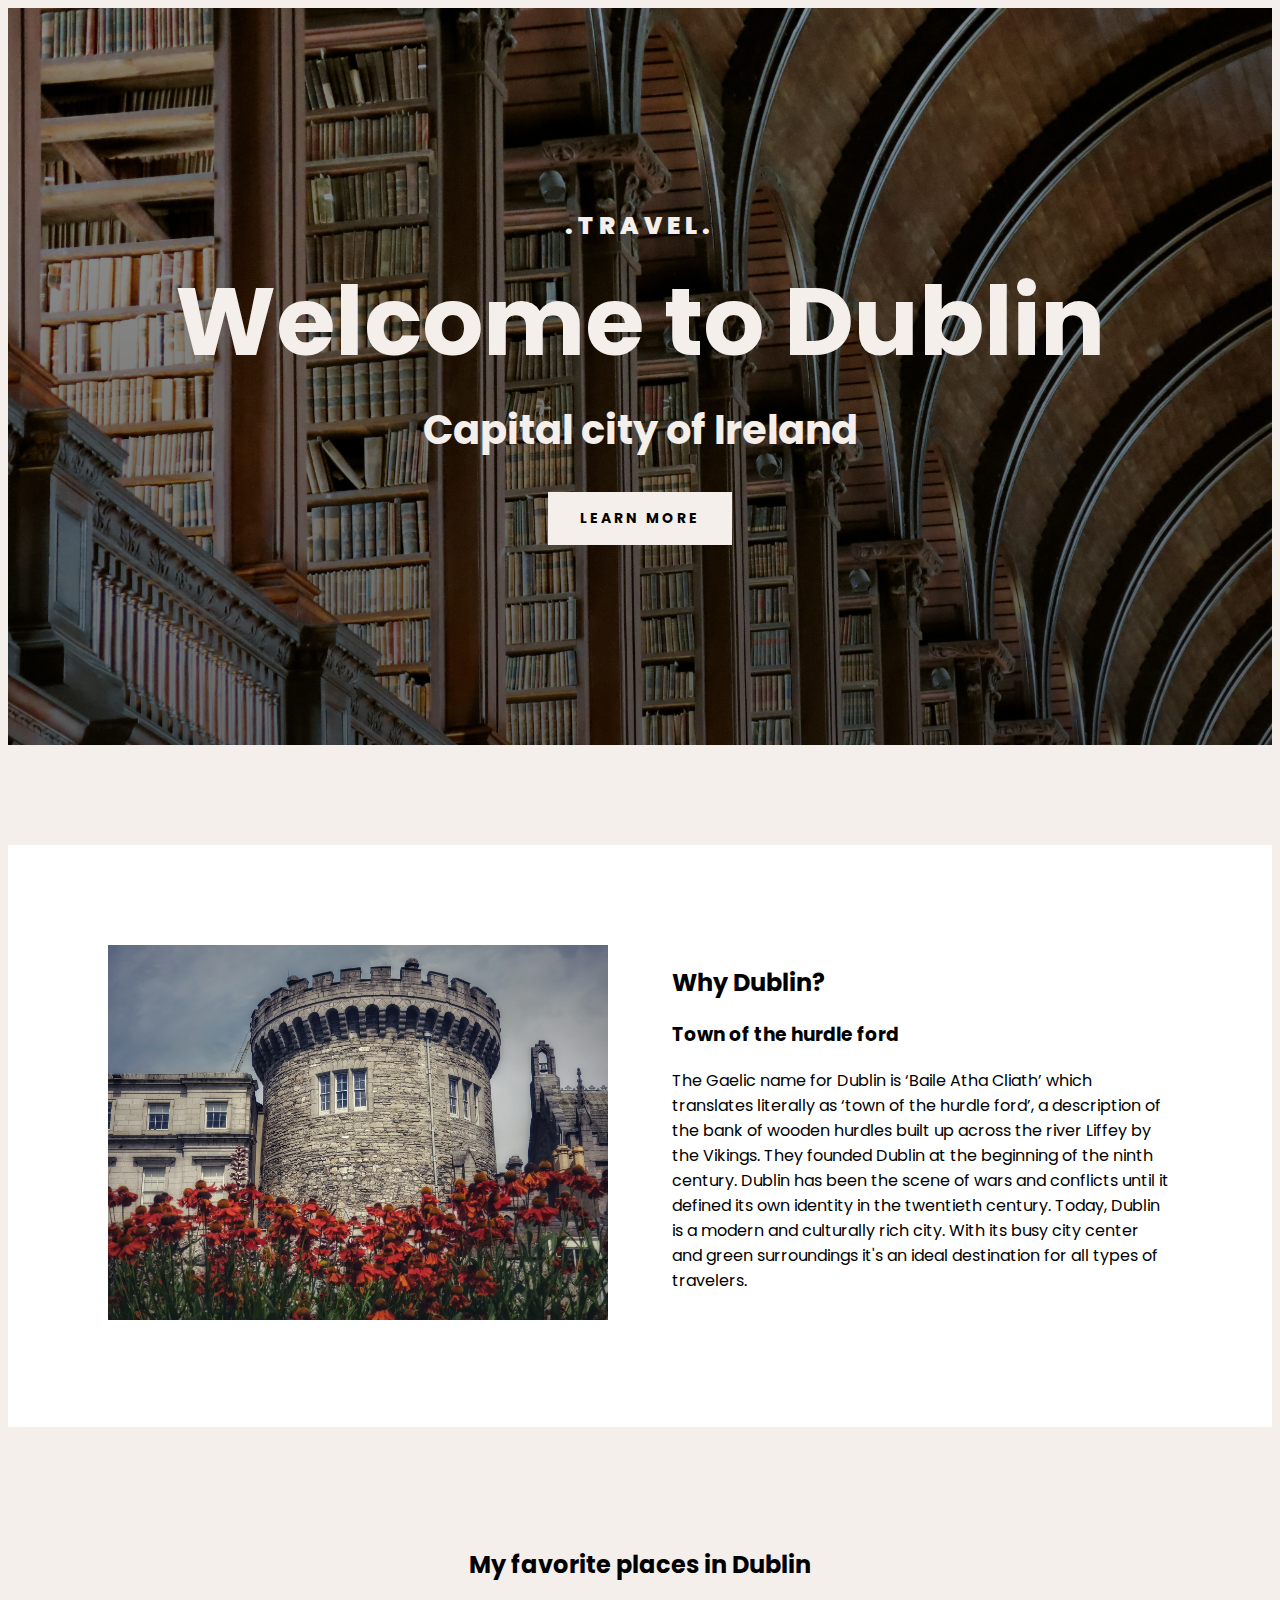
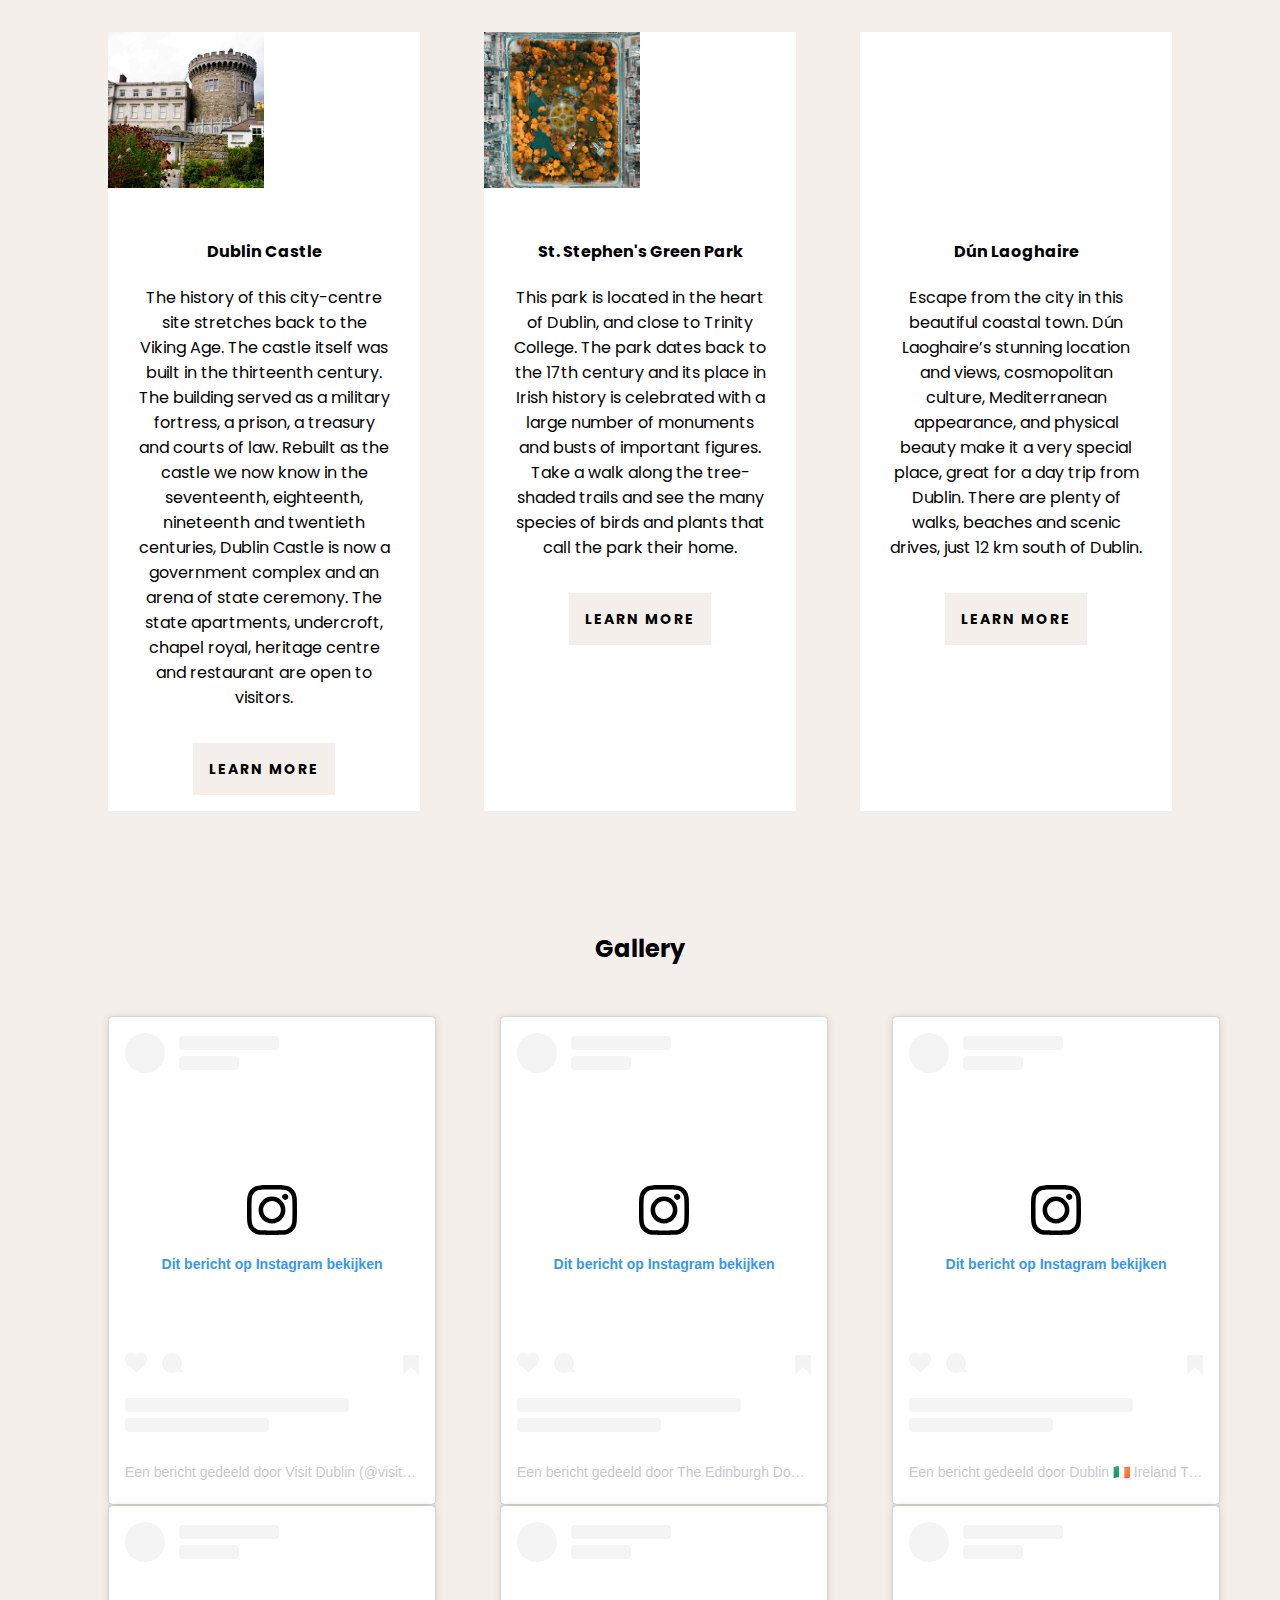
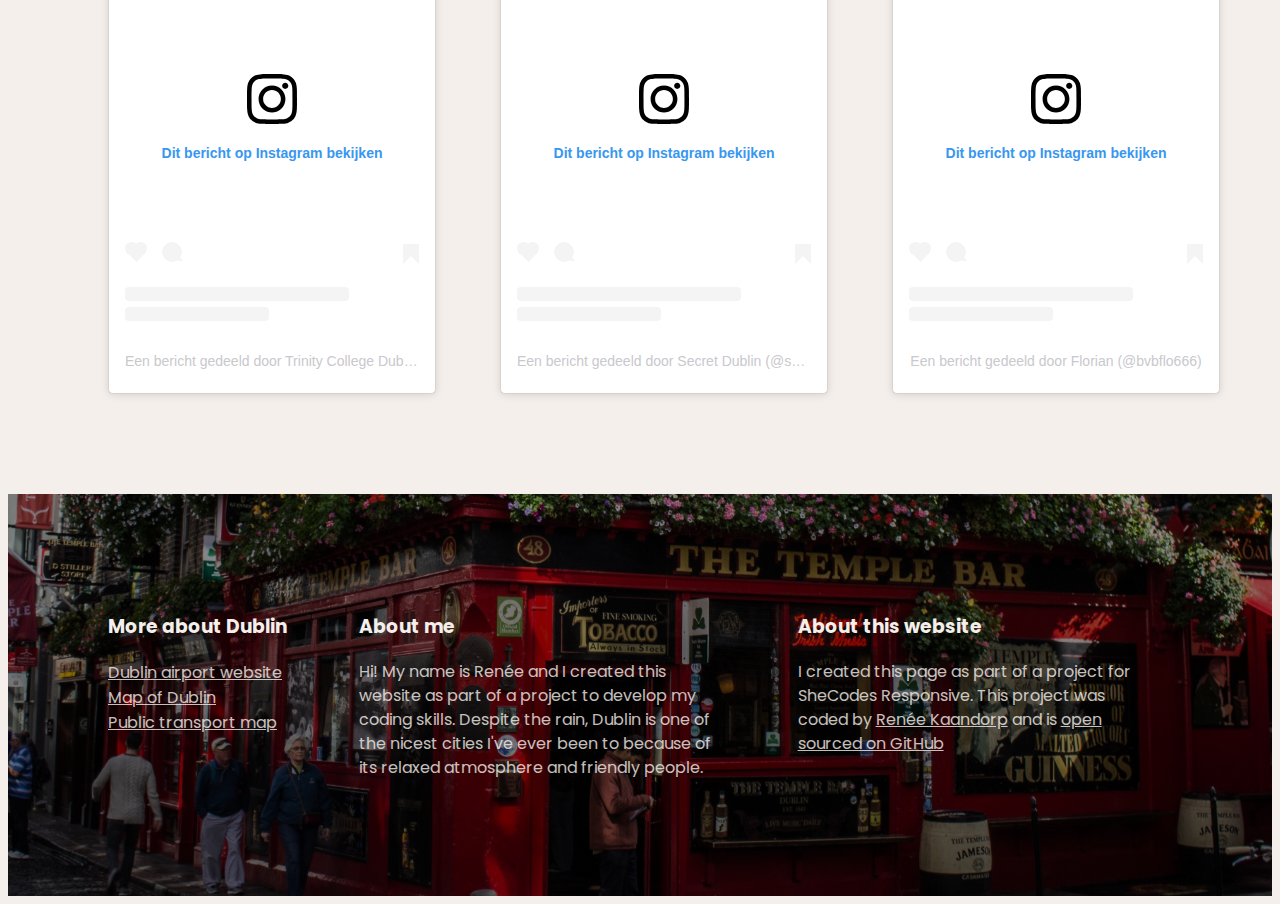
==== commit 14906229: "Fixed broken embed" ====
--- a/index.html
+++ b/index.html
@@ -1308,7 +1308,7 @@
           <script async src="//www.instagram.com/embed.js"></script>
           <blockquote
             class="instagram-media"
-            data-instgrm-permalink="https://www.instagram.com/p/CtqlK0OoSIe/?utm_source=ig_embed&amp;utm_campaign=loading"
+            data-instgrm-permalink="https://www.instagram.com/p/CsrGemfMyOa/?utm_source=ig_embed&amp;utm_campaign=loading"
             data-instgrm-version="14"
             style="
               background: #fff;
@@ -1327,7 +1327,7 @@
           >
             <div style="padding: 16px">
               <a
-                href="https://www.instagram.com/p/CtqlK0OoSIe/?utm_source=ig_embed&amp;utm_campaign=loading"
+                href="https://www.instagram.com/p/CsrGemfMyOa/?utm_source=ig_embed&amp;utm_campaign=loading"
                 style="
                   background: #ffffff;
                   line-height: 0;
@@ -1571,7 +1571,7 @@
                 "
               >
                 <a
-                  href="https://www.instagram.com/p/CtqlK0OoSIe/?utm_source=ig_embed&amp;utm_campaign=loading"
+                  href="https://www.instagram.com/p/CsrGemfMyOa/?utm_source=ig_embed&amp;utm_campaign=loading"
                   style="
                     color: #c9c8cd;
                     font-family: Arial, sans-serif;
@@ -1582,11 +1582,13 @@
                     text-decoration: none;
                   "
                   target="_blank"
-                  >Een bericht gedeeld door Liz (@erfarrow84)</a
+                  >Een bericht gedeeld door Secret Dublin (@secret.dublin)</a
                 >
               </p>
             </div>
           </blockquote>
+          <script async src="//www.instagram.com/embed.js"></script>
+          <script async src="//www.instagram.com/embed.js"></script>
           <blockquote
             class="instagram-media"
             data-instgrm-permalink="https://www.instagram.com/p/CtyLnsyIPs9/?utm_source=ig_embed&amp;utm_campaign=loading"
--- a/src/styles.css
+++ b/src/styles.css
@@ -168,7 +168,7 @@
   color: rgb(244, 239, 234);
 }
 
-@media (max-width: 900px) {
+@media (max-width: 1200px) {
   header {
     padding: 60px 0;
   }
